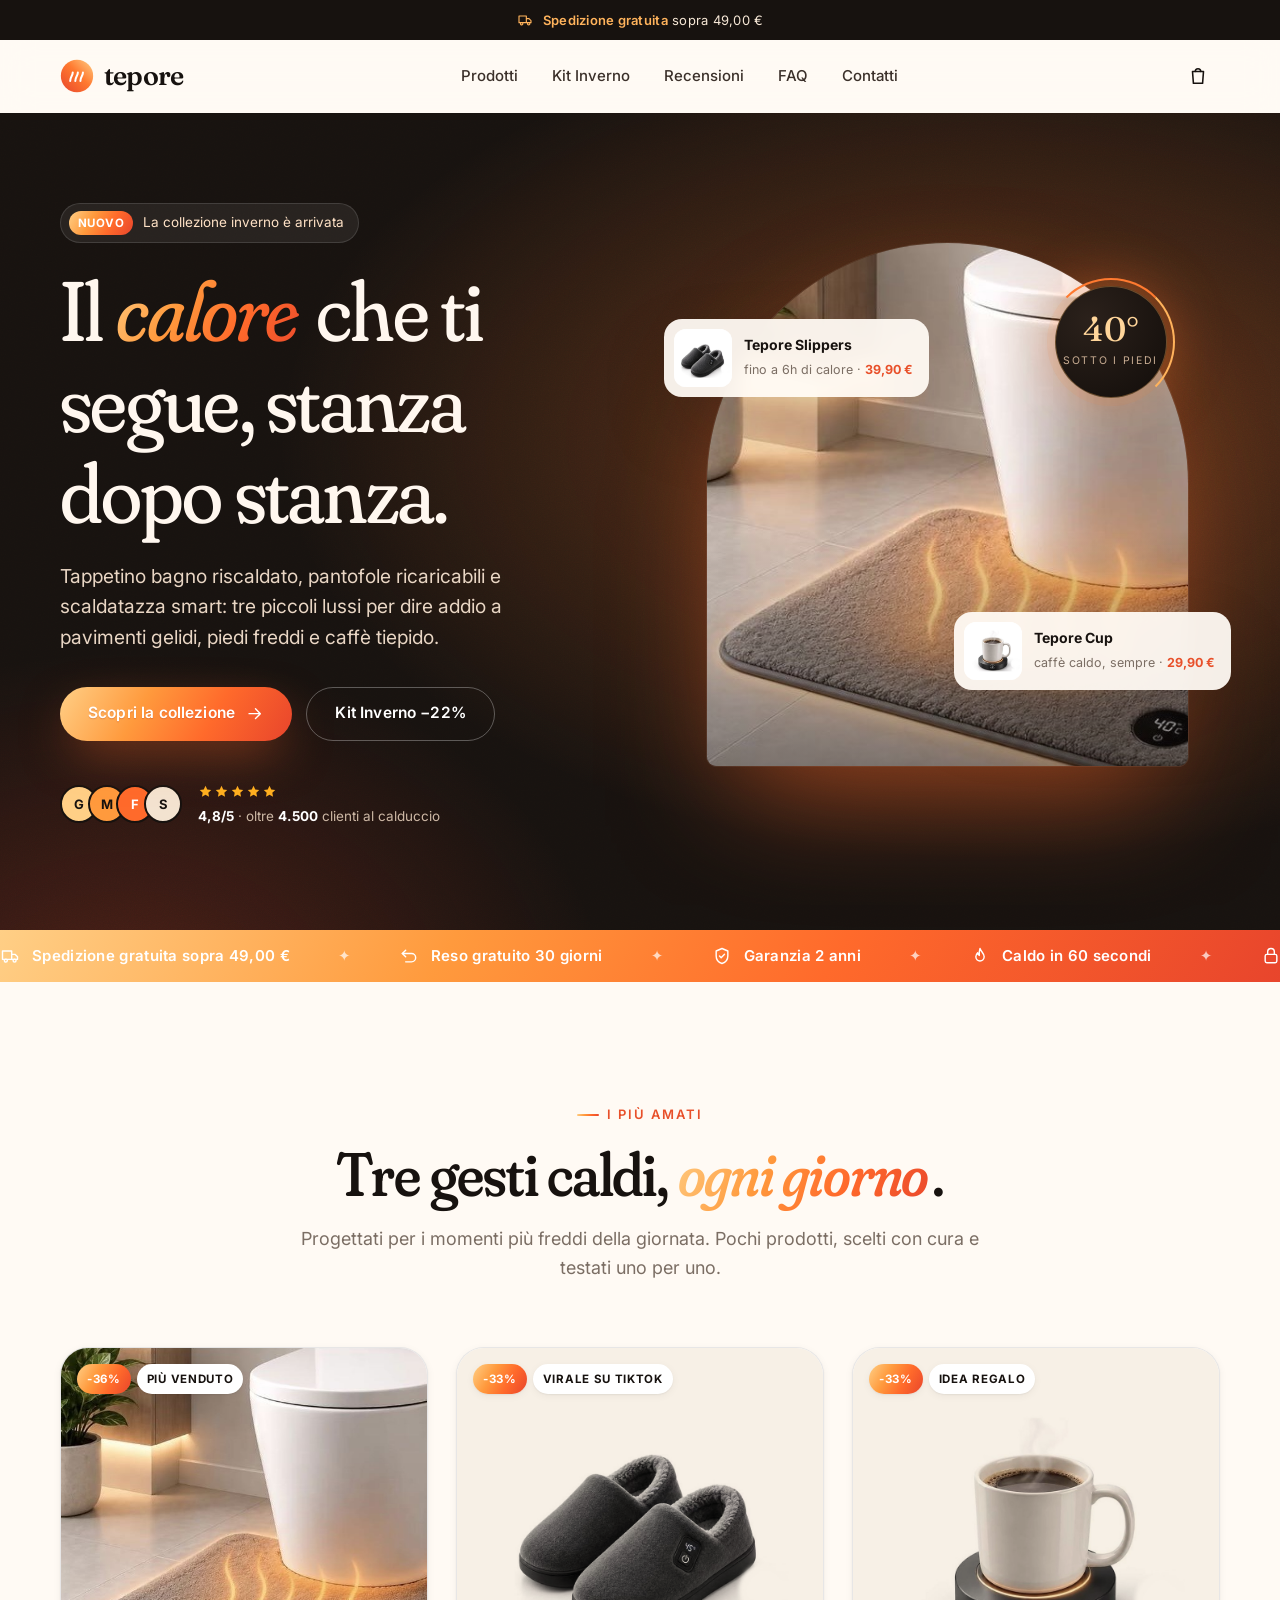
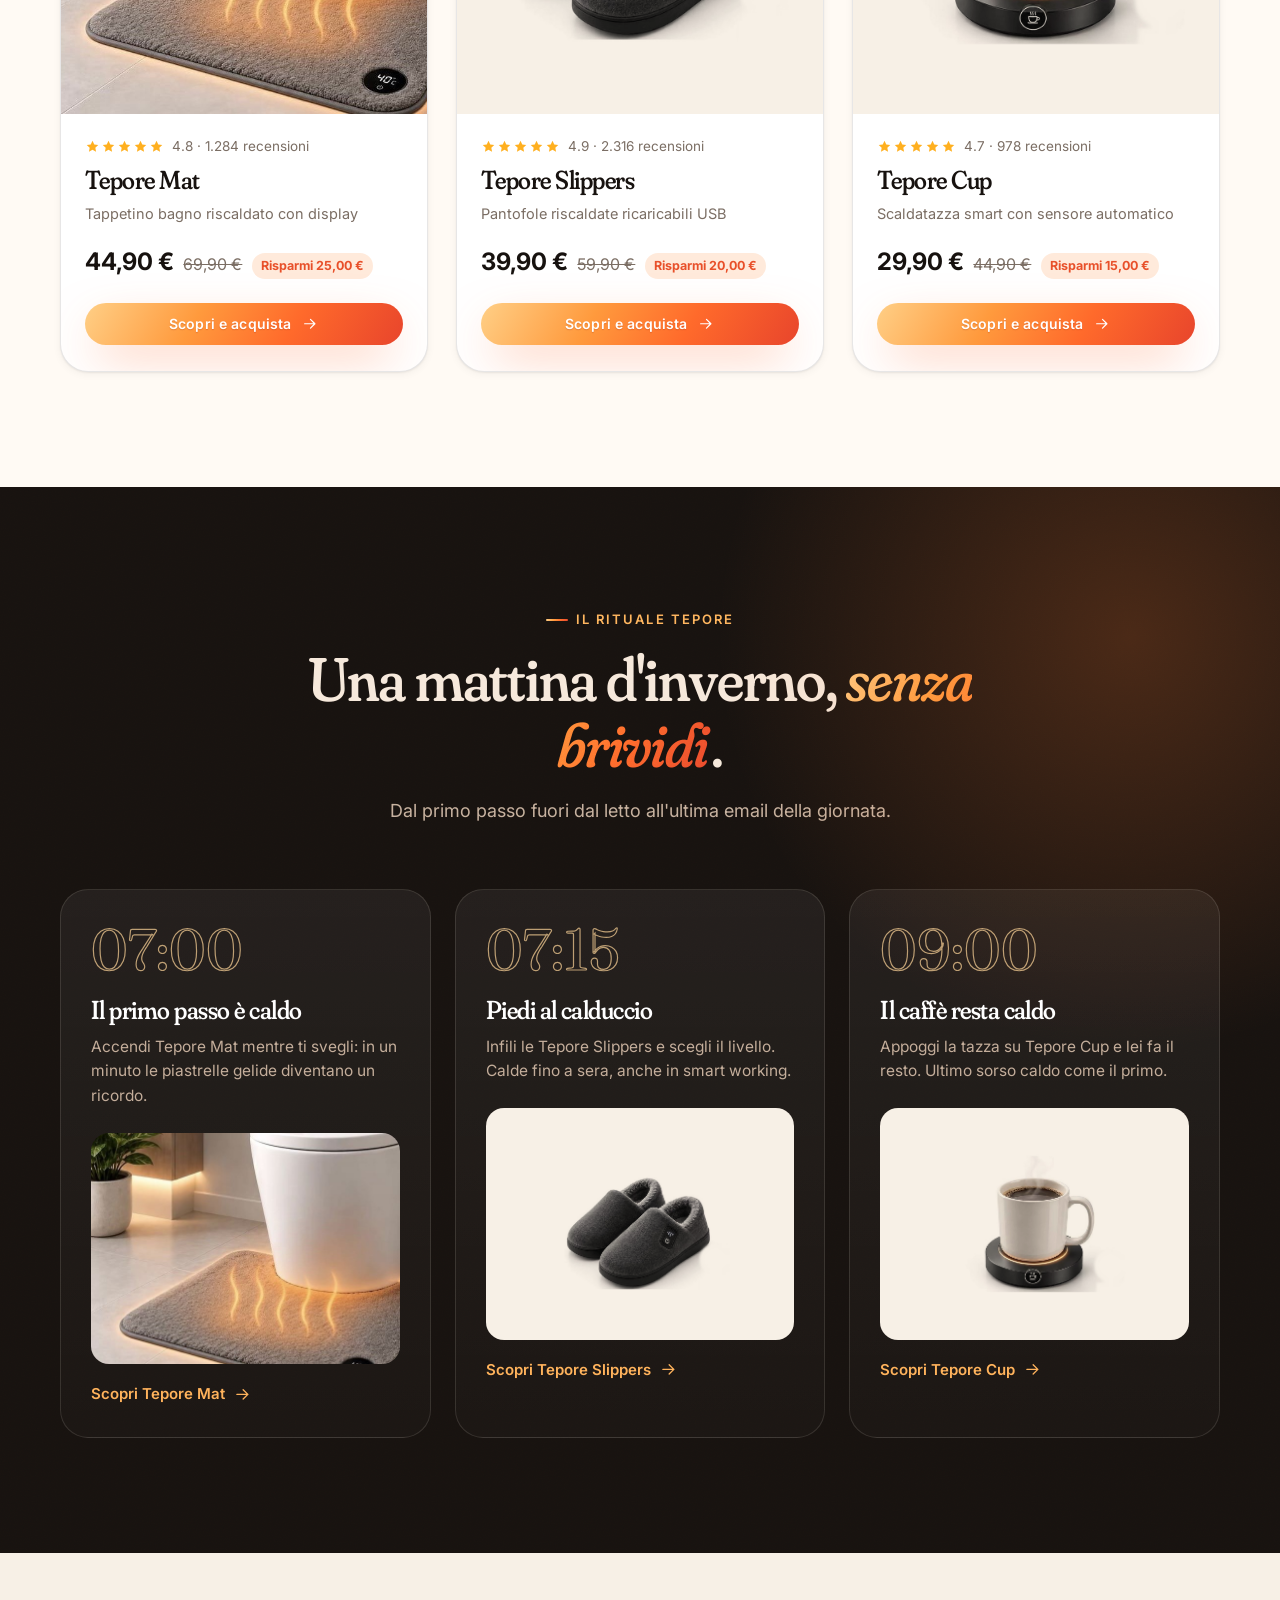
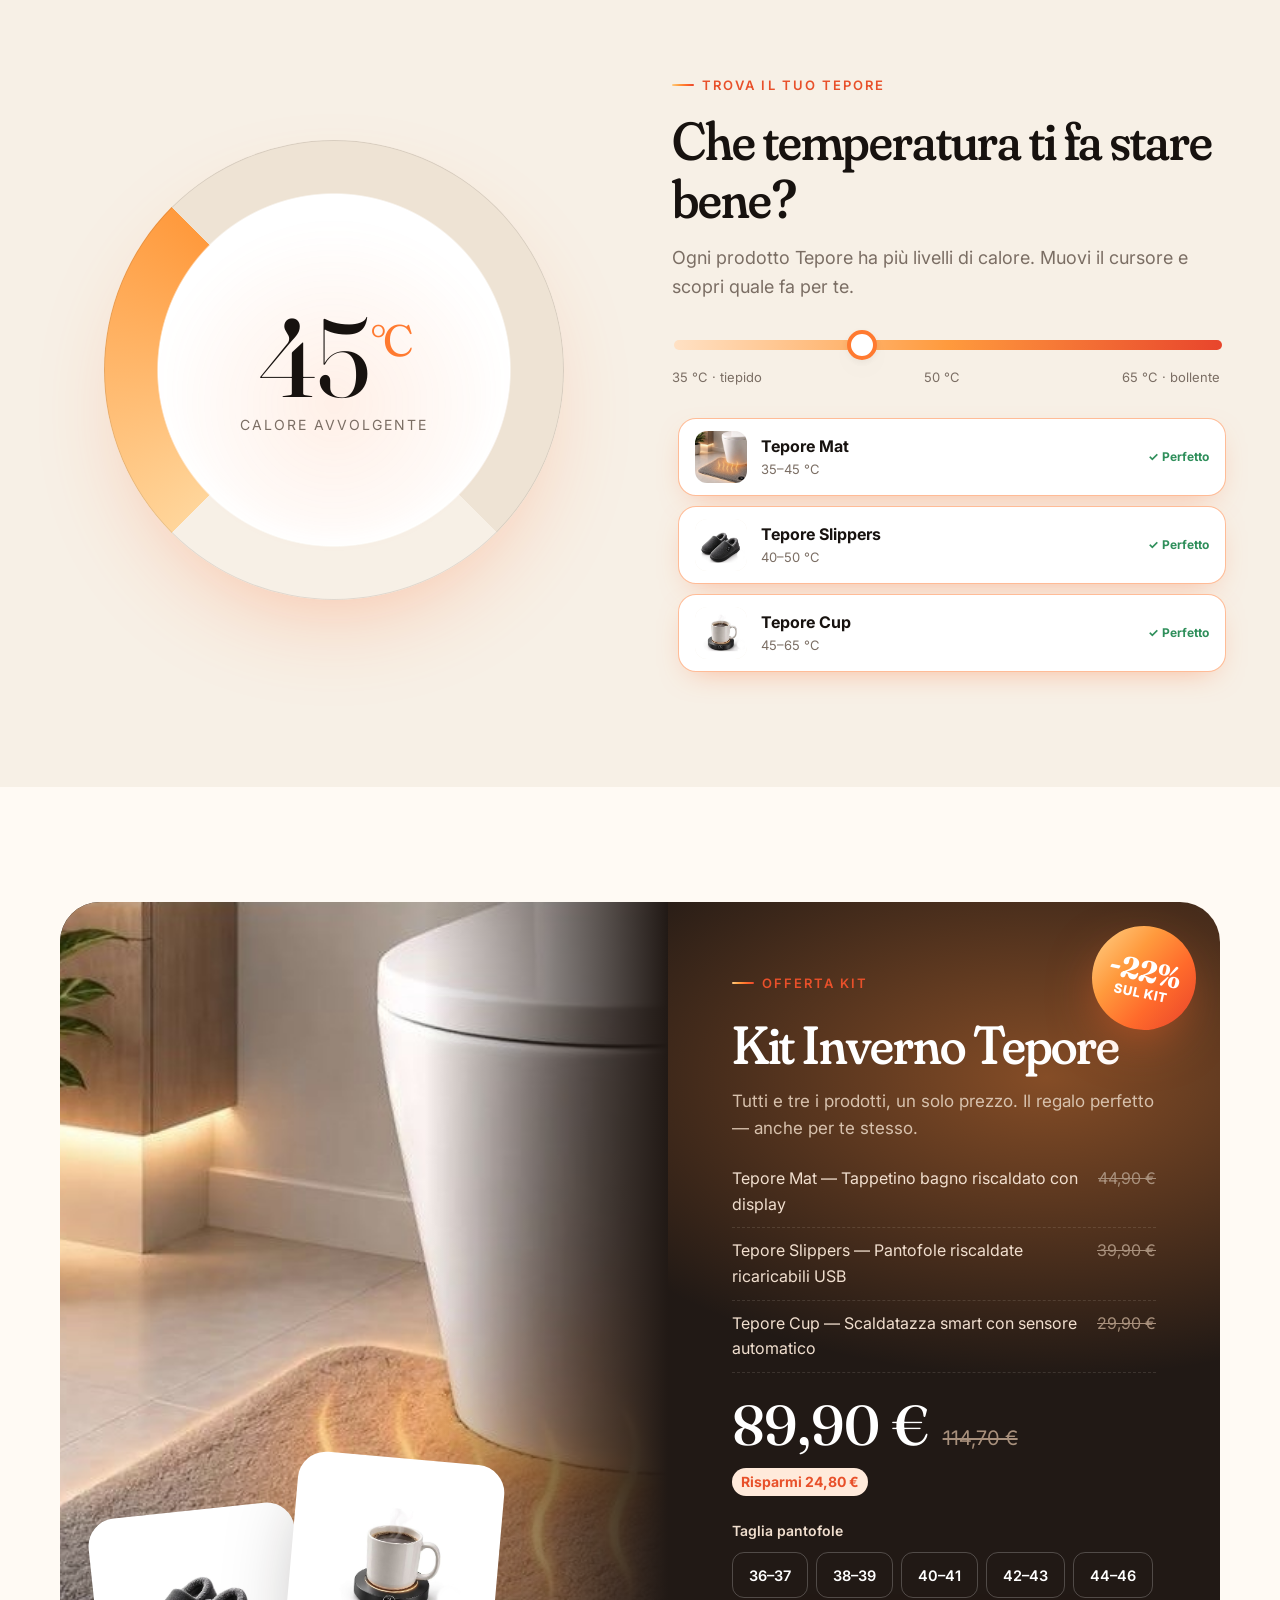
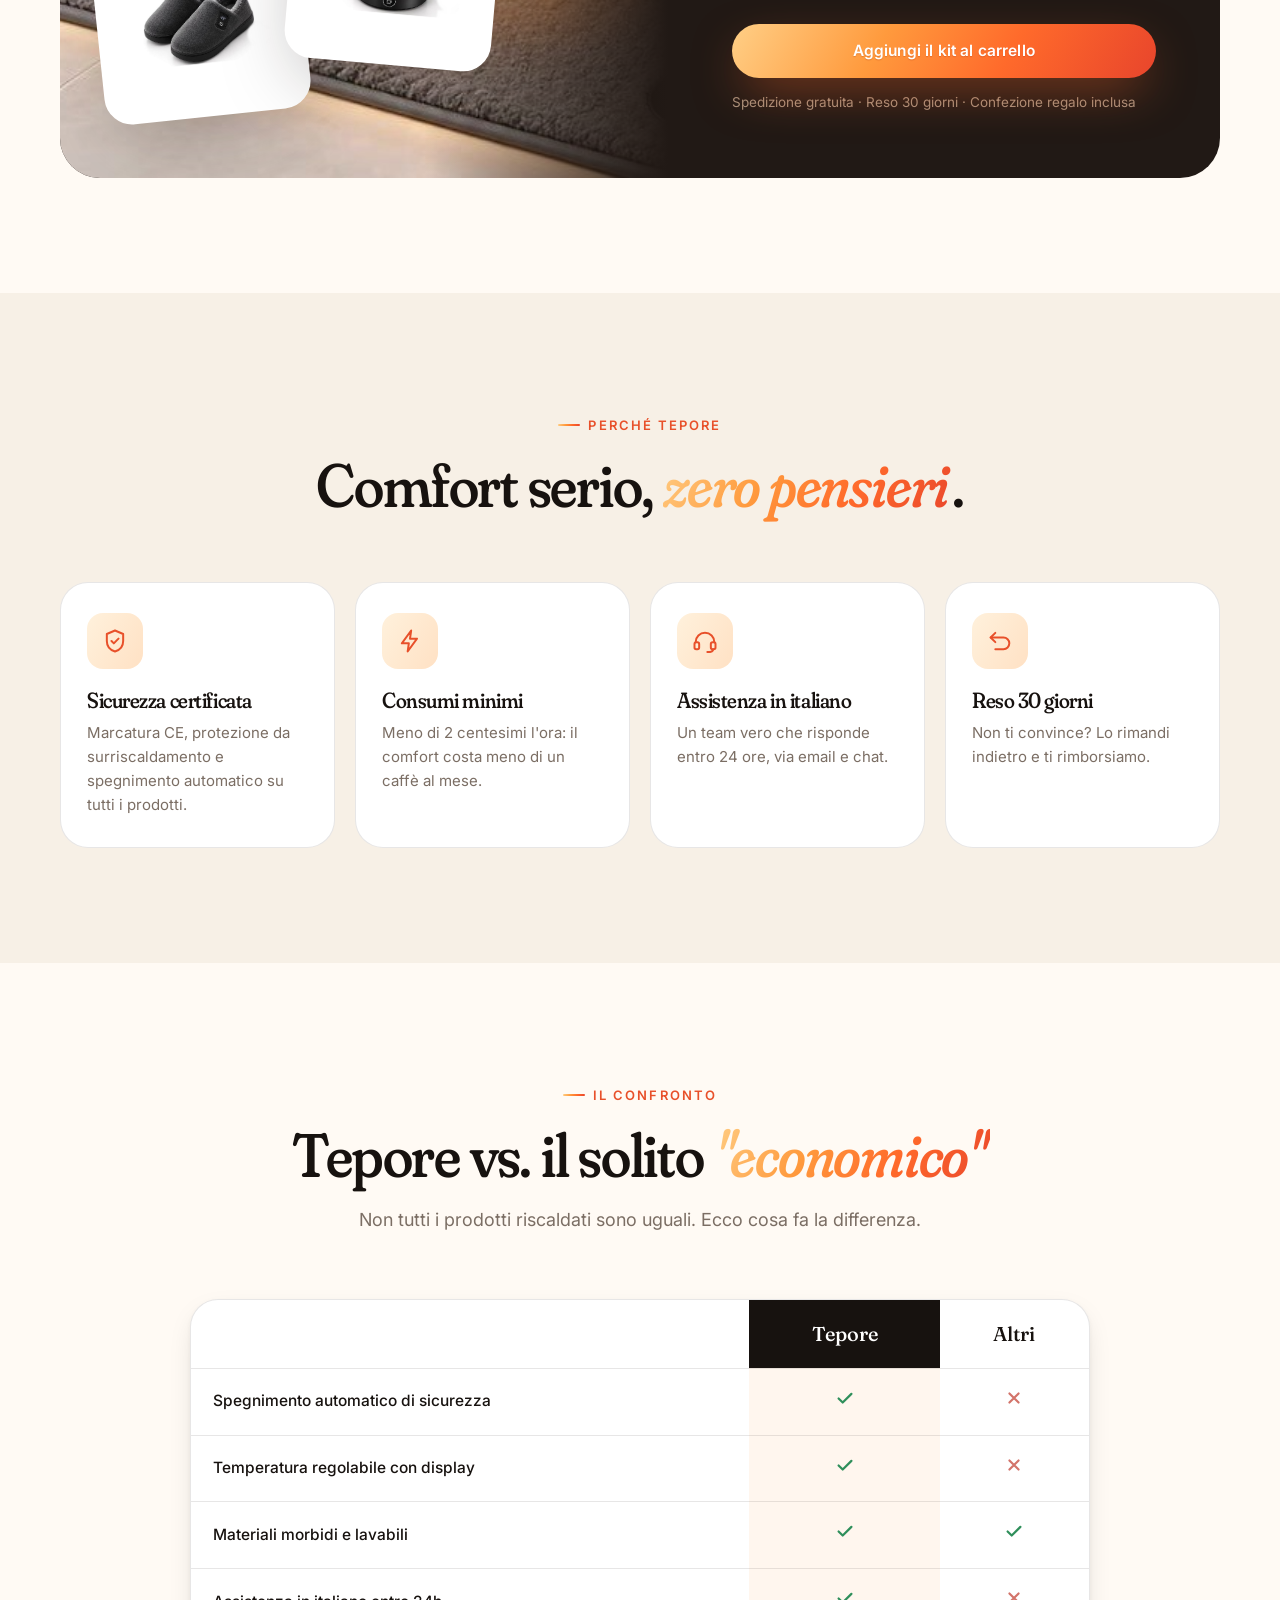
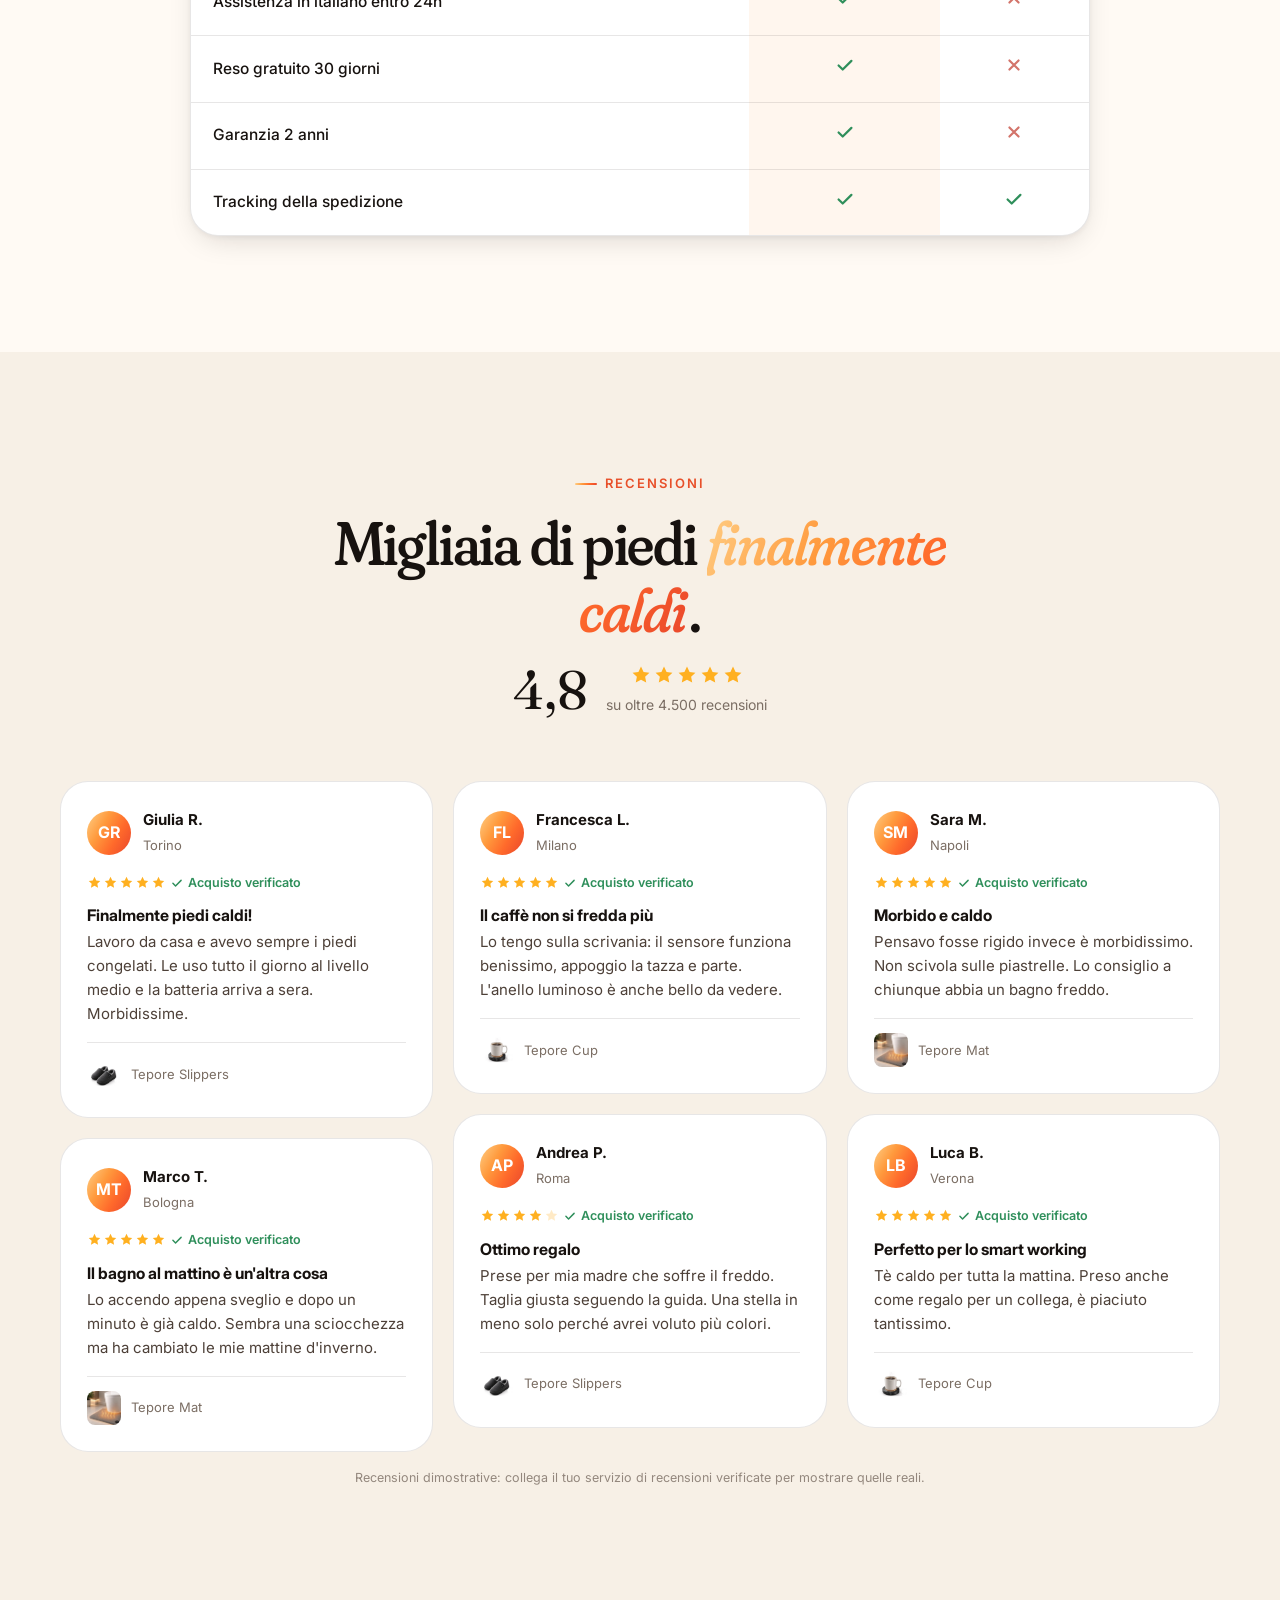
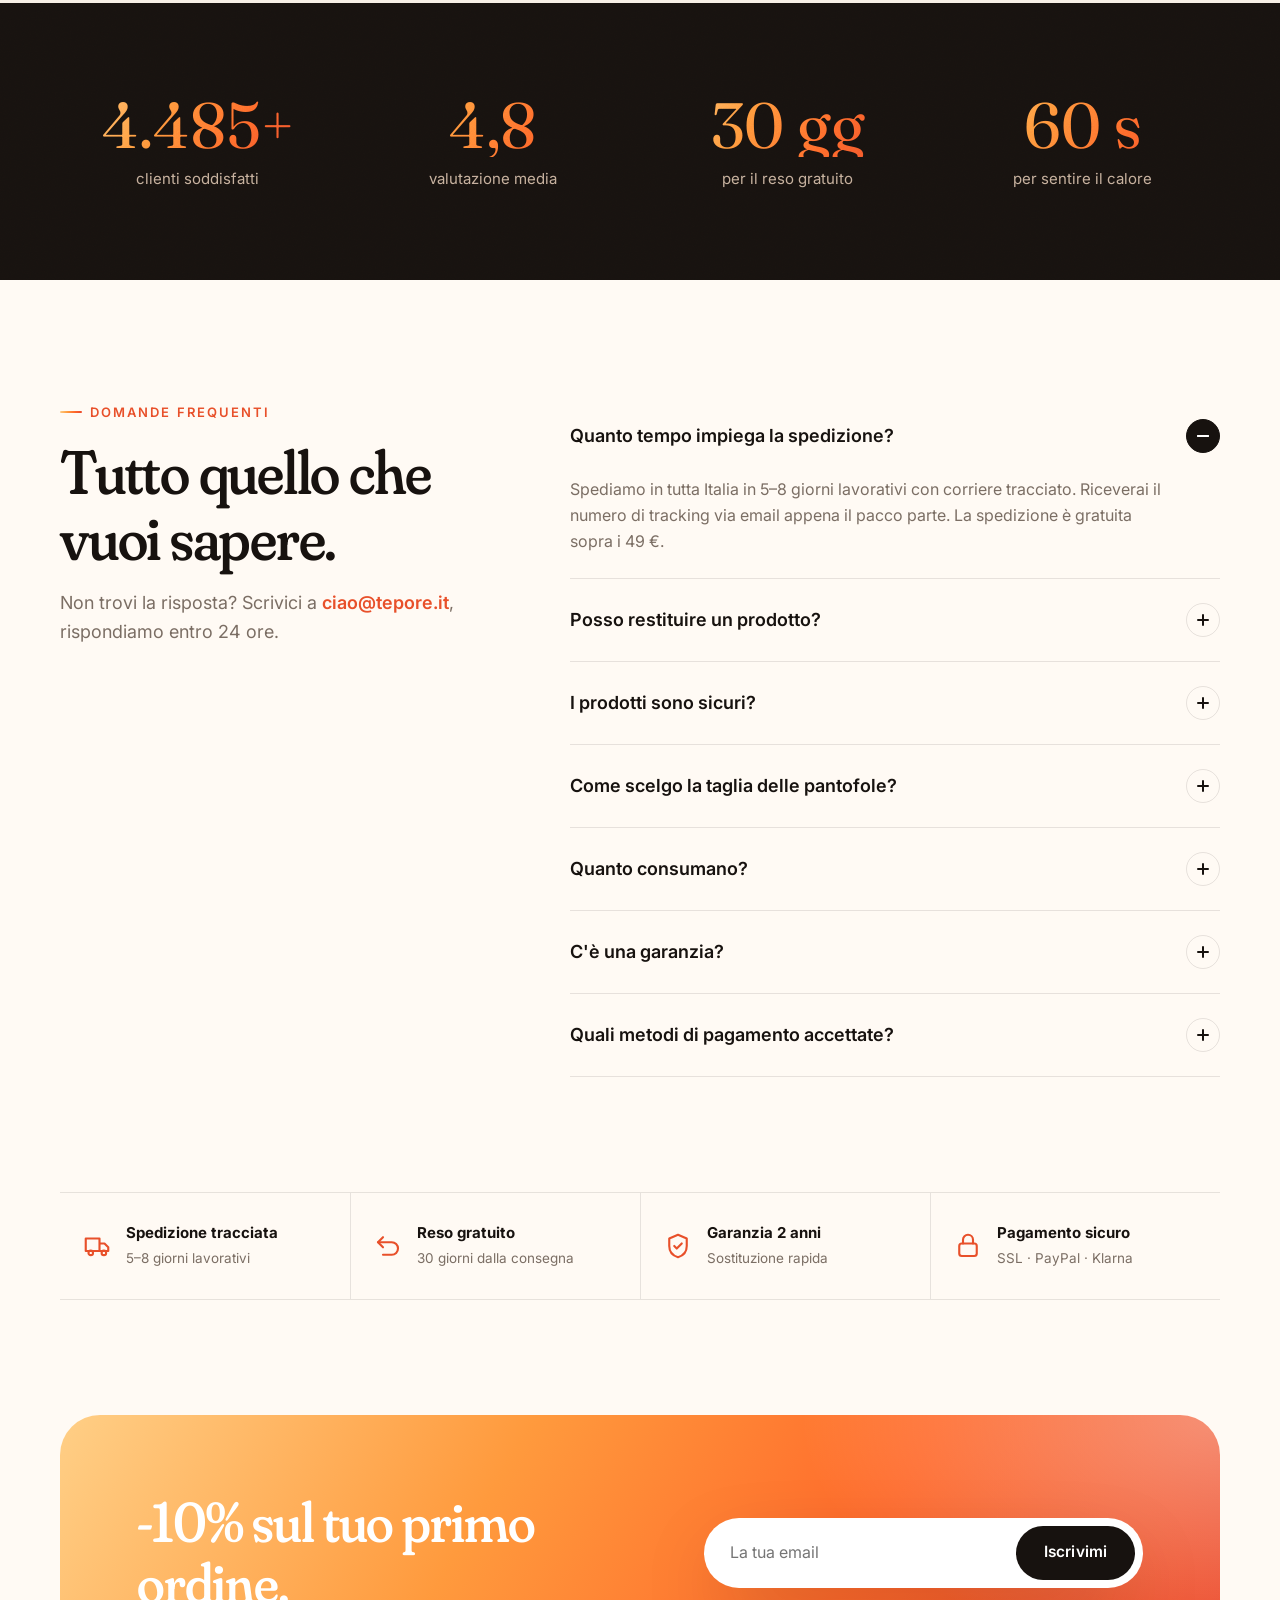
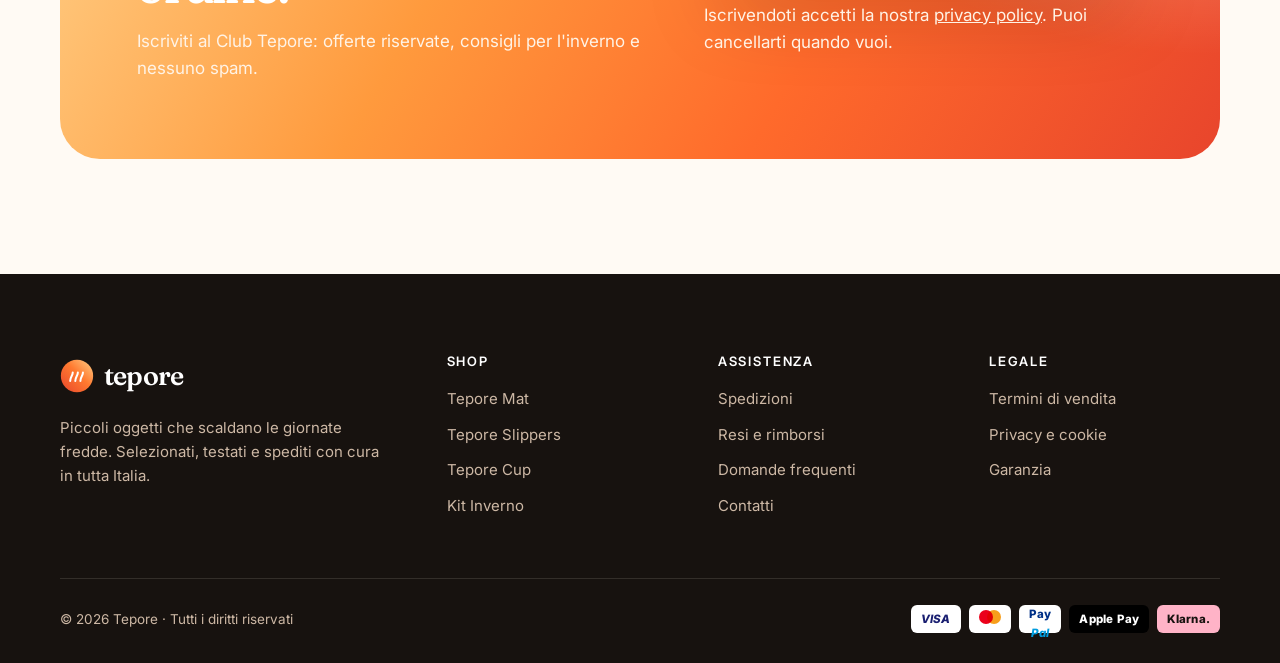
==== index.html @ 497262bf "Crea il negozio Tepore: home, pagina prodotto, checkout e pagine info Sito statico per tre prodotti " ====
<!doctype html>
<html lang="it">
<head>
  <meta charset="utf-8">
  <meta name="viewport" content="width=device-width, initial-scale=1">
  <title>Tepore — Il calore che ti segue, stanza dopo stanza</title>
  <meta name="description" content="Tappetino bagno riscaldato, pantofole riscaldate USB e scaldatazza smart. Spedizione gratuita sopra 49 €, reso 30 giorni, garanzia 2 anni.">
  <meta name="theme-color" content="#17120f">
  <meta property="og:title" content="Tepore — Il calore che ti segue">
  <meta property="og:description" content="Tappetino riscaldato, pantofole riscaldate e scaldatazza smart. Comfort caldo per l'inverno.">
  <meta property="og:image" content="assets/img/mat.jpg">
  <link rel="icon" href="assets/img/favicon.svg" type="image/svg+xml">
  <link rel="preconnect" href="https://fonts.googleapis.com">
  <link rel="preconnect" href="https://fonts.gstatic.com" crossorigin>
  <link href="https://fonts.googleapis.com/css2?family=Fraunces:ital,opsz,wght,SOFT@0,9..144,300..700,0..100;1,9..144,300..700,0..100&family=Inter:wght@400;500;600;700;800&display=swap" rel="stylesheet">
  <link rel="stylesheet" href="assets/css/style.css">
</head>
<body>
  <div data-chrome-top></div>

  <main>
    <!-- HERO -->
    <section class="hero grain">
      <div class="container">
        <div class="hero-copy">
          <span class="hero-eyebrow reveal"><span class="pill">Nuovo</span> La collezione inverno è arrivata</span>
          <h1 class="reveal reveal-d1">Il <span class="grad-text">calore</span> che ti segue, stanza dopo stanza.</h1>
          <p class="hero-lead reveal reveal-d2">Tappetino bagno riscaldato, pantofole ricaricabili e scaldatazza smart: tre piccoli lussi per dire addio a pavimenti gelidi, piedi freddi e caffè tiepido.</p>
          <div class="hero-cta reveal reveal-d3">
            <a href="#prodotti" class="btn btn-primary">Scopri la collezione <svg class="icon" viewBox="0 0 24 24"><path d="M5 12h14M13 6l6 6-6 6"/></svg></a>
            <a href="#kit" class="btn btn-ghost">Kit Inverno −22%</a>
          </div>
          <div class="hero-proof reveal reveal-d3">
            <div class="avatars">
              <span style="background:#ffcf86">G</span><span style="background:#ff9a3d">M</span><span style="background:#ff6a2b;color:#fff">F</span><span style="background:#f3e3d0">S</span>
            </div>
            <div>
              <span class="stars" id="heroStars"></span>
              <small><strong>4,8/5</strong> · oltre <strong>4.500</strong> clienti al calduccio</small>
            </div>
          </div>
        </div>

        <div class="hero-visual reveal reveal-d2">
          <div class="hero-frame"><img src="assets/img/mat.jpg" alt="Tappetino bagno riscaldato Tepore Mat con luce calda" fetchpriority="high"></div>
          <svg class="heatwaves" viewBox="0 0 200 120" aria-hidden="true">
            <defs><linearGradient id="hw" x1="0" y1="1" x2="0" y2="0"><stop offset="0" stop-color="#ff7a30"/><stop offset="1" stop-color="#ffd59a" stop-opacity="0"/></linearGradient></defs>
            <path d="M30 110c-12-18 12-30 0-50s12-32 0-52"/>
            <path d="M75 110c-12-18 12-30 0-50s12-32 0-52"/>
            <path d="M120 110c-12-18 12-30 0-50s12-32 0-52"/>
            <path d="M165 110c-12-18 12-30 0-50s12-32 0-52"/>
          </svg>
          <div class="temp-chip"><div><b>40°</b><small>sotto i piedi</small></div></div>
          <a href="product.html?p=pantofole-riscaldate" class="float-card fc-1">
            <img src="assets/img/slippers.jpg" alt="">
            <div><b>Tepore Slippers</b><small>fino a 6h di calore · <span class="price">39,90 €</span></small></div>
          </a>
          <a href="product.html?p=scaldatazza-smart" class="float-card fc-2">
            <img src="assets/img/mug-warmer.jpg" alt="">
            <div><b>Tepore Cup</b><small>caffè caldo, sempre · <span class="price">29,90 €</span></small></div>
          </a>
        </div>
      </div>
    </section>

    <!-- MARQUEE -->
    <div class="marquee" aria-hidden="true"><div class="marquee-track" id="marquee"></div></div>

    <!-- PRODOTTI -->
    <section class="section" id="prodotti">
      <div class="container">
        <div class="section-head reveal">
          <span class="eyebrow">I più amati</span>
          <h2>Tre gesti caldi, <span class="grad-text">ogni giorno</span>.</h2>
          <p>Progettati per i momenti più freddi della giornata. Pochi prodotti, scelti con cura e testati uno per uno.</p>
        </div>
        <div class="product-grid" id="productGrid"></div>
      </div>
    </section>

    <!-- RITUALE -->
    <section class="section section-dark ritual grain" id="rituale">
      <div class="container">
        <div class="section-head reveal">
          <span class="eyebrow">Il rituale Tepore</span>
          <h2>Una mattina d'inverno, <span class="grad-text">senza brividi</span>.</h2>
          <p>Dal primo passo fuori dal letto all'ultima email della giornata.</p>
        </div>
        <div class="ritual-grid" id="ritualGrid"></div>
      </div>
    </section>

    <!-- TERMOSTATO INTERATTIVO -->
    <section class="section section-cream">
      <div class="container thermo">
        <div class="thermo-dial reveal" id="dial">
          <div class="thermo-readout"><b><span id="tempVal">45</span><sup>°C</sup></b><span id="tempLabel">Calore avvolgente</span></div>
        </div>
        <div class="thermo-controls reveal reveal-d1">
          <span class="eyebrow">Trova il tuo tepore</span>
          <h2>Che temperatura ti fa stare bene?</h2>
          <p>Ogni prodotto Tepore ha più livelli di calore. Muovi il cursore e scopri quale fa per te.</p>
          <input type="range" class="range" id="tempRange" min="35" max="65" value="45" step="1" aria-label="Temperatura">
          <div class="range-labels"><span>35 °C · tiepido</span><span>50 °C</span><span>65 °C · bollente</span></div>
          <ul class="thermo-match" id="thermoMatch"></ul>
        </div>
      </div>
    </section>

    <!-- BUNDLE -->
    <section class="section" id="kit">
      <div class="container">
        <div class="bundle reveal">
          <div class="bundle-visual">
            <img class="b-main" src="assets/img/mat.jpg" alt="Kit Inverno Tepore">
            <img class="b-thumb b-t1" src="assets/img/slippers.jpg" alt="">
            <img class="b-thumb b-t2" src="assets/img/mug-warmer.jpg" alt="">
          </div>
          <div class="bundle-body">
            <div class="bundle-stamp"><div><b id="bundlePct">-22%</b>sul kit</div></div>
            <span class="eyebrow">Offerta Kit</span>
            <h2>Kit Inverno Tepore</h2>
            <p>Tutti e tre i prodotti, un solo prezzo. Il regalo perfetto — anche per te stesso.</p>
            <ul class="bundle-list" id="bundleList"></ul>
            <div class="bundle-price"><b id="bundlePrice"></b><s id="bundleCompare"></s><span class="price-save" id="bundleSave"></span></div>
            <div class="opt-label" style="color:#f1dfcf">Taglia pantofole</div>
            <div class="variants bundle-sizes" id="bundleSizes"></div>
            <button class="btn btn-primary btn-block" id="bundleAdd">Aggiungi il kit al carrello</button>
            <p style="margin-top:14px;font-size:13.5px;color:#a8907c">Spedizione gratuita · Reso 30 giorni · Confezione regalo inclusa</p>
          </div>
        </div>
      </div>
    </section>

    <!-- BENEFICI -->
    <section class="section section-cream">
      <div class="container">
        <div class="section-head reveal">
          <span class="eyebrow">Perché Tepore</span>
          <h2>Comfort serio, <span class="grad-text">zero pensieri</span>.</h2>
        </div>
        <div class="benefits" id="benefits"></div>
      </div>
    </section>

    <!-- CONFRONTO -->
    <section class="section">
      <div class="container">
        <div class="section-head reveal">
          <span class="eyebrow">Il confronto</span>
          <h2>Tepore vs. il solito <span class="grad-text">"economico"</span></h2>
          <p>Non tutti i prodotti riscaldati sono uguali. Ecco cosa fa la differenza.</p>
        </div>
        <div class="compare reveal">
          <table>
            <thead><tr><th></th><th class="us">Tepore</th><th>Altri</th></tr></thead>
            <tbody id="compareBody"></tbody>
          </table>
        </div>
      </div>
    </section>

    <!-- RECENSIONI -->
    <section class="section section-cream" id="recensioni">
      <div class="container">
        <div class="section-head reveal">
          <span class="eyebrow">Recensioni</span>
          <h2>Migliaia di piedi <span class="grad-text">finalmente caldi</span>.</h2>
          <div class="reviews-summary"><span class="big">4,8</span><div><span id="sumStars"></span><div style="color:var(--muted);font-size:14px">su oltre 4.500 recensioni</div></div></div>
        </div>
        <div class="reviews-grid" id="reviewsGrid"></div>
        <p class="sample-note" id="sampleNote" hidden>Recensioni dimostrative: collega il tuo servizio di recensioni verificate per mostrare quelle reali.</p>
      </div>
    </section>

    <!-- NUMERI -->
    <section class="section section-dark grain" style="padding:clamp(60px,7vw,100px) 0">
      <div class="container stats">
        <div class="stat reveal"><b data-count="4500" data-suffix="+">4.500+</b><span>clienti soddisfatti</span></div>
        <div class="stat reveal reveal-d1"><b data-count="4.8">4,8</b><span>valutazione media</span></div>
        <div class="stat reveal reveal-d2"><b data-count="30" data-suffix=" gg">30 gg</b><span>per il reso gratuito</span></div>
        <div class="stat reveal reveal-d3"><b data-count="60" data-suffix=" s">60 s</b><span>per sentire il calore</span></div>
      </div>
    </section>

    <!-- FAQ -->
    <section class="section" id="faq">
      <div class="container faq-wrap">
        <div class="section-head left reveal">
          <span class="eyebrow">Domande frequenti</span>
          <h2>Tutto quello che vuoi sapere.</h2>
          <p>Non trovi la risposta? Scrivici a <a href="mailto:ciao@tepore.it" style="color:var(--ember-deep);font-weight:600">ciao@tepore.it</a>, rispondiamo entro 24 ore.</p>
        </div>
        <div class="reveal reveal-d1" id="faqList"></div>
      </div>
    </section>

    <!-- GARANZIE -->
    <div class="container">
      <div class="trust-strip" id="trustStrip"></div>
    </div>

    <!-- NEWSLETTER -->
    <section class="section" style="padding-bottom:0">
      <div class="container">
        <div class="newsletter reveal" id="newsletter">
          <div>
            <h2>-10% sul tuo primo ordine.</h2>
            <p>Iscriviti al Club Tepore: offerte riservate, consigli per l'inverno e nessuno spam.</p>
          </div>
          <div>
            <form class="nl-form" id="nlForm">
              <input type="email" name="email" placeholder="La tua email" required aria-label="Email">
              <button class="btn btn-dark" type="submit">Iscrivimi</button>
            </form>
            <p class="nl-legal">Iscrivendoti accetti la nostra <a href="info.html#privacy" style="text-decoration:underline">privacy policy</a>. Puoi cancellarti quando vuoi.</p>
            <div class="nl-success">Benvenuto nel Club! Il tuo codice: <code>BENVENUTO</code> — usalo nel carrello.</div>
          </div>
        </div>
      </div>
    </section>
  </main>

  <div data-chrome-bottom></div>

  <script src="assets/js/data.js"></script>
  <script src="assets/js/app.js"></script>
  <script src="assets/js/home.js"></script>
</body>
</html>
---- assets/css/style.css ----
/* ==========================================================================
   TEPORE — design system
   ========================================================================== */

:root {
  --ink: #17120f;
  --ink-2: #211915;
  --ink-3: #2d231d;
  --paper: #fffaf4;
  --cream: #f7f0e6;
  --sand: #eee3d4;
  --muted: #7b6e64;
  --muted-light: #b7a99c;
  --line: rgba(23, 18, 15, 0.1);
  --line-light: rgba(255, 240, 225, 0.12);
  --ember: #ff7a30;
  --ember-deep: #e8502a;
  --amber: #ffb35c;
  --gold: #ffd59a;
  --green: #2f8f5b;
  --star: #ffb020;
  --heat: linear-gradient(120deg, #ffcf86 0%, #ff9a3d 35%, #ff6a2b 65%, #e8452c 100%);
  --heat-soft: linear-gradient(120deg, #fff1dc, #ffe1c4);

  --font-display: "Fraunces", "Georgia", serif;
  --font-body: "Inter", system-ui, -apple-system, "Segoe UI", sans-serif;

  --r-sm: 10px;
  --r: 18px;
  --r-lg: 28px;
  --r-xl: 40px;
  --shadow-sm: 0 1px 2px rgba(23, 18, 15, 0.06), 0 2px 8px rgba(23, 18, 15, 0.05);
  --shadow: 0 10px 30px -10px rgba(23, 18, 15, 0.18), 0 2px 6px rgba(23, 18, 15, 0.05);
  --shadow-lg: 0 30px 80px -20px rgba(23, 18, 15, 0.35);
  --shadow-glow: 0 18px 50px -12px rgba(255, 106, 43, 0.55);
  --container: 1240px;
  --gutter: clamp(16px, 4vw, 40px);
  --ease: cubic-bezier(0.22, 1, 0.36, 1);
}

*,
*::before,
*::after { box-sizing: border-box; }

html { scroll-behavior: smooth; -webkit-text-size-adjust: 100%; }

body {
  margin: 0;
  font-family: var(--font-body);
  font-size: 16px;
  line-height: 1.6;
  color: var(--ink);
  background: var(--paper);
  -webkit-font-smoothing: antialiased;
  overflow-x: hidden;
}

img { max-width: 100%; display: block; }
a { color: inherit; text-decoration: none; }
button { font: inherit; color: inherit; cursor: pointer; border: 0; background: none; }
input, select, textarea { font: inherit; color: inherit; }
h1, h2, h3, h4 { margin: 0; font-family: var(--font-display); font-weight: 500; line-height: 1.08; letter-spacing: -0.02em; font-variation-settings: "SOFT" 100, "opsz" 144; }
p { margin: 0; }
ul { margin: 0; padding: 0; list-style: none; }
::selection { background: var(--ember); color: #fff; }

.container { width: 100%; max-width: var(--container); margin: 0 auto; padding: 0 var(--gutter); }
.sr-only { position: absolute; width: 1px; height: 1px; overflow: hidden; clip: rect(0 0 0 0); white-space: nowrap; }

.icon { width: 1.25em; height: 1.25em; flex-shrink: 0; stroke: currentColor; fill: none; stroke-width: 1.7; stroke-linecap: round; stroke-linejoin: round; }

.grad-text {
  background: var(--heat);
  -webkit-background-clip: text;
  background-clip: text;
  color: transparent;
  font-style: italic;
  padding-right: 0.1em;
  margin-right: -0.04em;
}

/* ---------- Buttons ---------- */
.btn {
  --bh: 54px;
  display: inline-flex; align-items: center; justify-content: center; gap: 10px;
  height: var(--bh); padding: 0 28px;
  border-radius: 999px;
  font-weight: 600; font-size: 15.5px; letter-spacing: 0.01em;
  transition: transform 0.35s var(--ease), box-shadow 0.35s var(--ease), background 0.25s, color 0.25s;
  white-space: nowrap;
  position: relative; isolation: isolate; overflow: hidden;
}
.btn:active { transform: scale(0.98); }
.btn-primary { background: var(--heat); color: #fff; box-shadow: var(--shadow-glow); text-shadow: 0 1px 1px rgba(150, 40, 10, 0.25); }
.btn-primary::after {
  content: ""; position: absolute; inset: 0; z-index: -1;
  background: linear-gradient(110deg, transparent 30%, rgba(255, 255, 255, 0.45) 50%, transparent 70%);
  transform: translateX(-120%); transition: transform 0.9s var(--ease);
}
.btn-primary:hover { transform: translateY(-2px); box-shadow: 0 24px 60px -12px rgba(255, 106, 43, 0.7); }
.btn-primary:hover::after { transform: translateX(120%); }
.btn-dark { background: var(--ink); color: #fff; }
.btn-dark:hover { background: var(--ink-3); transform: translateY(-2px); }
.btn-ghost { border: 1.5px solid currentColor; }
.btn-ghost:hover { background: var(--ink); color: #fff; border-color: var(--ink); }
.btn-light { background: #fff; color: var(--ink); }
.btn-light:hover { transform: translateY(-2px); box-shadow: var(--shadow); }
.btn-block { width: 100%; }
.btn-sm { --bh: 42px; padding: 0 18px; font-size: 14px; }

/* ---------- Announcement bar ---------- */
.announce {
  background: var(--ink); color: #f6e7d6;
  font-size: 13px; letter-spacing: 0.02em;
  position: relative; z-index: 60;
}
.announce .container { display: flex; align-items: center; justify-content: center; gap: 18px; min-height: 40px; }
.announce-rotator { position: relative; height: 20px; overflow: hidden; flex: 0 1 auto; text-align: center; }
.announce-rotator span { display: block; height: 20px; line-height: 20px; transition: transform 0.6s var(--ease); white-space: nowrap; }
.announce strong { color: var(--amber); font-weight: 600; }
.countdown { display: inline-flex; gap: 4px; align-items: center; font-variant-numeric: tabular-nums; }
.countdown b { background: rgba(255, 179, 92, 0.14); color: var(--amber); padding: 2px 6px; border-radius: 6px; font-weight: 600; min-width: 28px; text-align: center; }
.countdown i { font-style: normal; opacity: 0.5; }
@media (max-width: 720px) { .announce .countdown-wrap { display: none; } }

/* ---------- Header ---------- */
.header {
  position: sticky; top: 0; z-index: 50;
  background: rgba(255, 250, 244, 0.82);
  backdrop-filter: saturate(1.6) blur(16px);
  -webkit-backdrop-filter: saturate(1.6) blur(16px);
  border-bottom: 1px solid transparent;
  transition: border-color 0.3s, background 0.3s;
}
.header.scrolled { border-color: var(--line); }
.header .container { display: flex; align-items: center; justify-content: space-between; height: 72px; gap: 20px; }
.logo { display: inline-flex; align-items: center; gap: 10px; font-family: var(--font-display); font-size: 27px; font-weight: 600; letter-spacing: -0.03em; }
.logo-mark { width: 34px; height: 34px; }
.nav { display: flex; gap: 34px; font-size: 15px; font-weight: 500; }
.nav a { position: relative; padding: 6px 0; color: #3b302a; transition: color 0.2s; }
.nav a::after { content: ""; position: absolute; left: 0; right: 0; bottom: 0; height: 2px; background: var(--heat); border-radius: 2px; transform: scaleX(0); transform-origin: left; transition: transform 0.35s var(--ease); }
.nav a:hover { color: var(--ink); }
.nav a:hover::after { transform: scaleX(1); }
.header-actions { display: flex; align-items: center; gap: 6px; }
.icon-btn { width: 44px; height: 44px; border-radius: 50%; display: inline-grid; place-items: center; position: relative; transition: background 0.2s; }
.icon-btn:hover { background: rgba(23, 18, 15, 0.06); }
.icon-btn .icon { width: 22px; height: 22px; }
.cart-count {
  position: absolute; top: 4px; right: 2px; min-width: 19px; height: 19px; padding: 0 5px;
  border-radius: 999px; background: var(--ember); color: #fff; font-size: 11px; font-weight: 700;
  display: grid; place-items: center; transform: scale(0); transition: transform 0.35s var(--ease);
}
.cart-count.has { transform: scale(1); }
.cart-count.bump { animation: bump 0.5s var(--ease); }
@keyframes bump { 40% { transform: scale(1.45); } }
.menu-toggle { display: none; }
@media (max-width: 900px) {
  .nav { display: none; }
  .menu-toggle { display: inline-grid; }
}

.mobile-menu {
  position: fixed; inset: 0; z-index: 90; background: var(--ink); color: #fff;
  padding: 24px var(--gutter); display: flex; flex-direction: column; gap: 6px;
  transform: translateY(-100%); transition: transform 0.6s var(--ease);
}
.mobile-menu.open { transform: none; }
.mobile-menu .mm-top { display: flex; justify-content: space-between; align-items: center; margin-bottom: 30px; }
.mobile-menu .icon-btn:hover { background: rgba(255, 255, 255, 0.08); }
.mobile-menu a.mm-link { font-family: var(--font-display); font-size: 40px; padding: 8px 0; border-bottom: 1px solid var(--line-light); }
.mobile-menu .mm-foot { margin-top: auto; color: var(--muted-light); font-size: 14px; }

/* ---------- Hero ---------- */
.hero {
  position: relative; overflow: hidden;
  background: radial-gradient(1200px 700px at 78% 40%, rgba(255, 122, 48, 0.35), transparent 60%),
              radial-gradient(800px 600px at 10% 110%, rgba(232, 69, 44, 0.25), transparent 60%),
              var(--ink);
  color: #fff7ef;
  padding: clamp(48px, 7vw, 96px) 0 clamp(64px, 8vw, 120px);
}
.grain::before {
  content: ""; position: absolute; inset: 0; pointer-events: none; z-index: 0; opacity: 0.18; mix-blend-mode: overlay;
  background-image: url("data:image/svg+xml,%3Csvg xmlns='http://www.w3.org/2000/svg' width='200' height='200'%3E%3Cfilter id='n'%3E%3CfeTurbulence type='fractalNoise' baseFrequency='.85' numOctaves='3' stitchTiles='stitch'/%3E%3C/filter%3E%3Crect width='100%25' height='100%25' filter='url(%23n)'/%3E%3C/svg%3E");
}
.hero .container { position: relative; z-index: 1; display: grid; grid-template-columns: 1.05fr 1fr; gap: clamp(32px, 5vw, 72px); align-items: center; }
.hero-eyebrow {
  display: inline-flex; align-items: center; gap: 10px;
  padding: 7px 14px 7px 8px; border-radius: 999px;
  background: rgba(255, 255, 255, 0.07); border: 1px solid rgba(255, 255, 255, 0.12);
  font-size: 13.5px; color: #ffe2c6;
}
.hero-eyebrow .pill { background: var(--heat); color: #fff; font-weight: 700; padding: 3px 9px; border-radius: 999px; font-size: 11.5px; letter-spacing: 0.04em; text-transform: uppercase; }
.hero h1 { font-size: clamp(44px, 6.6vw, 92px); margin: 22px 0 22px; font-weight: 400; }
.hero-lead { font-size: clamp(17px, 1.5vw, 19.5px); color: #e9d6c4; max-width: 520px; line-height: 1.6; }
.hero-cta { display: flex; flex-wrap: wrap; gap: 14px; margin-top: 34px; }
.hero-cta .btn-ghost { color: #fff; border-color: rgba(255, 255, 255, 0.3); }
.hero-cta .btn-ghost:hover { background: #fff; color: var(--ink); border-color: #fff; }
.hero-proof { display: flex; align-items: center; gap: 16px; margin-top: 40px; flex-wrap: wrap; }
.avatars { display: flex; }
.avatars span {
  width: 38px; height: 38px; border-radius: 50%; border: 2px solid var(--ink); margin-left: -10px;
  display: grid; place-items: center; font-size: 13px; font-weight: 700; color: var(--ink);
}
.avatars span:first-child { margin-left: 0; }
.hero-proof .stars { color: var(--star); }
.hero-proof small { display: block; color: #cdb8a5; font-size: 13.5px; }
.hero-proof strong { color: #fff; }

.hero-visual { position: relative; aspect-ratio: 1 / 1.02; }
.hero-frame {
  position: absolute; inset: 0 6% 4% 4%;
  border-radius: 999px 999px var(--r-xl) var(--r-xl);
  overflow: hidden;
  box-shadow: 0 50px 120px -30px rgba(255, 106, 43, 0.55), 0 0 0 1px rgba(255, 255, 255, 0.08);
}
.hero-frame img { width: 100%; height: 100%; object-fit: cover; object-position: 40% 60%; transform: scale(1.04); animation: slowzoom 18s ease-in-out infinite alternate; }
@keyframes slowzoom { to { transform: scale(1.12) translate(-1%, -1%); } }
.hero-frame::after { content: ""; position: absolute; inset: 0; background: linear-gradient(180deg, transparent 55%, rgba(23, 18, 15, 0.45)); }
.float-card {
  position: absolute; z-index: 2;
  background: rgba(255, 250, 244, 0.95); color: var(--ink);
  border-radius: var(--r); box-shadow: var(--shadow-lg);
  display: flex; align-items: center; gap: 12px; padding: 10px 16px 10px 10px;
  animation: floaty 6s ease-in-out infinite;
  backdrop-filter: blur(8px);
}
.float-card img { width: 58px; height: 58px; border-radius: 12px; object-fit: contain; background: #fff; }
.float-card b { display: block; font-size: 14px; }
.float-card small { color: var(--muted); font-size: 12.5px; }
.float-card .price { color: var(--ember-deep); font-weight: 700; }
.fc-1 { left: -4%; top: 14%; }
.fc-2 { right: -2%; bottom: 18%; animation-delay: -3s; }
.temp-chip {
  position: absolute; z-index: 2; right: 10%; top: 8%;
  width: 112px; height: 112px; border-radius: 50%;
  background: radial-gradient(circle at 30% 30%, #2b211b, #120d0a);
  border: 1px solid rgba(255, 179, 92, 0.35);
  display: grid; place-items: center; text-align: center;
  box-shadow: 0 0 0 8px rgba(255, 122, 48, 0.08), 0 0 60px rgba(255, 122, 48, 0.45);
  animation: floaty 7s ease-in-out infinite -1.5s;
}
.temp-chip b { font-family: var(--font-display); font-size: 34px; font-weight: 500; color: var(--gold); display: block; line-height: 1; }
.temp-chip small { font-size: 10.5px; letter-spacing: 0.16em; text-transform: uppercase; color: #c9ad93; }
.temp-chip::before { content: ""; position: absolute; inset: -9px; border-radius: 50%; border: 2px solid transparent; border-top-color: var(--ember); border-right-color: var(--amber); animation: spin 4s linear infinite; }
@keyframes spin { to { transform: rotate(360deg); } }
@keyframes floaty { 50% { transform: translateY(-12px); } }

.heatwaves { position: absolute; left: 34%; bottom: 20%; width: 34%; z-index: 1; pointer-events: none; }
.heatwaves path { stroke: url(#hw); stroke-width: 3; fill: none; stroke-linecap: round; opacity: 0; animation: rise 3.2s ease-in-out infinite; filter: drop-shadow(0 0 6px rgba(255, 140, 60, 0.9)); }
.heatwaves path:nth-child(2) { animation-delay: 0.6s; }
.heatwaves path:nth-child(3) { animation-delay: 1.2s; }
.heatwaves path:nth-child(4) { animation-delay: 1.8s; }
@keyframes rise { 0% { opacity: 0; transform: translateY(20px); } 30% { opacity: 1; } 100% { opacity: 0; transform: translateY(-40px); } }

@media (max-width: 960px) {
  .hero .container { grid-template-columns: 1fr; }
  .hero-visual { max-width: 520px; width: 100%; margin: 10px auto 0; }
}
@media (max-width: 520px) {
  .fc-1 { left: -2%; top: 6%; }
  .float-card img { width: 46px; height: 46px; }
  .float-card { padding: 8px 12px 8px 8px; }
  .temp-chip { width: 88px; height: 88px; }
  .temp-chip b { font-size: 26px; }
  .hero-cta .btn { flex: 1 1 100%; }
}

/* ---------- Marquee ---------- */
.marquee { background: var(--heat); color: #fff; overflow: hidden; padding: 14px 0; position: relative; z-index: 2; }
.marquee-track { display: flex; gap: 48px; width: max-content; animation: marquee 32s linear infinite; }
.marquee-item { display: inline-flex; align-items: center; gap: 12px; font-weight: 600; font-size: 15px; letter-spacing: 0.02em; white-space: nowrap; }
.marquee-item .icon { width: 20px; height: 20px; }
.marquee-item::after { content: "✦"; margin-left: 36px; opacity: 0.7; }
@keyframes marquee { to { transform: translateX(-50%); } }

/* ---------- Sections ---------- */
.section { padding: clamp(72px, 9vw, 130px) 0; position: relative; }
.section-cream { background: var(--cream); }
.section-dark { background: var(--ink); color: #f6e8da; }
.section-head { text-align: center; max-width: 720px; margin: 0 auto clamp(40px, 5vw, 64px); }
.section-head.left { text-align: left; margin-left: 0; }
.eyebrow { display: inline-flex; align-items: center; gap: 8px; font-size: 13px; font-weight: 600; letter-spacing: 0.16em; text-transform: uppercase; color: var(--ember-deep); margin-bottom: 16px; }
.eyebrow::before { content: ""; width: 22px; height: 2px; background: var(--heat); border-radius: 2px; }
.section-dark .eyebrow { color: var(--amber); }
.section-head h2 { font-size: clamp(36px, 4.8vw, 62px); }
.section-head p { margin-top: 18px; font-size: 18px; color: var(--muted); }
.section-dark .section-head p { color: #c4ae9b; }

/* ---------- Product cards ---------- */
.product-grid { display: grid; grid-template-columns: repeat(3, 1fr); gap: clamp(16px, 2.2vw, 28px); }
@media (max-width: 980px) { .product-grid { grid-template-columns: repeat(2, 1fr); } }
@media (max-width: 640px) { .product-grid { grid-template-columns: 1fr; } }

.card {
  position: relative; background: #fff; border-radius: var(--r-lg); overflow: hidden;
  box-shadow: var(--shadow-sm); border: 1px solid var(--line);
  display: flex; flex-direction: column;
  transition: transform 0.5s var(--ease), box-shadow 0.5s var(--ease);
}
.card:hover { transform: translateY(-6px); box-shadow: var(--shadow-lg); }
.card-media { position: relative; aspect-ratio: 1 / 1; background: var(--cream); overflow: hidden; display: block; }
.card-media img { width: 100%; height: 100%; object-fit: cover; transition: transform 0.9s var(--ease); }
.card-media img.fit-contain { object-fit: contain; mix-blend-mode: multiply; padding: 6%; }
.card:hover .card-media img { transform: scale(1.06); }
.card-media::after { content: ""; position: absolute; inset: auto 0 0 0; height: 40%; background: radial-gradient(60% 80% at 50% 120%, rgba(255, 122, 48, 0.28), transparent 70%); opacity: 0; transition: opacity 0.6s; pointer-events: none; }
.card:hover .card-media::after { opacity: 1; }
.badges { position: absolute; top: 16px; left: 16px; display: flex; gap: 6px; flex-wrap: wrap; z-index: 2; }
.badge { font-size: 11.5px; font-weight: 700; letter-spacing: 0.06em; text-transform: uppercase; padding: 6px 10px; border-radius: 999px; background: #fff; color: var(--ink); box-shadow: var(--shadow-sm); }
.badge-hot { background: var(--heat); color: #fff; }
.badge-dark { background: var(--ink); color: #fff; }
.card-quick {
  position: absolute; left: 16px; right: 16px; bottom: 16px; z-index: 2;
  transform: translateY(calc(100% + 20px)); transition: transform 0.5s var(--ease);
}
.card:hover .card-quick, .card:focus-within .card-quick { transform: none; }
@media (hover: none) { .card-quick { display: none; } }
.card-body { padding: 22px 24px 26px; display: flex; flex-direction: column; gap: 8px; flex: 1; }
.card-body h3 { font-size: 26px; }
.card-sub { color: var(--muted); font-size: 14.5px; }
.rating { display: inline-flex; align-items: center; gap: 8px; font-size: 13.5px; color: var(--muted); }
.stars { display: inline-flex; gap: 1px; color: var(--star); }
.stars .icon { width: 15px; height: 15px; fill: currentColor; stroke: none; }
.price-row { display: flex; align-items: baseline; gap: 10px; flex-wrap: wrap; margin-top: auto; padding-top: 10px; }
.price-now { font-size: 24px; font-weight: 700; letter-spacing: -0.01em; }
.price-old { color: var(--muted); text-decoration: line-through; font-size: 16px; }
.price-save { font-size: 12.5px; font-weight: 700; color: var(--ember-deep); background: #ffeadb; padding: 3px 9px; border-radius: 999px; }
.card-actions { display: flex; gap: 10px; margin-top: 14px; }
.card-actions .btn { flex: 1; }

/* ---------- Ritual (timeline) ---------- */
.ritual { overflow: hidden; }
.ritual::after {
  content: ""; position: absolute; width: 900px; height: 900px; right: -300px; top: -300px; border-radius: 50%;
  background: radial-gradient(circle, rgba(255, 122, 48, 0.22), transparent 65%); pointer-events: none;
}
.ritual-grid { display: grid; grid-template-columns: repeat(3, 1fr); gap: 24px; position: relative; z-index: 1; }
.ritual-step { position: relative; padding: 30px; border-radius: var(--r-lg); background: linear-gradient(180deg, rgba(255, 255, 255, 0.06), rgba(255, 255, 255, 0.02)); border: 1px solid var(--line-light); transition: border-color 0.4s, transform 0.5s var(--ease); }
.ritual-step:hover { border-color: rgba(255, 179, 92, 0.5); transform: translateY(-4px); }
.ritual-time { font-family: var(--font-display); font-size: 58px; line-height: 1; color: transparent; -webkit-text-stroke: 1.2px rgba(255, 213, 154, 0.7); font-weight: 400; }
.ritual-step h3 { font-size: 26px; margin: 18px 0 10px; color: #fff; }
.ritual-step p { color: #c4ae9b; font-size: 15.5px; }
.ritual-img { margin-top: 24px; aspect-ratio: 4 / 3; border-radius: var(--r); overflow: hidden; background: #fff; }
.ritual-img img { width: 100%; height: 100%; object-fit: cover; }
.ritual-img img.fit-contain { object-fit: contain; padding: 6%; }
.ritual-step .link-arrow { margin-top: 18px; color: var(--amber); }
.link-arrow { display: inline-flex; align-items: center; gap: 8px; font-weight: 600; font-size: 15px; }
.link-arrow .icon { transition: transform 0.3s var(--ease); }
.link-arrow:hover .icon { transform: translateX(4px); }
@media (max-width: 900px) { .ritual-grid { grid-template-columns: 1fr; } }

/* ---------- Temperature playground ---------- */
.thermo { display: grid; grid-template-columns: 1fr 1fr; gap: clamp(32px, 5vw, 80px); align-items: center; }
.thermo-dial {
  --t: 0.5;
  position: relative; aspect-ratio: 1; max-width: 460px; width: 100%; margin: 0 auto;
  border-radius: 50%; display: grid; place-items: center;
  background:
    radial-gradient(circle, #fff 0 54%, transparent 54.5%),
    conic-gradient(from 225deg, #ffd59a 0deg, #ff9a3d calc(var(--t) * 270deg), var(--sand) calc(var(--t) * 270deg), var(--sand) 270deg, transparent 270deg);
  box-shadow: inset 0 0 0 1px var(--line), 0 40px 100px -40px rgba(255, 106, 43, calc(0.2 + var(--t) * 0.6));
  transition: box-shadow 0.4s;
}
.thermo-dial::before {
  content: ""; position: absolute; inset: 14%; border-radius: 50%;
  background: radial-gradient(circle at 50% 60%, rgba(255, 122, 48, calc(var(--t) * 0.35)), transparent 70%);
  filter: blur(10px);
}
.thermo-readout { position: relative; text-align: center; }
.thermo-readout b { font-family: var(--font-display); font-size: clamp(64px, 9vw, 110px); font-weight: 400; line-height: 1; letter-spacing: -0.04em; display: block; }
.thermo-readout b sup { font-size: 0.4em; vertical-align: top; position: relative; top: 0.35em; margin-left: 4px; color: var(--ember); }
.thermo-readout > span { font-size: 14px; letter-spacing: 0.14em; text-transform: uppercase; color: var(--muted); }
.thermo-controls h2 { font-size: clamp(34px, 4.2vw, 54px); }
.thermo-controls > p { color: var(--muted); font-size: 18px; margin: 16px 0 30px; }
.range { -webkit-appearance: none; appearance: none; width: 100%; height: 10px; border-radius: 999px; background: linear-gradient(90deg, #ffe1c4, #ff9a3d, #e8452c); outline: none; }
.range::-webkit-slider-thumb { -webkit-appearance: none; width: 30px; height: 30px; border-radius: 50%; background: #fff; border: 4px solid var(--ember); box-shadow: var(--shadow); cursor: grab; transition: transform 0.2s; }
.range::-webkit-slider-thumb:active { transform: scale(1.15); cursor: grabbing; }
.range::-moz-range-thumb { width: 24px; height: 24px; border-radius: 50%; background: #fff; border: 4px solid var(--ember); box-shadow: var(--shadow); cursor: grab; }
.range-labels { display: flex; justify-content: space-between; font-size: 13px; color: var(--muted); margin-top: 10px; }
.thermo-match { margin-top: 30px; display: grid; gap: 10px; }
.thermo-match li { display: flex; align-items: center; gap: 14px; padding: 12px 16px; border-radius: var(--r); background: #fff; border: 1px solid var(--line); transition: all 0.35s var(--ease); opacity: 0.55; }
.thermo-match li.on { opacity: 1; border-color: rgba(255, 122, 48, 0.5); box-shadow: 0 10px 30px -14px rgba(255, 106, 43, 0.5); transform: translateX(6px); }
.thermo-match img { width: 52px; height: 52px; border-radius: 12px; object-fit: cover; background: var(--cream); }
.thermo-match img.fit-contain { object-fit: contain; mix-blend-mode: multiply; }
.thermo-match small { display: block; color: var(--muted); font-size: 13px; }
.thermo-match .tag { margin-left: auto; font-size: 12px; font-weight: 700; color: var(--green); white-space: nowrap; }
@media (max-width: 900px) { .thermo { grid-template-columns: 1fr; } .thermo-dial { max-width: 340px; } }

/* ---------- Bundle ---------- */
.bundle {
  position: relative; border-radius: var(--r-xl); overflow: hidden;
  background: radial-gradient(900px 500px at 85% 20%, rgba(255, 140, 60, 0.45), transparent 60%), var(--ink-2);
  color: #fff; display: grid; grid-template-columns: 1.1fr 1fr; align-items: center;
}
.bundle-visual { position: relative; min-height: 520px; height: 100%; }
.bundle-visual .b-main { position: absolute; inset: 0; width: 100%; height: 100%; object-fit: cover; }
.bundle-visual::after { content: ""; position: absolute; inset: 0; background: linear-gradient(90deg, transparent 60%, var(--ink-2)); }
.bundle-visual .b-thumb { position: absolute; z-index: 2; width: 34%; aspect-ratio: 1; border-radius: var(--r-lg); background: #fff; box-shadow: var(--shadow-lg); padding: 4%; object-fit: contain; border: 4px solid #fff; }
.bundle-visual .b-t1 { left: 6%; bottom: 7%; transform: rotate(-6deg); }
.bundle-visual .b-t2 { left: 38%; bottom: 13%; transform: rotate(5deg); }
.bundle-body { padding: clamp(32px, 5vw, 64px); position: relative; z-index: 2; }
.bundle-body h2 { font-size: clamp(34px, 4.2vw, 56px); margin: 6px 0 14px; }
.bundle-body > p { color: #d7c1ad; font-size: 17px; }
.bundle-list { margin: 24px 0; display: grid; gap: 10px; }
.bundle-list li { display: flex; justify-content: space-between; gap: 16px; padding-bottom: 10px; border-bottom: 1px dashed var(--line-light); color: #f1dfcf; }
.bundle-list li span:last-child { color: #a8907c; text-decoration: line-through; }
.bundle-price { display: flex; align-items: baseline; gap: 14px; margin-bottom: 24px; flex-wrap: wrap; }
.bundle-price b { font-family: var(--font-display); font-size: 56px; font-weight: 500; line-height: 1; }
.bundle-price s { color: #a8907c; font-size: 20px; }
.bundle-price .price-save { font-size: 14px; }
.bundle-stamp {
  position: absolute; top: 24px; right: 24px; width: 104px; height: 104px; border-radius: 50%;
  background: var(--heat); display: grid; place-items: center; text-align: center; transform: rotate(12deg);
  font-weight: 800; line-height: 1.05; font-size: 13px; letter-spacing: 0.04em; text-transform: uppercase; box-shadow: var(--shadow-glow); z-index: 3;
}
.bundle-stamp b { font-family: var(--font-display); font-size: 30px; display: block; letter-spacing: -0.02em; text-transform: none; }
@media (max-width: 900px) {
  .bundle { grid-template-columns: 1fr; }
  .bundle-visual { min-height: 340px; }
  .bundle-visual::after { background: linear-gradient(180deg, transparent 60%, var(--ink-2)); }
}

/* ---------- Benefits ---------- */
.benefits { display: grid; grid-template-columns: repeat(4, 1fr); gap: 20px; }
.benefit { padding: 30px 26px; border-radius: var(--r-lg); background: #fff; border: 1px solid var(--line); transition: transform 0.5s var(--ease), box-shadow 0.5s var(--ease); }
.benefit:hover { transform: translateY(-4px); box-shadow: var(--shadow); }
.benefit-icon { width: 56px; height: 56px; border-radius: 16px; display: grid; place-items: center; background: var(--heat-soft); color: var(--ember-deep); margin-bottom: 20px; }
.benefit-icon .icon { width: 28px; height: 28px; }
.benefit h3 { font-size: 22px; margin-bottom: 8px; }
.benefit p { color: var(--muted); font-size: 15px; }
@media (max-width: 980px) { .benefits { grid-template-columns: repeat(2, 1fr); } }
@media (max-width: 520px) { .benefits { grid-template-columns: 1fr; } }

/* ---------- Comparison ---------- */
.compare { max-width: 900px; margin: 0 auto; background: #fff; border-radius: var(--r-lg); border: 1px solid var(--line); overflow: hidden; box-shadow: var(--shadow); }
.compare table { width: 100%; border-collapse: collapse; font-size: 15.5px; }
.compare th, .compare td { padding: 18px 22px; text-align: center; border-bottom: 1px solid var(--line); }
.compare th:first-child, .compare td:first-child { text-align: left; font-weight: 500; }
.compare thead th { font-family: var(--font-display); font-size: 20px; font-weight: 500; }
.compare thead th.us { background: var(--ink); color: #fff; }
.compare td.us { background: #fff6ee; }
.compare tr:last-child td { border-bottom: 0; }
.yes { color: var(--green); } .no { color: #c0392b; opacity: 0.7; }
.compare .icon { width: 22px; height: 22px; stroke-width: 2.4; }
@media (max-width: 560px) { .compare th, .compare td { padding: 14px 10px; font-size: 13.5px; } .compare thead th { font-size: 15px; } }

/* ---------- Reviews ---------- */
.reviews-summary { display: flex; align-items: center; justify-content: center; gap: 18px; flex-wrap: wrap; margin-top: 20px; }
.reviews-summary .big { font-family: var(--font-display); font-size: 54px; line-height: 1; }
.reviews-summary .stars .icon { width: 22px; height: 22px; }
.reviews-grid { columns: 3 320px; column-gap: 20px; }
.review { break-inside: avoid; margin-bottom: 20px; padding: 26px; background: #fff; border-radius: var(--r-lg); border: 1px solid var(--line); }
.review-head { display: flex; align-items: center; gap: 12px; margin-bottom: 14px; }
.review-avatar { width: 44px; height: 44px; border-radius: 50%; display: grid; place-items: center; font-weight: 700; color: #fff; background: var(--heat); }
.review-head b { display: block; font-size: 15px; }
.review-head small { color: var(--muted); font-size: 13px; }
.verified { display: inline-flex; align-items: center; gap: 4px; color: var(--green); font-size: 12.5px; font-weight: 600; }
.verified .icon { width: 14px; height: 14px; stroke-width: 2.5; }
.review h4 { font-family: var(--font-body); font-weight: 700; letter-spacing: 0; font-size: 16px; margin: 10px 0 6px; }
.review p { color: #4d4038; font-size: 15px; }
.review-product { display: flex; align-items: center; gap: 10px; margin-top: 16px; padding-top: 14px; border-top: 1px solid var(--line); font-size: 13px; color: var(--muted); }
.review-product img { width: 34px; height: 34px; border-radius: 8px; object-fit: cover; background: var(--cream); }
.sample-note { text-align: center; font-size: 12.5px; color: var(--muted); margin-top: 12px; opacity: 0.8; }

/* ---------- Stats ---------- */
.stats { display: grid; grid-template-columns: repeat(4, 1fr); gap: 20px; text-align: center; }
.stat b { font-family: var(--font-display); font-size: clamp(42px, 5vw, 68px); font-weight: 400; display: block; line-height: 1; background: var(--heat); -webkit-background-clip: text; background-clip: text; color: transparent; }
.stat span { color: #c4ae9b; font-size: 15px; display: block; margin-top: 10px; }
@media (max-width: 760px) { .stats { grid-template-columns: repeat(2, 1fr); row-gap: 40px; } }

/* ---------- FAQ ---------- */
.faq-wrap { display: grid; grid-template-columns: 0.8fr 1.2fr; gap: clamp(32px, 6vw, 90px); align-items: start; }
.faq-wrap .section-head { position: sticky; top: 110px; }
.faq-item { border-bottom: 1px solid var(--line); }
.faq-q { width: 100%; display: flex; align-items: center; justify-content: space-between; gap: 20px; padding: 24px 0; text-align: left; font-size: 18px; font-weight: 600; }
.faq-q .plus { width: 34px; height: 34px; border-radius: 50%; flex-shrink: 0; border: 1.5px solid var(--line); position: relative; transition: all 0.35s var(--ease); }
.faq-q .plus::before, .faq-q .plus::after { content: ""; position: absolute; left: 50%; top: 50%; width: 12px; height: 2px; background: currentColor; border-radius: 2px; transform: translate(-50%, -50%); transition: transform 0.35s var(--ease); }
.faq-q .plus::after { transform: translate(-50%, -50%) rotate(90deg); }
.faq-item.open .plus { background: var(--ink); color: #fff; border-color: var(--ink); }
.faq-item.open .plus::after { transform: translate(-50%, -50%) rotate(0); }
.faq-a { display: grid; grid-template-rows: 0fr; transition: grid-template-rows 0.45s var(--ease); }
.faq-a > div { overflow: hidden; }
.faq-a p { padding: 0 50px 24px 0; color: var(--muted); }
.faq-item.open .faq-a { grid-template-rows: 1fr; }
@media (max-width: 900px) { .faq-wrap { grid-template-columns: 1fr; } .faq-wrap .section-head { position: static; } }

/* ---------- Guarantee strip ---------- */
.trust-strip { display: grid; grid-template-columns: repeat(4, 1fr); gap: 0; border-top: 1px solid var(--line); border-bottom: 1px solid var(--line); }
.trust-item { display: flex; align-items: center; gap: 14px; padding: 28px 22px; }
.trust-item + .trust-item { border-left: 1px solid var(--line); }
.trust-item .icon { width: 30px; height: 30px; color: var(--ember-deep); }
.trust-item b { display: block; font-size: 15px; }
.trust-item small { color: var(--muted); font-size: 13.5px; }
@media (max-width: 900px) { .trust-strip { grid-template-columns: repeat(2, 1fr); } .trust-item:nth-child(3) { border-left: 0; } .trust-item:nth-child(n+3) { border-top: 1px solid var(--line); } }
@media (max-width: 480px) { .trust-strip { grid-template-columns: 1fr; } .trust-item + .trust-item { border-left: 0; border-top: 1px solid var(--line); } }

/* ---------- Newsletter ---------- */
.newsletter {
  border-radius: var(--r-xl); padding: clamp(40px, 6vw, 80px);
  background: radial-gradient(700px 400px at 100% 0%, rgba(255, 255, 255, 0.35), transparent 60%), var(--heat);
  color: #fff; display: grid; grid-template-columns: 1.2fr 1fr; gap: 40px; align-items: center; position: relative; overflow: hidden;
}
.newsletter h2 { font-size: clamp(34px, 4.4vw, 58px); }
.newsletter p { margin-top: 14px; font-size: 17px; color: #fff3e6; }
.nl-form { display: flex; gap: 8px; background: #fff; padding: 8px; border-radius: 999px; box-shadow: var(--shadow-lg); }
.nl-form input { flex: 1; min-width: 0; border: 0; outline: 0; padding: 0 18px; background: transparent; color: var(--ink); font-size: 16px; }
.nl-form small { display: block; }
.nl-legal { font-size: 12.5px; margin-top: 12px; color: #fff1e0; }
.nl-success { display: none; background: rgba(255, 255, 255, 0.18); border: 1px dashed rgba(255, 255, 255, 0.7); border-radius: var(--r); padding: 18px 22px; font-size: 16px; }
.nl-success code { background: #fff; color: var(--ember-deep); padding: 4px 10px; border-radius: 8px; font-weight: 800; letter-spacing: 0.08em; }
.newsletter.done .nl-form, .newsletter.done .nl-legal { display: none; }
.newsletter.done .nl-success { display: block; }
@media (max-width: 860px) { .newsletter { grid-template-columns: 1fr; } }
@media (max-width: 480px) { .nl-form { flex-direction: column; border-radius: var(--r); } .nl-form input { height: 48px; } }

/* ---------- Footer ---------- */
.footer { background: var(--ink); color: #cdb8a5; padding: 80px 0 30px; margin-top: clamp(72px, 9vw, 130px); }
.footer-grid { display: grid; grid-template-columns: 1.5fr repeat(3, 1fr); gap: 40px; }
.footer .logo { color: #fff; }
.footer p { margin-top: 16px; max-width: 320px; font-size: 15px; }
.footer h4 { font-family: var(--font-body); font-size: 13px; letter-spacing: 0.14em; text-transform: uppercase; color: #fff; margin-bottom: 18px; font-weight: 600; }
.footer li + li { margin-top: 10px; }
.footer a { transition: color 0.2s; font-size: 15px; }
.footer a:hover { color: var(--amber); }
.footer-bottom { margin-top: 60px; padding-top: 26px; border-top: 1px solid var(--line-light); display: flex; justify-content: space-between; align-items: center; gap: 20px; flex-wrap: wrap; font-size: 13.5px; }
.payments { display: flex; gap: 8px; flex-wrap: wrap; }
.pay { white-space: nowrap; height: 28px; padding: 0 10px; border-radius: 6px; background: #fff; color: var(--ink); font-size: 11.5px; font-weight: 800; display: inline-grid; place-items: center; letter-spacing: 0.02em; }
.pay.visa { color: #1a1f71; font-style: italic; }
.pay.mc { background: #fff; }
.pay.mc i { display: inline-block; width: 14px; height: 14px; border-radius: 50%; background: #eb001b; }
.pay.mc i + i { background: #f79e1b; margin-left: -6px; mix-blend-mode: multiply; }
.pay.pp { color: #003087; }
.pay.pp em { color: #009cde; font-style: italic; }
.pay.apple { background: #000; color: #fff; }
.pay.klarna { background: #ffb3c7; color: #17120f; }
@media (max-width: 860px) { .footer-grid { grid-template-columns: 1fr 1fr; } .footer-grid > :first-child { grid-column: 1 / -1; } }

/* ---------- Cart drawer ---------- */
.overlay { position: fixed; inset: 0; z-index: 80; background: rgba(23, 18, 15, 0.5); backdrop-filter: blur(3px); opacity: 0; visibility: hidden; transition: opacity 0.4s, visibility 0.4s; }
.overlay.show { opacity: 1; visibility: visible; }
.drawer {
  position: fixed; top: 0; right: 0; bottom: 0; z-index: 85; width: min(460px, 100%);
  background: var(--paper); display: flex; flex-direction: column;
  transform: translateX(100%); transition: transform 0.55s var(--ease), box-shadow 0.55s, visibility 0.55s; visibility: hidden;
}
.drawer.open { transform: none; box-shadow: var(--shadow-lg); visibility: visible; }
.drawer-head { display: flex; align-items: center; justify-content: space-between; padding: 20px 24px; border-bottom: 1px solid var(--line); }
.drawer-head h3 { font-size: 26px; }
.ship-progress { padding: 16px 24px; background: var(--cream); font-size: 14px; }
.ship-progress b { color: var(--ember-deep); }
.bar { height: 8px; border-radius: 999px; background: #fff; margin-top: 10px; overflow: hidden; box-shadow: inset 0 0 0 1px var(--line); }
.bar span { display: block; height: 100%; background: var(--heat); border-radius: inherit; transition: width 0.6s var(--ease); }
.drawer-items { flex: 1; overflow-y: auto; padding: 8px 24px; }
.line { display: grid; grid-template-columns: 84px 1fr auto; gap: 16px; padding: 18px 0; border-bottom: 1px solid var(--line); align-items: start; }
.line img { width: 84px; height: 84px; border-radius: 14px; object-fit: cover; background: var(--cream); }
.line img.fit-contain { object-fit: contain; mix-blend-mode: multiply; padding: 4px; }
.line b { display: block; font-size: 15.5px; }
.line small { color: var(--muted); font-size: 13px; display: block; }
.line-price { text-align: right; font-weight: 700; }
.line-price s { display: block; font-weight: 400; color: var(--muted); font-size: 13px; }
.qty { display: inline-flex; align-items: center; border: 1px solid var(--line); border-radius: 999px; margin-top: 10px; background: #fff; }
.qty button { width: 34px; height: 34px; display: grid; place-items: center; border-radius: 50%; }
.qty button:hover { background: var(--cream); }
.qty span { min-width: 26px; text-align: center; font-weight: 600; font-size: 14px; }
.line-remove { font-size: 12.5px; color: var(--muted); text-decoration: underline; margin-left: 12px; }
.drawer-empty { text-align: center; padding: 60px 10px; color: var(--muted); }
.drawer-empty .icon { width: 56px; height: 56px; color: var(--muted-light); margin: 0 auto 16px; }
.upsell { padding: 16px 24px; border-top: 1px solid var(--line); background: #fff; }
.upsell h5 { margin: 0 0 12px; font-size: 13px; letter-spacing: 0.12em; text-transform: uppercase; color: var(--muted); }
.upsell-item { display: flex; align-items: center; gap: 12px; }
.upsell-item img { width: 56px; height: 56px; border-radius: 12px; object-fit: cover; background: var(--cream); }
.upsell-item img.fit-contain { object-fit: contain; mix-blend-mode: multiply; }
.upsell-item b { font-size: 14.5px; display: block; }
.upsell-item small { color: var(--ember-deep); font-weight: 700; }
.upsell-item .btn { margin-left: auto; }
.drawer-foot { padding: 20px 24px 24px; border-top: 1px solid var(--line); background: var(--paper); }
.sum-row { display: flex; justify-content: space-between; font-size: 15px; margin-bottom: 8px; }
.sum-row.total { font-size: 20px; font-weight: 700; margin: 14px 0 16px; }
.sum-row .disc { color: var(--green); font-weight: 600; }
.drawer-foot .note { text-align: center; font-size: 12.5px; color: var(--muted); margin-top: 12px; display: flex; align-items: center; justify-content: center; gap: 6px; }
.drawer-foot .note .icon { width: 15px; height: 15px; }
.code-form { display: flex; gap: 8px; margin-bottom: 14px; }
.code-form input { flex: 1; min-width: 0; height: 44px; border: 1px solid var(--line); border-radius: 12px; padding: 0 14px; background: #fff; text-transform: uppercase; }
.code-form input:focus { outline: 2px solid var(--ember); outline-offset: -1px; }
.code-msg { font-size: 13px; margin: -6px 0 12px; }
.code-msg.ok { color: var(--green); } .code-msg.err { color: #c0392b; }

/* ---------- Toast ---------- */
.toast {
  position: fixed; left: 50%; bottom: 24px; z-index: 100; transform: translate(-50%, 140%);
  background: var(--ink); color: #fff; padding: 12px 14px 12px 12px; border-radius: 16px;
  display: flex; align-items: center; gap: 12px; box-shadow: var(--shadow-lg); transition: transform 0.5s var(--ease), opacity 0.3s, visibility 0.5s; opacity: 0; visibility: hidden;
  font-size: 14.5px; max-width: calc(100% - 32px);
}
.toast.show { transform: translate(-50%, 0); opacity: 1; visibility: visible; }
.toast img { width: 44px; height: 44px; border-radius: 10px; object-fit: cover; background: #fff; }
.toast .ok { width: 22px; height: 22px; border-radius: 50%; background: var(--green); display: grid; place-items: center; }
.toast .ok .icon { width: 14px; height: 14px; stroke-width: 3; }

/* ---------- Reveal ---------- */
.reveal { opacity: 0; transform: translateY(28px); transition: opacity 0.9s var(--ease), transform 0.9s var(--ease); }
.reveal.in { opacity: 1; transform: none; }
.reveal-d1 { transition-delay: 0.1s; } .reveal-d2 { transition-delay: 0.2s; } .reveal-d3 { transition-delay: 0.3s; }
@media (prefers-reduced-motion: reduce) {
  *, *::before, *::after { animation: none !important; transition: none !important; }
  .reveal { opacity: 1; transform: none; }
}

/* ==========================================================================
   Product page
   ========================================================================== */
.breadcrumb { font-size: 13.5px; color: var(--muted); padding: 22px 0; display: flex; gap: 8px; flex-wrap: wrap; }
.breadcrumb a:hover { color: var(--ink); }
.pdp { display: grid; grid-template-columns: 1.1fr 1fr; gap: clamp(28px, 5vw, 72px); align-items: start; }
.gallery { position: sticky; top: 96px; }
.gallery-main { position: relative; aspect-ratio: 1; border-radius: var(--r-xl); overflow: hidden; background: var(--cream); }
.gallery-main > * { position: absolute; inset: 0; width: 100%; height: 100%; opacity: 0; transition: opacity 0.5s var(--ease); }
.gallery-main > .active { opacity: 1; }
.gallery-main img { object-fit: cover; }
.gallery-main img.fit-contain { object-fit: contain; mix-blend-mode: multiply; padding: 6%; }
.gallery-main .zoomable { cursor: zoom-in; transition: opacity 0.5s var(--ease), transform 0.4s; }
.gallery-thumbs { display: grid; grid-template-columns: repeat(4, 1fr); gap: 12px; margin-top: 12px; }
.gallery-thumbs button { aspect-ratio: 1; border-radius: var(--r); overflow: hidden; background: var(--cream); border: 2px solid transparent; transition: border-color 0.25s; position: relative; }
.gallery-thumbs button.active { border-color: var(--ink); }
.gallery-thumbs img { width: 100%; height: 100%; object-fit: cover; }
.gallery-thumbs img.fit-contain { object-fit: contain; mix-blend-mode: multiply; padding: 8%; }
.g-slide { display: grid; place-items: center; text-align: center; padding: 10%; }
.g-slide-dark { background: radial-gradient(circle at 50% 70%, rgba(255, 122, 48, 0.45), transparent 60%), var(--ink); color: #fff; }
.g-slide-heat { background: var(--heat); color: #fff; }
.g-slide .g-big { font-family: var(--font-display); font-size: clamp(70px, 12vw, 150px); line-height: 1; letter-spacing: -0.04em; }
.g-slide .g-cap { font-size: 15px; letter-spacing: 0.14em; text-transform: uppercase; opacity: 0.85; margin-top: 10px; }
.g-slide ul { display: grid; gap: 12px; text-align: left; font-size: clamp(15px, 1.6vw, 19px); }
.g-slide ul li { display: flex; gap: 12px; align-items: center; }
.g-slide ul .icon { color: var(--amber); }
.g-mini { font-size: 12px; font-weight: 700; letter-spacing: 0.08em; text-transform: uppercase; }

.pdp-info h1 { font-size: clamp(38px, 4.4vw, 58px); margin: 10px 0 6px; }
.pdp-sub { font-size: 18px; color: var(--muted); }
.pdp-rating { margin: 16px 0 20px; display: flex; align-items: center; gap: 10px; flex-wrap: wrap; font-size: 14.5px; }
.pdp-rating a { text-decoration: underline; color: var(--muted); }
.pdp-price { display: flex; align-items: baseline; gap: 14px; flex-wrap: wrap; }
.pdp-price .price-now { font-size: 36px; }
.omnibus { font-size: 12.5px; color: var(--muted); margin-top: 6px; }
.pdp-short { margin: 22px 0; font-size: 17px; color: #4d4038; }
.pdp-bullets { display: grid; gap: 10px; margin-bottom: 26px; }
.pdp-bullets li { display: flex; gap: 10px; align-items: center; font-size: 15.5px; }
.pdp-bullets .icon { color: var(--green); stroke-width: 2.4; width: 20px; height: 20px; }
.opt-label { font-size: 14px; font-weight: 600; margin-bottom: 10px; display: flex; justify-content: space-between; }
.opt-label span { font-weight: 400; color: var(--muted); }
.variants { display: flex; flex-wrap: wrap; gap: 8px; margin-bottom: 26px; }
.variant { min-width: 64px; height: 46px; padding: 0 16px; border-radius: 12px; border: 1.5px solid var(--line); background: #fff; font-weight: 600; font-size: 14.5px; display: inline-flex; align-items: center; gap: 8px; transition: all 0.2s; }
.variant:hover { border-color: var(--ink); }
.variant.active { border-color: var(--ink); background: var(--ink); color: #fff; }
.variant i { width: 18px; height: 18px; border-radius: 50%; box-shadow: inset 0 0 0 2px rgba(255, 255, 255, 0.6); }

.offers { display: grid; gap: 10px; margin-bottom: 22px; }
.offer { position: relative; display: grid; grid-template-columns: auto 1fr auto; gap: 14px; align-items: center; padding: 16px 18px; border-radius: var(--r); border: 1.5px solid var(--line); background: #fff; cursor: pointer; transition: all 0.25s; text-align: left; width: 100%; }
.offer:hover { border-color: rgba(23, 18, 15, 0.35); }
.offer.active { border-color: var(--ember); background: #fff7f0; box-shadow: 0 0 0 3px rgba(255, 122, 48, 0.15); }
.offer .radio { width: 22px; height: 22px; border-radius: 50%; border: 2px solid var(--muted-light); display: grid; place-items: center; }
.offer.active .radio { border-color: var(--ember); }
.offer.active .radio::after { content: ""; width: 10px; height: 10px; border-radius: 50%; background: var(--ember); }
.offer b { display: block; font-size: 15.5px; }
.offer small { color: var(--muted); font-size: 13px; }
.offer .o-price { text-align: right; font-weight: 700; }
.offer .o-price s { display: block; font-weight: 400; font-size: 13px; color: var(--muted); }
.offer .o-tag { position: absolute; top: -10px; right: 16px; background: var(--heat); color: #fff; font-size: 11px; font-weight: 800; letter-spacing: 0.06em; text-transform: uppercase; padding: 3px 10px; border-radius: 999px; }
.offer .o-tag.dark { background: var(--ink); }

.stock { display: flex; align-items: center; gap: 10px; font-size: 14px; margin-bottom: 16px; }
.stock .dot { width: 9px; height: 9px; border-radius: 50%; background: var(--green); box-shadow: 0 0 0 0 rgba(47, 143, 91, 0.5); animation: pulse 2s infinite; }
@keyframes pulse { 70% { box-shadow: 0 0 0 10px rgba(47, 143, 91, 0); } 100% { box-shadow: 0 0 0 0 rgba(47, 143, 91, 0); } }
.buy-row { display: flex; gap: 10px; }
.buy-row .btn { flex: 1; --bh: 60px; font-size: 16.5px; }
.buy-alt { margin-top: 10px; }
.delivery-box { margin-top: 22px; border-radius: var(--r); background: var(--cream); padding: 18px 20px; display: grid; gap: 14px; }
.delivery-box > div:not(.delivery-steps) { display: flex; gap: 14px; align-items: center; font-size: 14.5px; }
.delivery-box .icon { width: 24px; height: 24px; color: var(--ember-deep); }
.delivery-box b { font-weight: 600; }
.delivery-steps { display: grid; grid-template-columns: repeat(3, 1fr); text-align: center; position: relative; font-size: 12.5px; color: var(--muted); }
.delivery-steps::before { content: ""; position: absolute; top: 17px; left: 16%; right: 16%; height: 2px; background: repeating-linear-gradient(90deg, var(--muted-light) 0 6px, transparent 6px 12px); }
.delivery-steps div { position: relative; }
.delivery-steps .ds-ic { width: 36px; height: 36px; margin: 0 auto 6px; border-radius: 50%; background: #fff; display: grid; place-items: center; box-shadow: var(--shadow-sm); }
.delivery-steps .ds-ic .icon { width: 18px; height: 18px; }
.delivery-steps b { display: block; color: var(--ink); font-size: 13px; }
.accordion { margin-top: 26px; border-top: 1px solid var(--line); }
.accordion .faq-q { font-size: 16px; padding: 20px 0; }
.accordion .faq-a p, .accordion .faq-a ul { padding: 0 0 20px; color: #4d4038; font-size: 15px; }
.spec-table { width: 100%; border-collapse: collapse; font-size: 14.5px; margin-bottom: 20px; }
.spec-table td { padding: 10px 0; border-bottom: 1px dashed var(--line); vertical-align: top; }
.spec-table td:first-child { color: var(--muted); width: 40%; }
.inbox li { padding: 4px 0 4px 22px; position: relative; }
.inbox li::before { content: ""; position: absolute; left: 0; top: 13px; width: 8px; height: 8px; border-radius: 50%; background: var(--heat); }

.highlights { display: grid; grid-template-columns: repeat(4, 1fr); gap: 18px; }
@media (max-width: 980px) { .highlights { grid-template-columns: repeat(2, 1fr); } }
@media (max-width: 480px) { .highlights { grid-template-columns: 1fr; } }

.story { display: grid; grid-template-columns: 1fr 1fr; gap: clamp(32px, 5vw, 80px); align-items: center; }
.story-img { border-radius: var(--r-xl); overflow: hidden; aspect-ratio: 4 / 5; background: var(--cream); box-shadow: var(--shadow-lg); }
.story-img img { width: 100%; height: 100%; object-fit: cover; }
.story-img img.fit-contain { object-fit: contain; padding: 8%; mix-blend-mode: multiply; }
.story h2 { font-size: clamp(34px, 4vw, 52px); margin-bottom: 20px; }
.story p { font-size: 17.5px; color: #c4ae9b; }
.story .ritual-time { font-size: 40px; margin-bottom: 8px; }
@media (max-width: 860px) { .story { grid-template-columns: 1fr; } }

.sticky-atc {
  position: fixed; left: 0; right: 0; bottom: 0; z-index: 40; background: rgba(255, 250, 244, 0.96); backdrop-filter: blur(12px);
  border-top: 1px solid var(--line); padding: 12px var(--gutter); transform: translateY(110%); transition: transform 0.5s var(--ease);
}
.sticky-atc.show { transform: none; }
.sticky-atc .inner { max-width: var(--container); margin: 0 auto; display: flex; align-items: center; gap: 14px; }
.sticky-atc img { width: 52px; height: 52px; border-radius: 12px; object-fit: cover; background: var(--cream); }
.sticky-atc img.fit-contain { object-fit: contain; mix-blend-mode: multiply; }
.sticky-atc .meta { flex: 1; min-width: 0; }
.sticky-atc .meta b { display: block; font-size: 15px; white-space: nowrap; overflow: hidden; text-overflow: ellipsis; }
.sticky-atc .meta span { font-size: 14px; color: var(--ember-deep); font-weight: 700; }
.sticky-atc .meta s { color: var(--muted); font-weight: 400; margin-left: 6px; }
@media (max-width: 560px) { .sticky-atc img { display: none; } .sticky-atc .btn { padding: 0 20px; } }

@media (max-width: 900px) {
  .pdp { grid-template-columns: 1fr; }
  .gallery { position: static; }
}

/* ==========================================================================
   Checkout
   ========================================================================== */
.checkout-header { border-bottom: 1px solid var(--line); background: var(--paper); }
.checkout-header .container { height: 76px; display: flex; align-items: center; justify-content: space-between; }
.secure { display: inline-flex; align-items: center; gap: 8px; font-size: 13.5px; color: var(--muted); }
.secure .icon { color: var(--green); }
.checkout { display: grid; grid-template-columns: 1.2fr 1fr; min-height: calc(100vh - 76px); }
.co-main { padding: 40px var(--gutter) 80px; display: flex; justify-content: flex-end; }
.co-main > div { width: 100%; max-width: 620px; }
.co-side { background: var(--cream); padding: 40px var(--gutter); border-left: 1px solid var(--line); }
.co-side > div { max-width: 460px; position: sticky; top: 30px; }
.co-steps { display: flex; gap: 8px; align-items: center; font-size: 13.5px; color: var(--muted); margin-bottom: 30px; flex-wrap: wrap; }
.co-steps b { color: var(--ink); }
.express { display: grid; grid-template-columns: repeat(3, 1fr); gap: 10px; }
.express button { height: 50px; border-radius: 12px; font-weight: 800; font-size: 15px; display: grid; place-items: center; transition: transform 0.2s, filter 0.2s; }
.express button:hover { transform: translateY(-1px); filter: brightness(1.05); }
.ex-apple { background: #000; color: #fff; }
.ex-pp { background: #ffc439; color: #003087; font-style: italic; }
.ex-gp { background: #fff; border: 1px solid var(--line) !important; }
.divider { display: flex; align-items: center; gap: 14px; color: var(--muted); font-size: 13px; margin: 26px 0; }
.divider::before, .divider::after { content: ""; flex: 1; height: 1px; background: var(--line); }
.co-block { margin-bottom: 30px; }
.co-block h3 { font-family: var(--font-body); font-size: 19px; font-weight: 700; letter-spacing: -0.01em; margin-bottom: 14px; }
.fields { display: grid; grid-template-columns: 1fr 1fr; gap: 12px; }
.fields .full { grid-column: 1 / -1; }
.field { position: relative; }
.field input, .field select {
  width: 100%; height: 54px; border-radius: 12px; border: 1px solid #d9cdbf; background: #fff; padding: 20px 14px 6px; font-size: 15px; outline: none; transition: border-color 0.2s, box-shadow 0.2s;
}
.field select { padding-top: 18px; appearance: none; }
.field label { position: absolute; left: 15px; top: 17px; font-size: 15px; color: var(--muted); pointer-events: none; transition: all 0.2s var(--ease); }
.field input:focus, .field select:focus { border-color: var(--ember); box-shadow: 0 0 0 3px rgba(255, 122, 48, 0.15); }
.field input:focus + label, .field input:not(:placeholder-shown) + label, .field select + label { top: 7px; font-size: 11.5px; }
.field.invalid input { border-color: #c0392b; }
.check { display: flex; gap: 10px; align-items: flex-start; font-size: 14px; color: #4d4038; margin-top: 12px; cursor: pointer; }
.check input { width: 18px; height: 18px; accent-color: var(--ember); margin-top: 2px; flex-shrink: 0; }
.pay-options { border: 1px solid #d9cdbf; border-radius: 14px; overflow: hidden; background: #fff; }
.pay-opt { display: flex; align-items: center; gap: 12px; padding: 16px; cursor: pointer; border-bottom: 1px solid #ece2d6; font-size: 15px; }
.pay-opt:last-child { border-bottom: 0; }
.pay-opt input { accent-color: var(--ember); width: 18px; height: 18px; }
.pay-opt .payments { margin-left: auto; }
.pay-opt:has(input:checked) { background: #fff7f0; }
.co-line { display: grid; grid-template-columns: 64px 1fr auto; gap: 14px; align-items: center; margin-bottom: 16px; }
.co-line .thumb { position: relative; }
.co-line img { width: 64px; height: 64px; border-radius: 12px; object-fit: cover; background: #fff; border: 1px solid var(--line); }
.co-line img.fit-contain { object-fit: contain; }
.co-line .q { position: absolute; top: -8px; right: -8px; width: 22px; height: 22px; border-radius: 50%; background: var(--muted); color: #fff; font-size: 12px; font-weight: 700; display: grid; place-items: center; }
.co-line b { font-size: 14.5px; display: block; }
.co-line small { color: var(--muted); font-size: 13px; }
.co-sums { border-top: 1px solid var(--line); padding-top: 18px; margin-top: 8px; }
.co-assurance { margin-top: 26px; display: grid; gap: 12px; font-size: 14px; color: #4d4038; }
.co-assurance div { display: flex; gap: 10px; align-items: center; }
.co-assurance .icon { color: var(--ember-deep); }
.co-done { text-align: center; padding: 60px 20px; display: none; }
.co-done.show { display: block; }
.co-done .big-check { width: 90px; height: 90px; border-radius: 50%; margin: 0 auto 24px; background: var(--heat); display: grid; place-items: center; color: #fff; box-shadow: var(--shadow-glow); animation: pop 0.6s var(--ease); }
.co-done .big-check .icon { width: 44px; height: 44px; stroke-width: 2.6; }
@keyframes pop { from { transform: scale(0.4); opacity: 0; } }
.co-done h2 { font-size: 44px; margin-bottom: 12px; }
.co-done p { color: var(--muted); font-size: 17px; max-width: 480px; margin: 0 auto 26px; }
.co-mobile-summary { display: none; }
@media (max-width: 900px) {
  .checkout { grid-template-columns: 1fr; }
  .co-side { order: -1; border-left: 0; border-bottom: 1px solid var(--line); padding-top: 20px; padding-bottom: 20px; }
  .co-side > div { position: static; max-width: none; }
  .co-main { justify-content: stretch; padding-top: 28px; }
  .co-main > div { max-width: none; }
  .co-side details:not([open]) .co-side-body { display: none; }
  .co-mobile-summary { display: flex; justify-content: space-between; align-items: center; cursor: pointer; font-weight: 600; list-style: none; }
  .co-mobile-summary::-webkit-details-marker { display: none; }
  .co-side-body { margin-top: 20px; }
}
@media (max-width: 520px) { .fields { grid-template-columns: 1fr; } .express { grid-template-columns: 1fr; } }

/* ==========================================================================
   Info pages
   ========================================================================== */
.page-hero { padding: clamp(60px, 8vw, 110px) 0 clamp(40px, 5vw, 60px); background: var(--cream); text-align: center; }
.page-hero h1 { font-size: clamp(42px, 6vw, 76px); }
.page-hero p { color: var(--muted); font-size: 18px; margin-top: 14px; }
.tabs { display: flex; justify-content: center; gap: 8px; flex-wrap: wrap; margin-top: 30px; }
.tabs a { padding: 10px 18px; border-radius: 999px; border: 1px solid var(--line); background: #fff; font-weight: 600; font-size: 14.5px; transition: all 0.2s; }
.tabs a:hover, .tabs a.active { background: var(--ink); color: #fff; border-color: var(--ink); }
.prose { max-width: 760px; margin: 0 auto; }
.prose section { padding: 50px 0; border-bottom: 1px solid var(--line); scroll-margin-top: 100px; }
.prose h2 { font-size: 38px; margin-bottom: 18px; }
.prose h3 { font-family: var(--font-body); font-size: 18px; font-weight: 700; letter-spacing: 0; margin: 24px 0 8px; }
.prose p, .prose li { color: #4d4038; font-size: 16.5px; }
.prose p + p { margin-top: 12px; }
.prose ul { list-style: disc; padding-left: 22px; margin-top: 10px; }
.prose li + li { margin-top: 6px; }
.contact-card { margin-top: 20px; display: grid; grid-template-columns: 1fr 1fr; gap: 14px; }
.contact-card form { grid-column: 1 / -1; display: grid; gap: 12px; }
.contact-card textarea { width: 100%; min-height: 140px; border-radius: 12px; border: 1px solid #d9cdbf; padding: 14px; background: #fff; resize: vertical; outline: none; }
.contact-card textarea:focus { border-color: var(--ember); box-shadow: 0 0 0 3px rgba(255, 122, 48, 0.15); }
@media (max-width: 560px) { .contact-card { grid-template-columns: 1fr; } }
.announce-rotator .icon { width: 16px; height: 16px; vertical-align: -3px; margin-right: 6px; color: var(--amber); }
.card-media > a { display: block; width: 100%; height: 100%; }
.bundle .variant { background: transparent; color: #fff; border-color: rgba(255, 255, 255, 0.22); }
.bundle .variant:hover { border-color: #fff; }
.bundle .variant.active { background: var(--ember); border-color: var(--ember); }

.footer .logo { font-size: 27px; }
.gallery-thumbs .g-slide { width: 100%; height: 100%; padding: 0; }
.gallery-thumbs .g-slide .icon { width: 26px; height: 26px; }
.ritual-img { background: var(--cream); }
.ritual-img img.fit-contain { mix-blend-mode: multiply; }
@media (max-width: 520px) {
  .temp-chip { top: auto; bottom: 40%; right: auto; left: 2%; }
  .bundle-stamp { width: 84px; height: 84px; top: -42px; right: 16px; font-size: 11px; }
  .bundle-stamp b { font-size: 24px; }
}
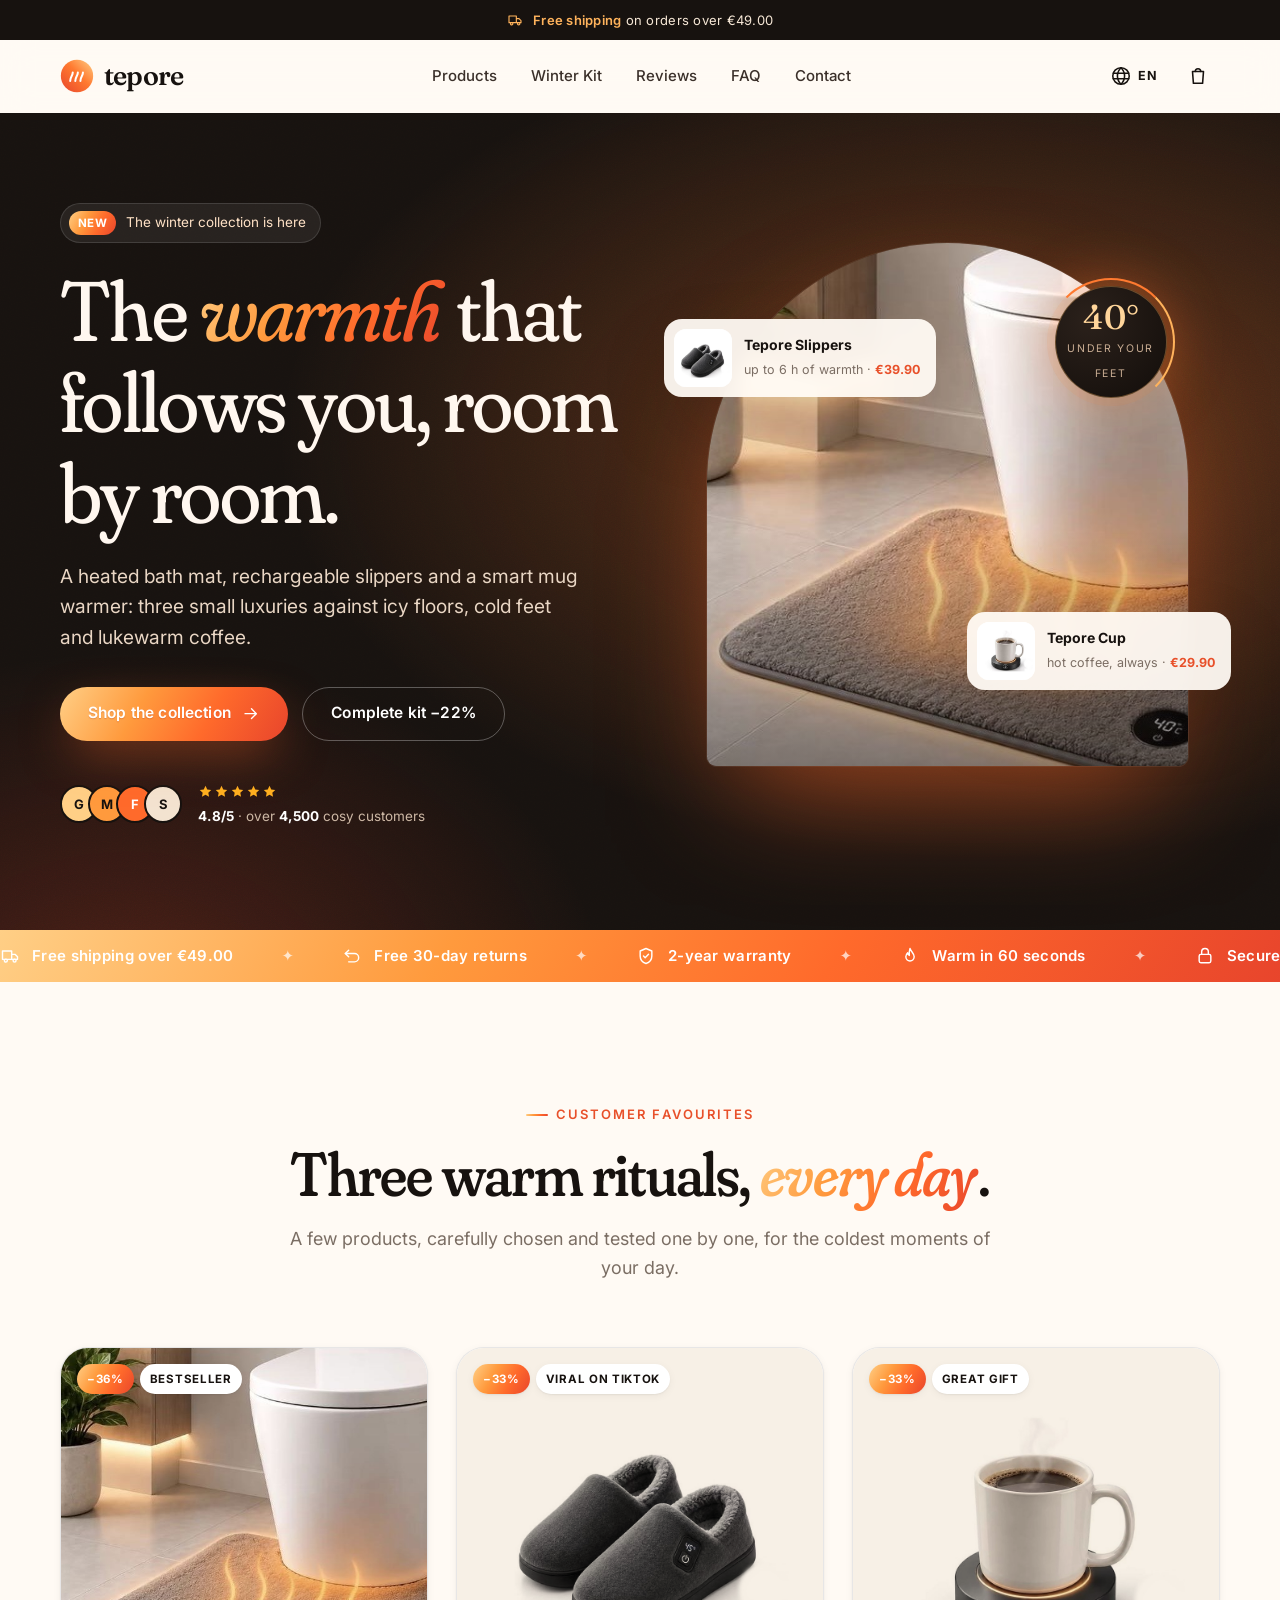
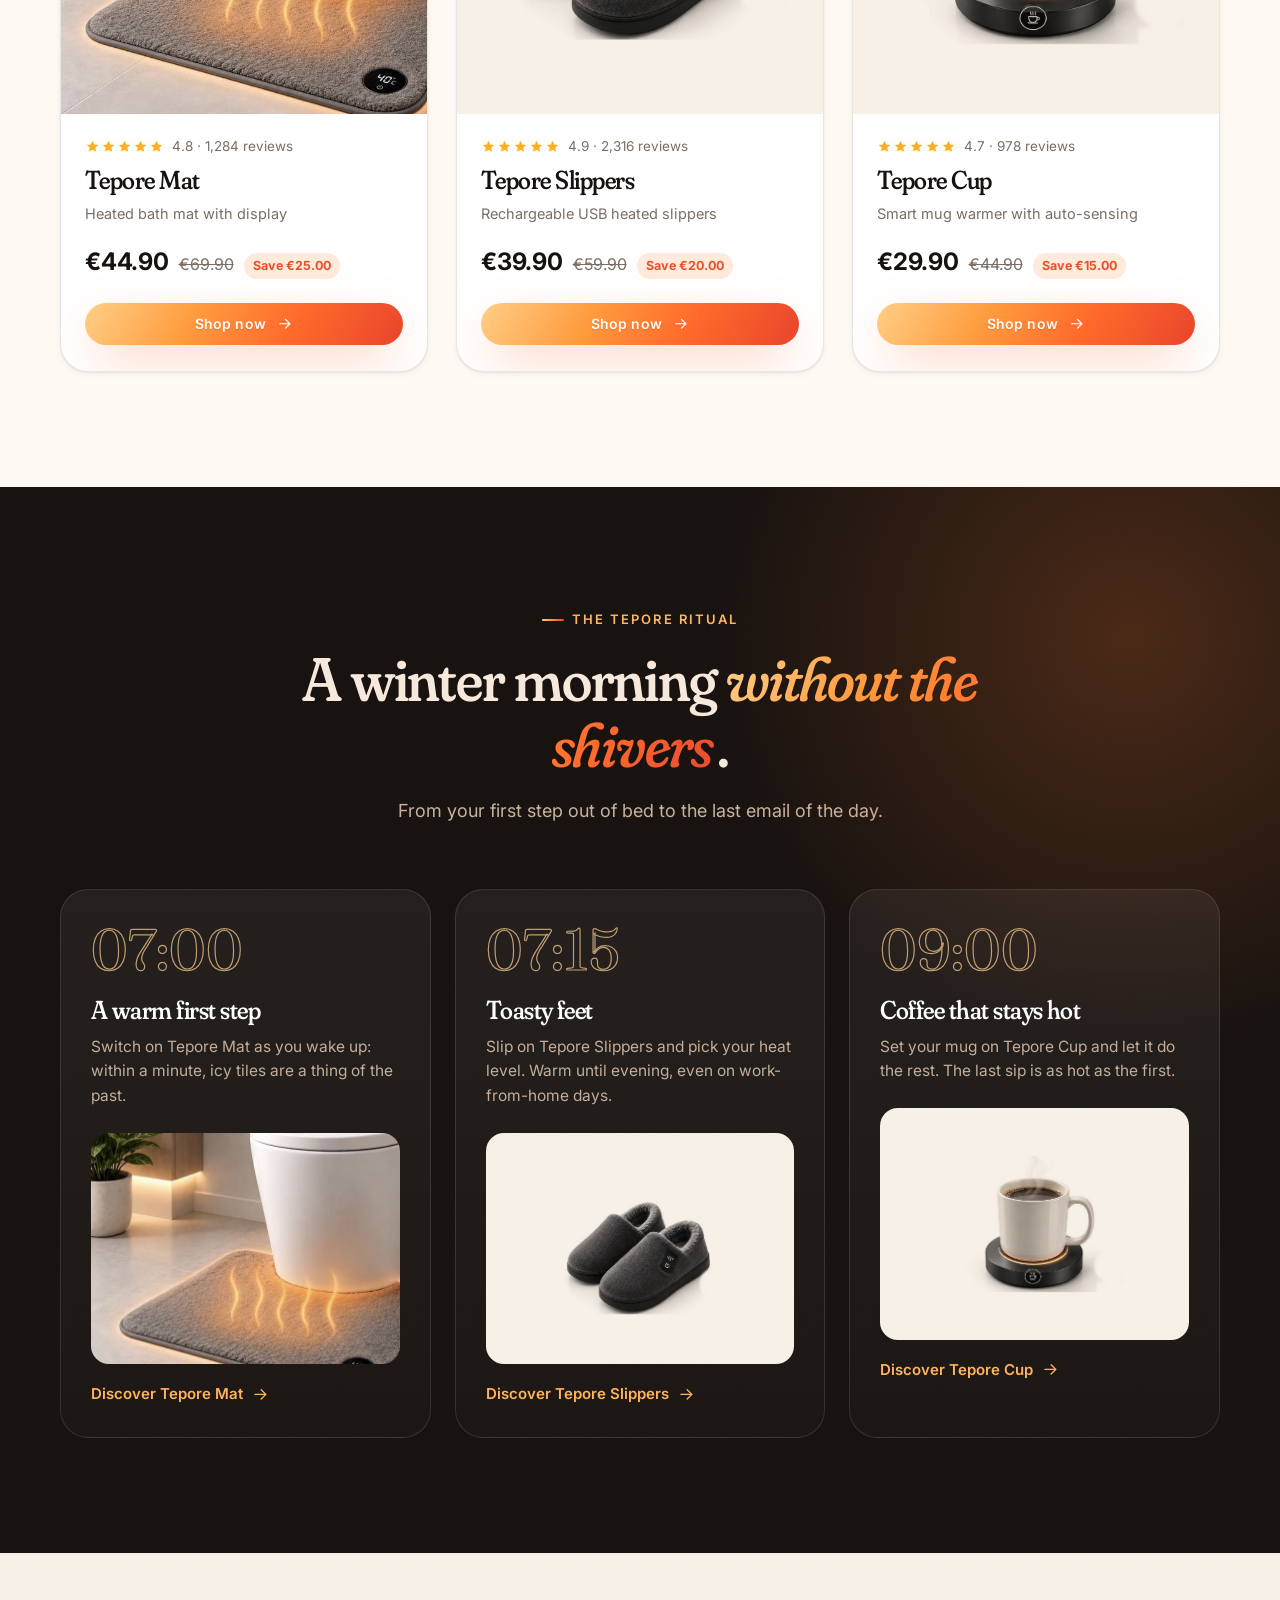
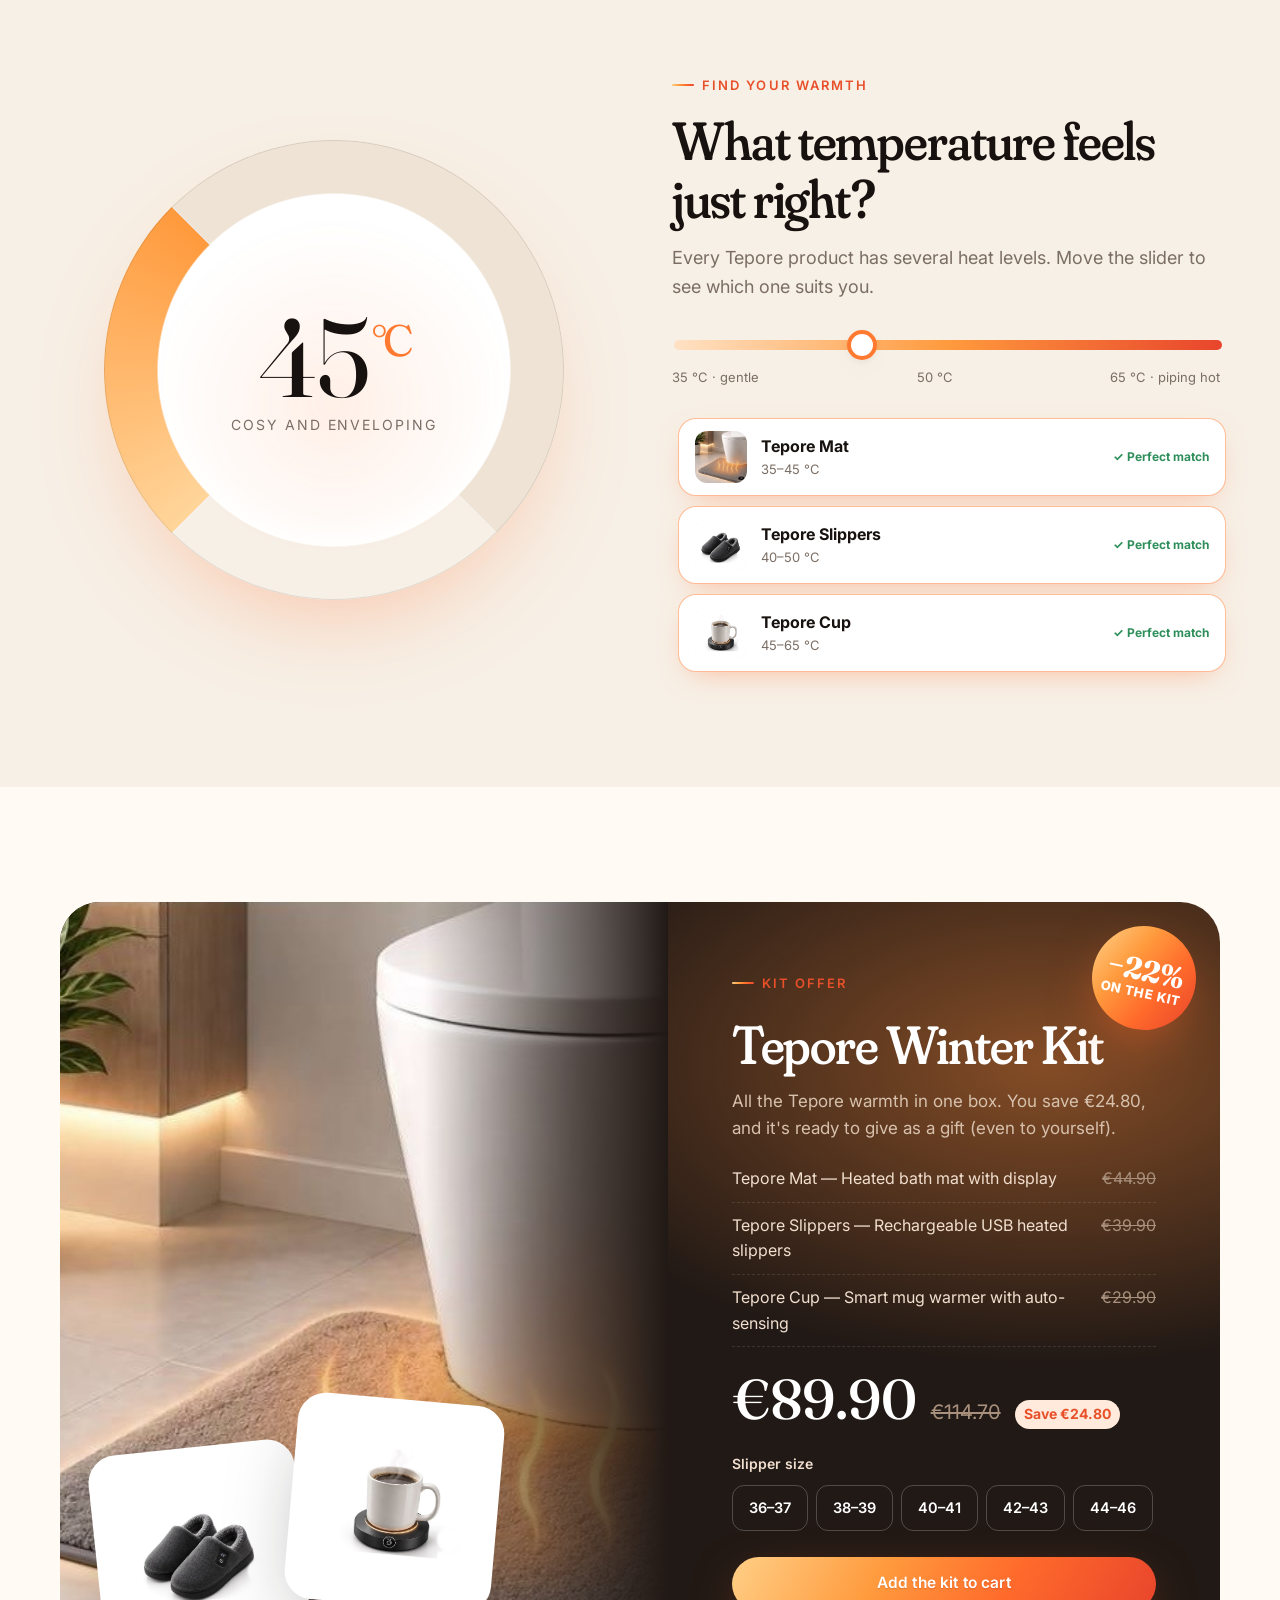
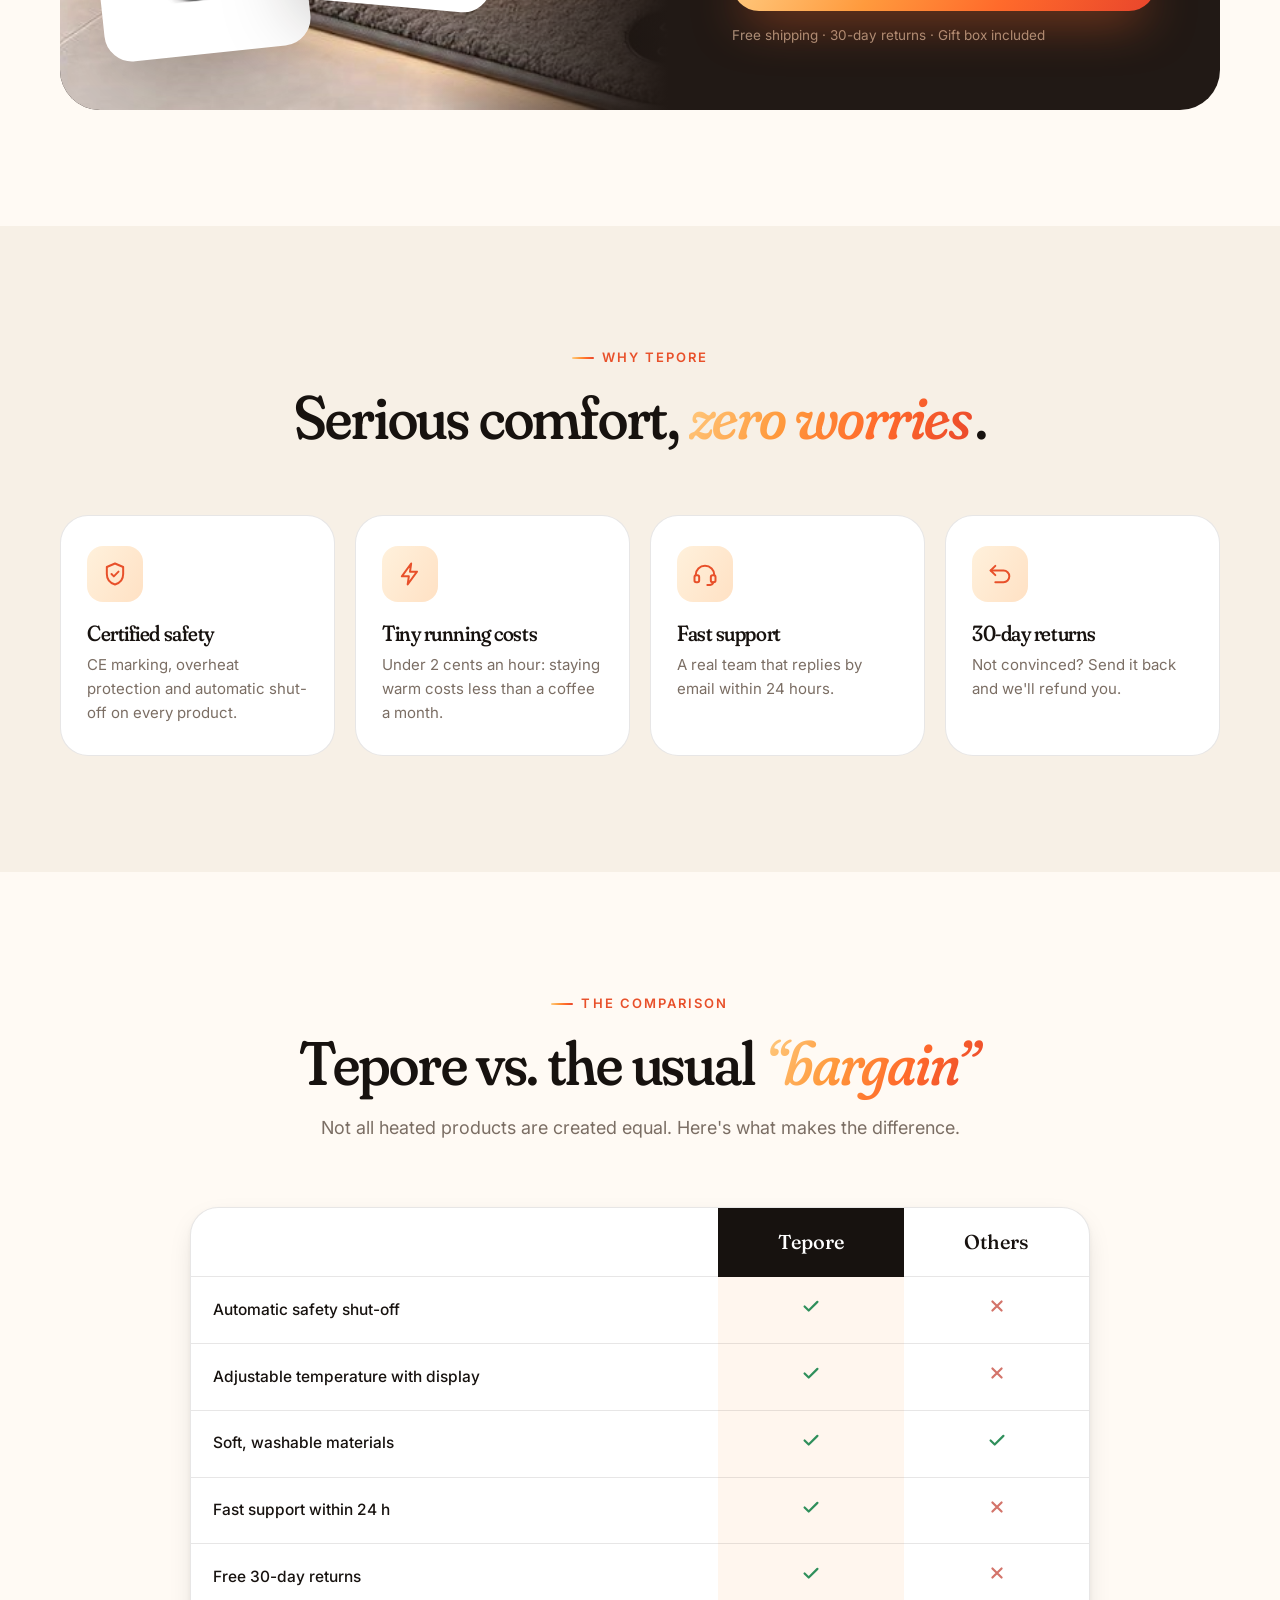
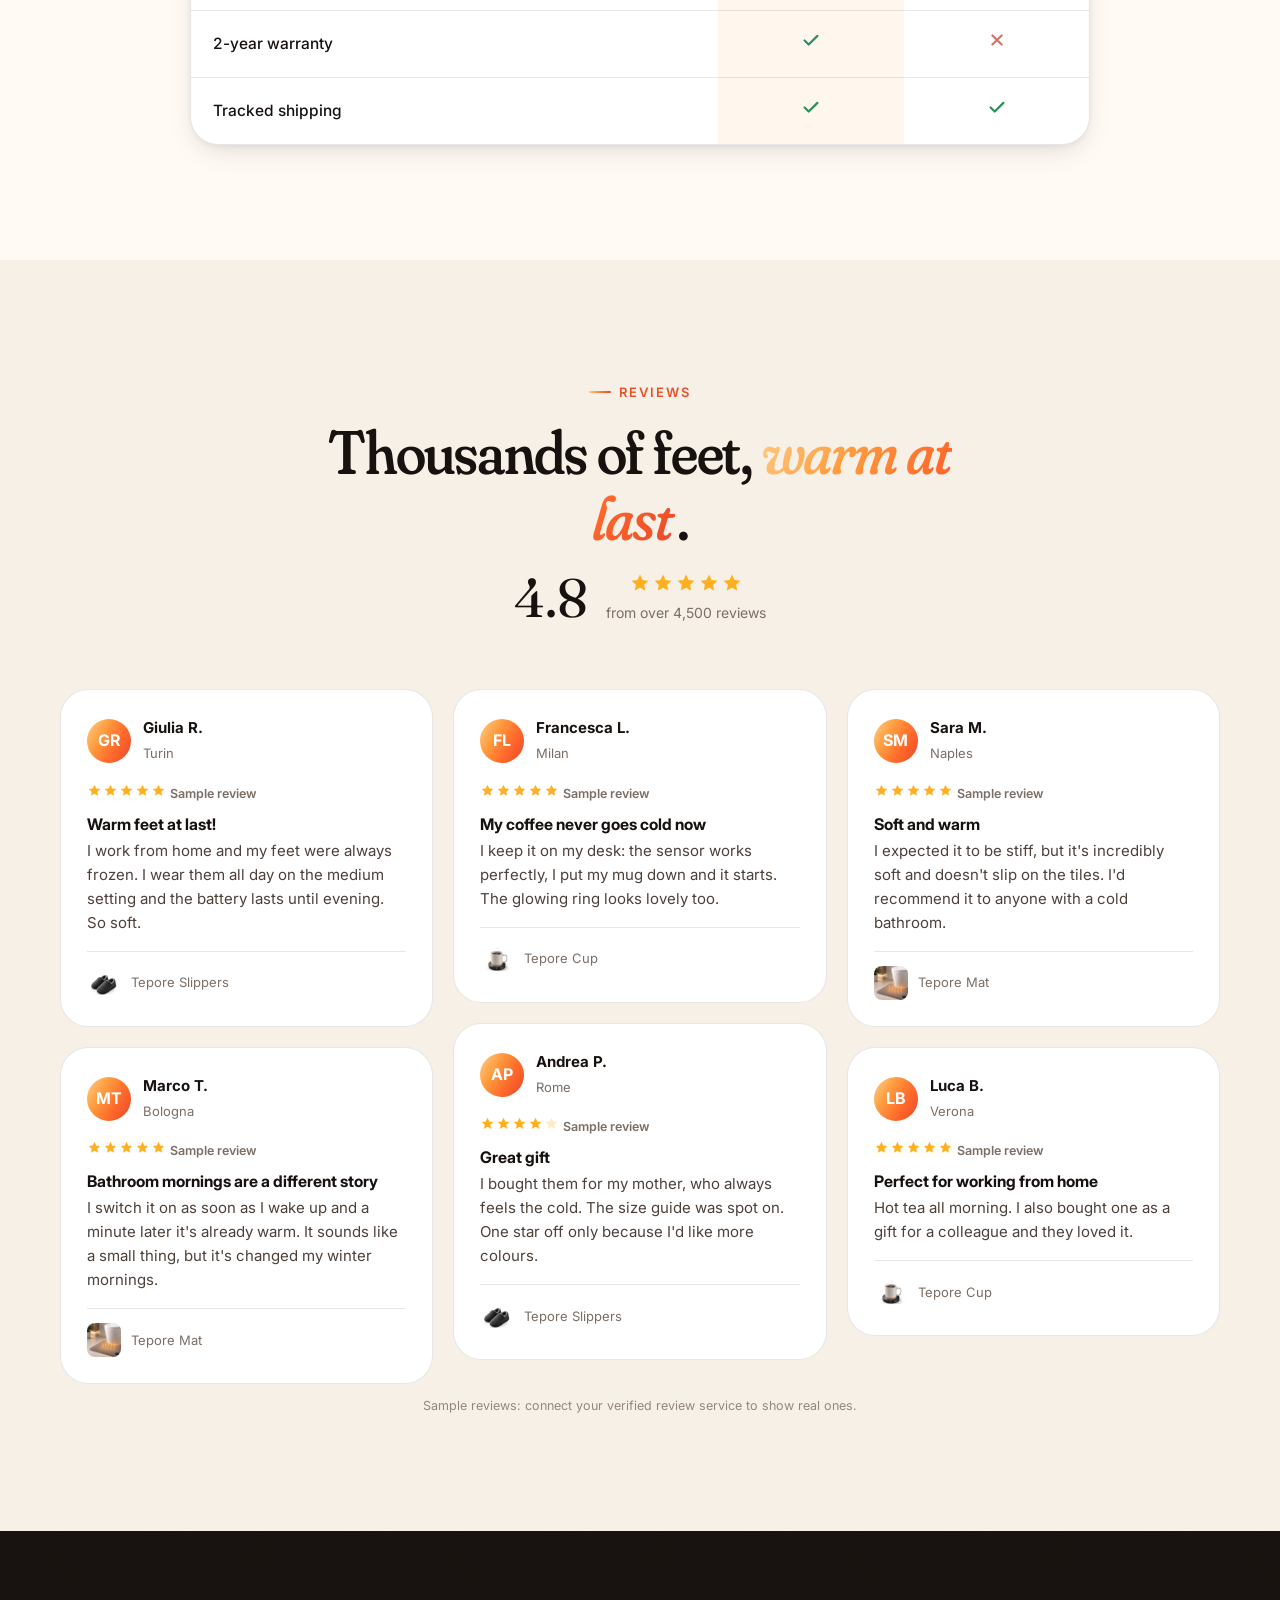
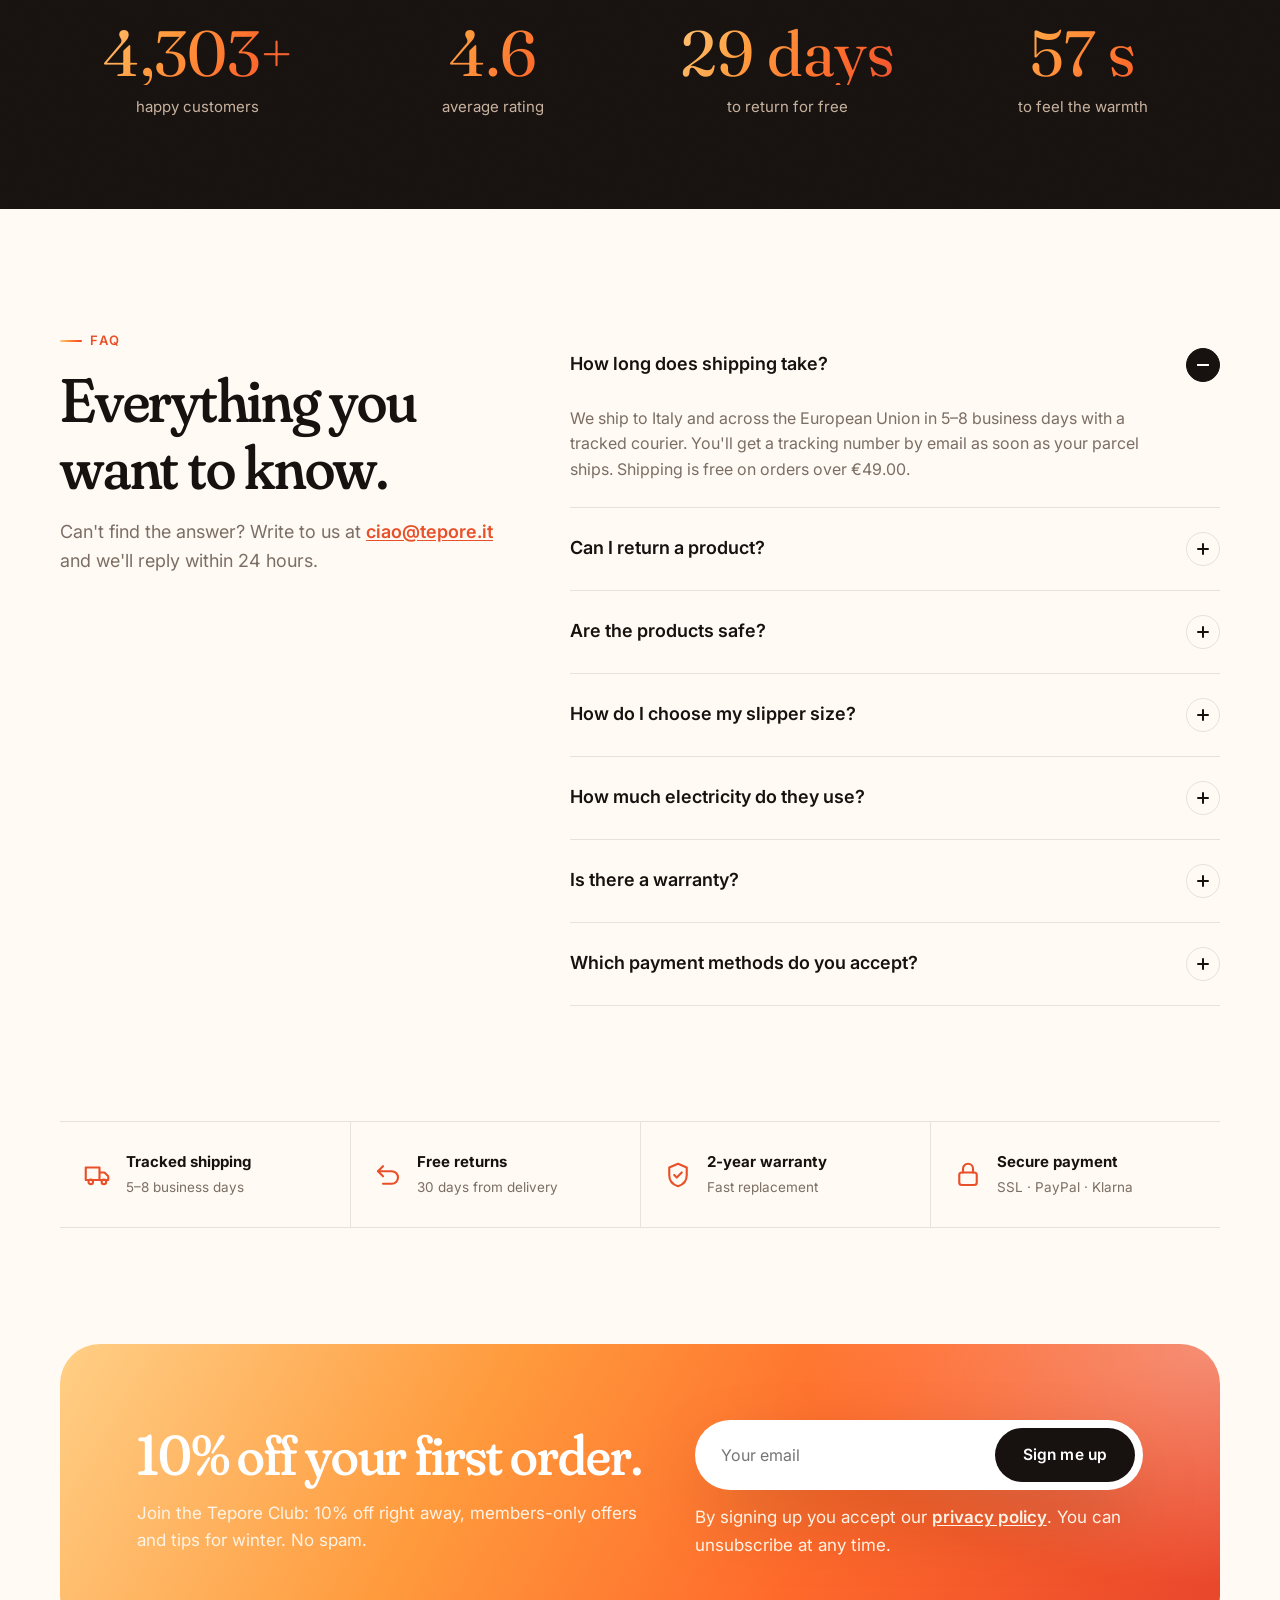
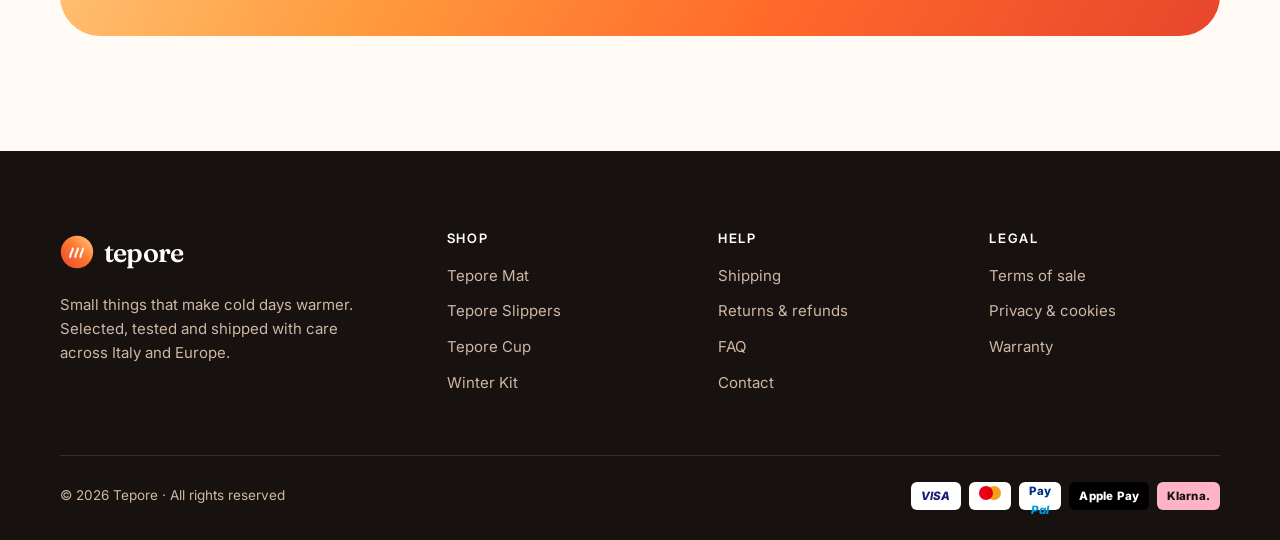
==== commit 56b69576: "Rende il sito multilingua (IT, EN, DE, FR, ES) con selettore lingua accanto al carrello - Tutti i te" ====
--- a/index.html
+++ b/index.html
@@ -2,12 +2,11 @@
 <html lang="it">
 <head>
   <meta charset="utf-8">
-  <meta name="viewport" content="width=device-width, initial-scale=1">
-  <title>Tepore — Il calore che ti segue, stanza dopo stanza</title>
-  <meta name="description" content="Tappetino bagno riscaldato, pantofole riscaldate USB e scaldatazza smart. Spedizione gratuita sopra 49 €, reso 30 giorni, garanzia 2 anni.">
+  <meta name="viewport" content="width=device-width, initial-scale=1, viewport-fit=cover">
+  <title data-i18n="meta.homeTitle">Tepore — Il calore che ti segue, stanza dopo stanza</title>
+  <meta name="description" data-i18n-attr="content:meta.homeDesc" content="Tappetino bagno riscaldato, pantofole riscaldate USB e scaldatazza smart.">
   <meta name="theme-color" content="#17120f">
-  <meta property="og:title" content="Tepore — Il calore che ti segue">
-  <meta property="og:description" content="Tappetino riscaldato, pantofole riscaldate e scaldatazza smart. Comfort caldo per l'inverno.">
+  <meta property="og:title" content="Tepore">
   <meta property="og:image" content="assets/img/mat.jpg">
   <link rel="icon" href="assets/img/favicon.svg" type="image/svg+xml">
   <link rel="preconnect" href="https://fonts.googleapis.com">
@@ -23,26 +22,26 @@
     <section class="hero grain">
       <div class="container">
         <div class="hero-copy">
-          <span class="hero-eyebrow reveal"><span class="pill">Nuovo</span> La collezione inverno è arrivata</span>
-          <h1 class="reveal reveal-d1">Il <span class="grad-text">calore</span> che ti segue, stanza dopo stanza.</h1>
-          <p class="hero-lead reveal reveal-d2">Tappetino bagno riscaldato, pantofole ricaricabili e scaldatazza smart: tre piccoli lussi per dire addio a pavimenti gelidi, piedi freddi e caffè tiepido.</p>
+          <span class="hero-eyebrow reveal"><span class="pill" data-i18n="hero.pill"></span> <span data-i18n="hero.eyebrow"></span></span>
+          <h1 class="reveal reveal-d1" data-i18n="hero.title"></h1>
+          <p class="hero-lead reveal reveal-d2" data-i18n="hero.lead"></p>
           <div class="hero-cta reveal reveal-d3">
-            <a href="#prodotti" class="btn btn-primary">Scopri la collezione <svg class="icon" viewBox="0 0 24 24"><path d="M5 12h14M13 6l6 6-6 6"/></svg></a>
-            <a href="#kit" class="btn btn-ghost">Kit Inverno −22%</a>
+            <a href="#prodotti" class="btn btn-primary"><span data-i18n="hero.cta"></span> <svg class="icon" viewBox="0 0 24 24" aria-hidden="true"><path d="M5 12h14M13 6l6 6-6 6"/></svg></a>
+            <a href="#kit" class="btn btn-ghost" data-i18n="hero.cta2"></a>
           </div>
           <div class="hero-proof reveal reveal-d3">
-            <div class="avatars">
+            <div class="avatars" aria-hidden="true">
               <span style="background:#ffcf86">G</span><span style="background:#ff9a3d">M</span><span style="background:#ff6a2b;color:#fff">F</span><span style="background:#f3e3d0">S</span>
             </div>
             <div>
               <span class="stars" id="heroStars"></span>
-              <small><strong>4,8/5</strong> · oltre <strong>4.500</strong> clienti al calduccio</small>
+              <small data-i18n="hero.proof"></small>
             </div>
           </div>
         </div>
 
         <div class="hero-visual reveal reveal-d2">
-          <div class="hero-frame"><img src="assets/img/mat.jpg" alt="Tappetino bagno riscaldato Tepore Mat con luce calda" fetchpriority="high"></div>
+          <div class="hero-frame"><img src="assets/img/mat.jpg" alt="Tepore Mat" fetchpriority="high"></div>
           <svg class="heatwaves" viewBox="0 0 200 120" aria-hidden="true">
             <defs><linearGradient id="hw" x1="0" y1="1" x2="0" y2="0"><stop offset="0" stop-color="#ff7a30"/><stop offset="1" stop-color="#ffd59a" stop-opacity="0"/></linearGradient></defs>
             <path d="M30 110c-12-18 12-30 0-50s12-32 0-52"/>
@@ -50,14 +49,14 @@
             <path d="M120 110c-12-18 12-30 0-50s12-32 0-52"/>
             <path d="M165 110c-12-18 12-30 0-50s12-32 0-52"/>
           </svg>
-          <div class="temp-chip"><div><b>40°</b><small>sotto i piedi</small></div></div>
+          <div class="temp-chip"><div><b>40°</b><small data-i18n="hero.chip"></small></div></div>
           <a href="product.html?p=pantofole-riscaldate" class="float-card fc-1">
             <img src="assets/img/slippers.jpg" alt="">
-            <div><b>Tepore Slippers</b><small>fino a 6h di calore · <span class="price">39,90 €</span></small></div>
+            <div><b>Tepore Slippers</b><small><span data-i18n="hero.fc1"></span> · <span class="price" data-price="tepore-slippers"></span></small></div>
           </a>
           <a href="product.html?p=scaldatazza-smart" class="float-card fc-2">
             <img src="assets/img/mug-warmer.jpg" alt="">
-            <div><b>Tepore Cup</b><small>caffè caldo, sempre · <span class="price">29,90 €</span></small></div>
+            <div><b>Tepore Cup</b><small><span data-i18n="hero.fc2"></span> · <span class="price" data-price="tepore-cup"></span></small></div>
           </a>
         </div>
       </div>
@@ -70,9 +69,9 @@
     <section class="section" id="prodotti">
       <div class="container">
         <div class="section-head reveal">
-          <span class="eyebrow">I più amati</span>
-          <h2>Tre gesti caldi, <span class="grad-text">ogni giorno</span>.</h2>
-          <p>Progettati per i momenti più freddi della giornata. Pochi prodotti, scelti con cura e testati uno per uno.</p>
+          <span class="eyebrow" data-i18n="products.eyebrow"></span>
+          <h2 data-i18n="products.title"></h2>
+          <p data-i18n="products.lead"></p>
         </div>
         <div class="product-grid" id="productGrid"></div>
       </div>
@@ -82,9 +81,9 @@
     <section class="section section-dark ritual grain" id="rituale">
       <div class="container">
         <div class="section-head reveal">
-          <span class="eyebrow">Il rituale Tepore</span>
-          <h2>Una mattina d'inverno, <span class="grad-text">senza brividi</span>.</h2>
-          <p>Dal primo passo fuori dal letto all'ultima email della giornata.</p>
+          <span class="eyebrow" data-i18n="ritual.eyebrow"></span>
+          <h2 data-i18n="ritual.title"></h2>
+          <p data-i18n="ritual.lead"></p>
         </div>
         <div class="ritual-grid" id="ritualGrid"></div>
       </div>
@@ -94,14 +93,14 @@
     <section class="section section-cream">
       <div class="container thermo">
         <div class="thermo-dial reveal" id="dial">
-          <div class="thermo-readout"><b><span id="tempVal">45</span><sup>°C</sup></b><span id="tempLabel">Calore avvolgente</span></div>
+          <div class="thermo-readout"><b><span id="tempVal">45</span><sup>°C</sup></b><span id="tempLabel"></span></div>
         </div>
         <div class="thermo-controls reveal reveal-d1">
-          <span class="eyebrow">Trova il tuo tepore</span>
-          <h2>Che temperatura ti fa stare bene?</h2>
-          <p>Ogni prodotto Tepore ha più livelli di calore. Muovi il cursore e scopri quale fa per te.</p>
-          <input type="range" class="range" id="tempRange" min="35" max="65" value="45" step="1" aria-label="Temperatura">
-          <div class="range-labels"><span>35 °C · tiepido</span><span>50 °C</span><span>65 °C · bollente</span></div>
+          <span class="eyebrow" data-i18n="thermo.eyebrow"></span>
+          <h2 data-i18n="thermo.title"></h2>
+          <p data-i18n="thermo.lead"></p>
+          <input type="range" class="range" id="tempRange" min="35" max="65" value="45" step="1" data-i18n-attr="aria-label:a11y.temperature">
+          <div class="range-labels"><span data-i18n="thermo.min"></span><span>50 °C</span><span data-i18n="thermo.max"></span></div>
           <ul class="thermo-match" id="thermoMatch"></ul>
         </div>
       </div>
@@ -112,21 +111,21 @@
       <div class="container">
         <div class="bundle reveal">
           <div class="bundle-visual">
-            <img class="b-main" src="assets/img/mat.jpg" alt="Kit Inverno Tepore">
+            <img class="b-main" src="assets/img/mat.jpg" alt="">
             <img class="b-thumb b-t1" src="assets/img/slippers.jpg" alt="">
             <img class="b-thumb b-t2" src="assets/img/mug-warmer.jpg" alt="">
           </div>
           <div class="bundle-body">
-            <div class="bundle-stamp"><div><b id="bundlePct">-22%</b>sul kit</div></div>
-            <span class="eyebrow">Offerta Kit</span>
-            <h2>Kit Inverno Tepore</h2>
-            <p>Tutti e tre i prodotti, un solo prezzo. Il regalo perfetto — anche per te stesso.</p>
+            <div class="bundle-stamp"><div><b id="bundlePct"></b><span data-i18n="bundle.stamp"></span></div></div>
+            <span class="eyebrow" data-i18n="bundle.eyebrow"></span>
+            <h2 id="bundleName"></h2>
+            <p data-i18n="bundle.lead"></p>
             <ul class="bundle-list" id="bundleList"></ul>
             <div class="bundle-price"><b id="bundlePrice"></b><s id="bundleCompare"></s><span class="price-save" id="bundleSave"></span></div>
-            <div class="opt-label" style="color:#f1dfcf">Taglia pantofole</div>
+            <div class="opt-label" style="color:#f1dfcf" data-i18n="bundle.size"></div>
             <div class="variants bundle-sizes" id="bundleSizes"></div>
-            <button class="btn btn-primary btn-block" id="bundleAdd">Aggiungi il kit al carrello</button>
-            <p style="margin-top:14px;font-size:13.5px;color:#a8907c">Spedizione gratuita · Reso 30 giorni · Confezione regalo inclusa</p>
+            <button class="btn btn-primary btn-block" id="bundleAdd" data-i18n="bundle.add"></button>
+            <p style="margin-top:14px;font-size:13.5px;color:#a8907c" data-i18n="bundle.note"></p>
           </div>
         </div>
       </div>
@@ -136,8 +135,8 @@
     <section class="section section-cream">
       <div class="container">
         <div class="section-head reveal">
-          <span class="eyebrow">Perché Tepore</span>
-          <h2>Comfort serio, <span class="grad-text">zero pensieri</span>.</h2>
+          <span class="eyebrow" data-i18n="benefits.eyebrow"></span>
+          <h2 data-i18n="benefits.title"></h2>
         </div>
         <div class="benefits" id="benefits"></div>
       </div>
@@ -147,13 +146,13 @@
     <section class="section">
       <div class="container">
         <div class="section-head reveal">
-          <span class="eyebrow">Il confronto</span>
-          <h2>Tepore vs. il solito <span class="grad-text">"economico"</span></h2>
-          <p>Non tutti i prodotti riscaldati sono uguali. Ecco cosa fa la differenza.</p>
+          <span class="eyebrow" data-i18n="compare.eyebrow"></span>
+          <h2 data-i18n="compare.title"></h2>
+          <p data-i18n="compare.lead"></p>
         </div>
         <div class="compare reveal">
           <table>
-            <thead><tr><th></th><th class="us">Tepore</th><th>Altri</th></tr></thead>
+            <thead><tr><th></th><th class="us" data-i18n="compare.us"></th><th data-i18n="compare.them"></th></tr></thead>
             <tbody id="compareBody"></tbody>
           </table>
         </div>
@@ -164,22 +163,22 @@
     <section class="section section-cream" id="recensioni">
       <div class="container">
         <div class="section-head reveal">
-          <span class="eyebrow">Recensioni</span>
-          <h2>Migliaia di piedi <span class="grad-text">finalmente caldi</span>.</h2>
-          <div class="reviews-summary"><span class="big">4,8</span><div><span id="sumStars"></span><div style="color:var(--muted);font-size:14px">su oltre 4.500 recensioni</div></div></div>
+          <span class="eyebrow" data-i18n="reviews.eyebrow"></span>
+          <h2 data-i18n="reviews.title"></h2>
+          <div class="reviews-summary"><span class="big" data-i18n="reviews.avg"></span><div><span id="sumStars"></span><div style="color:var(--muted);font-size:14px" data-i18n="reviews.sum"></div></div></div>
         </div>
         <div class="reviews-grid" id="reviewsGrid"></div>
-        <p class="sample-note" id="sampleNote" hidden>Recensioni dimostrative: collega il tuo servizio di recensioni verificate per mostrare quelle reali.</p>
+        <p class="sample-note" id="sampleNote" hidden data-i18n="review.sampleNote"></p>
       </div>
     </section>
 
     <!-- NUMERI -->
     <section class="section section-dark grain" style="padding:clamp(60px,7vw,100px) 0">
       <div class="container stats">
-        <div class="stat reveal"><b data-count="4500" data-suffix="+">4.500+</b><span>clienti soddisfatti</span></div>
-        <div class="stat reveal reveal-d1"><b data-count="4.8">4,8</b><span>valutazione media</span></div>
-        <div class="stat reveal reveal-d2"><b data-count="30" data-suffix=" gg">30 gg</b><span>per il reso gratuito</span></div>
-        <div class="stat reveal reveal-d3"><b data-count="60" data-suffix=" s">60 s</b><span>per sentire il calore</span></div>
+        <div class="stat reveal"><b data-count="4500" data-suffix="+">4.500+</b><span data-i18n="stats.customers"></span></div>
+        <div class="stat reveal reveal-d1"><b data-count="4.8">4,8</b><span data-i18n="stats.rating"></span></div>
+        <div class="stat reveal reveal-d2"><b data-count="30" data-i18n-attr="data-suffix:stats.daysSuffix">30</b><span data-i18n="stats.returns"></span></div>
+        <div class="stat reveal reveal-d3"><b data-count="60" data-suffix=" s">60 s</b><span data-i18n="stats.heat"></span></div>
       </div>
     </section>
 
@@ -187,9 +186,9 @@
     <section class="section" id="faq">
       <div class="container faq-wrap">
         <div class="section-head left reveal">
-          <span class="eyebrow">Domande frequenti</span>
-          <h2>Tutto quello che vuoi sapere.</h2>
-          <p>Non trovi la risposta? Scrivici a <a href="mailto:ciao@tepore.it" style="color:var(--ember-deep);font-weight:600">ciao@tepore.it</a>, rispondiamo entro 24 ore.</p>
+          <span class="eyebrow" data-i18n="faq.eyebrow"></span>
+          <h2 data-i18n="faq.title"></h2>
+          <p data-i18n="faq.lead"></p>
         </div>
         <div class="reveal reveal-d1" id="faqList"></div>
       </div>
@@ -205,16 +204,16 @@
       <div class="container">
         <div class="newsletter reveal" id="newsletter">
           <div>
-            <h2>-10% sul tuo primo ordine.</h2>
-            <p>Iscriviti al Club Tepore: offerte riservate, consigli per l'inverno e nessuno spam.</p>
+            <h2 data-i18n="newsletter.title"></h2>
+            <p data-i18n="newsletter.lead"></p>
           </div>
           <div>
             <form class="nl-form" id="nlForm">
-              <input type="email" name="email" placeholder="La tua email" required aria-label="Email">
-              <button class="btn btn-dark" type="submit">Iscrivimi</button>
+              <input type="email" id="nlEmail" name="email" required data-i18n-attr="placeholder:newsletter.placeholder;aria-label:a11y.email">
+              <button class="btn btn-dark" type="submit" data-i18n="newsletter.cta"></button>
             </form>
-            <p class="nl-legal">Iscrivendoti accetti la nostra <a href="info.html#privacy" style="text-decoration:underline">privacy policy</a>. Puoi cancellarti quando vuoi.</p>
-            <div class="nl-success">Benvenuto nel Club! Il tuo codice: <code>BENVENUTO</code> — usalo nel carrello.</div>
+            <p class="nl-legal" data-i18n="newsletter.legal"></p>
+            <div class="nl-success" id="nlOk"></div>
           </div>
         </div>
       </div>
@@ -224,6 +223,11 @@
   <div data-chrome-bottom></div>
 
   <script src="assets/js/data.js"></script>
+  <script src="assets/js/i18n/it.js"></script>
+  <script src="assets/js/i18n/en.js"></script>
+  <script src="assets/js/i18n/de.js"></script>
+  <script src="assets/js/i18n/fr.js"></script>
+  <script src="assets/js/i18n/es.js"></script>
   <script src="assets/js/app.js"></script>
   <script src="assets/js/home.js"></script>
 </body>
--- a/assets/css/style.css
+++ b/assets/css/style.css
@@ -125,7 +125,7 @@
 
 /* ---------- Header ---------- */
 .header {
-  position: sticky; top: 0; z-index: 50;
+  position: sticky; top: env(safe-area-inset-top, 0px); z-index: 50;
   background: rgba(255, 250, 244, 0.82);
   backdrop-filter: saturate(1.6) blur(16px);
   -webkit-backdrop-filter: saturate(1.6) blur(16px);
@@ -837,3 +837,39 @@
   .bundle-stamp { width: 84px; height: 84px; top: -42px; right: 16px; font-size: 11px; }
   .bundle-stamp b { font-size: 24px; }
 }
+
+/* ---------- Selettore lingua ---------- */
+.lang { position: relative; }
+.lang-btn { width: auto; padding: 0 12px 0 10px; gap: 6px; border-radius: 999px; display: inline-flex; align-items: center; }
+.lang-code { font-size: 12.5px; font-weight: 700; letter-spacing: 0.06em; }
+.lang-menu {
+  position: absolute; right: 0; top: calc(100% + 10px); z-index: 70;
+  min-width: 220px; padding: 6px; border-radius: 18px;
+  background: #fff; border: 1px solid var(--line); box-shadow: var(--shadow-lg);
+  display: grid; gap: 2px;
+  opacity: 0; visibility: hidden; transform: translateY(-6px) scale(0.98); transform-origin: top right;
+  transition: opacity 0.25s var(--ease), transform 0.35s var(--ease), visibility 0.35s;
+}
+.lang.open .lang-menu { opacity: 1; visibility: visible; transform: none; }
+.lang-menu button {
+  display: flex; align-items: center; gap: 12px; width: 100%; padding: 10px 12px; border-radius: 12px;
+  font-size: 15px; font-weight: 500; text-align: left; color: var(--ink); transition: background 0.2s;
+}
+.lang-menu button:hover, .lang-menu button:focus-visible { background: var(--cream); outline: none; }
+.lang-menu button.current { font-weight: 700; }
+.lang-menu button .icon { margin-left: auto; color: var(--ember-deep); stroke-width: 2.4; width: 18px; height: 18px; }
+.lang-badge {
+  width: 32px; height: 24px; border-radius: 7px; display: inline-grid; place-items: center; flex-shrink: 0;
+  font-size: 11px; font-weight: 800; letter-spacing: 0.06em; background: var(--sand); color: var(--ink);
+}
+.lang-menu button.current .lang-badge { background: var(--heat); color: #fff; }
+@media (max-width: 420px) { .lang-code { display: none; } .lang-btn { padding: 0; width: 44px; justify-content: center; } }
+.checkout-header .header-actions { gap: 14px; }
+
+/* ---------- Testi ---------- */
+.text-link { text-decoration: underline; text-underline-offset: 2px; font-weight: 600; }
+.faq-wrap .text-link, .prose .text-link { color: var(--ember-deep); }
+.muted-small { font-size: 14px; color: var(--muted); }
+#payBtn { white-space: normal; height: auto; min-height: var(--bh); padding-block: 12px; text-align: center; line-height: 1.3; }
+.co-main > div, .co-side > div { min-width: 0; }
+.checkout > * { min-width: 0; }
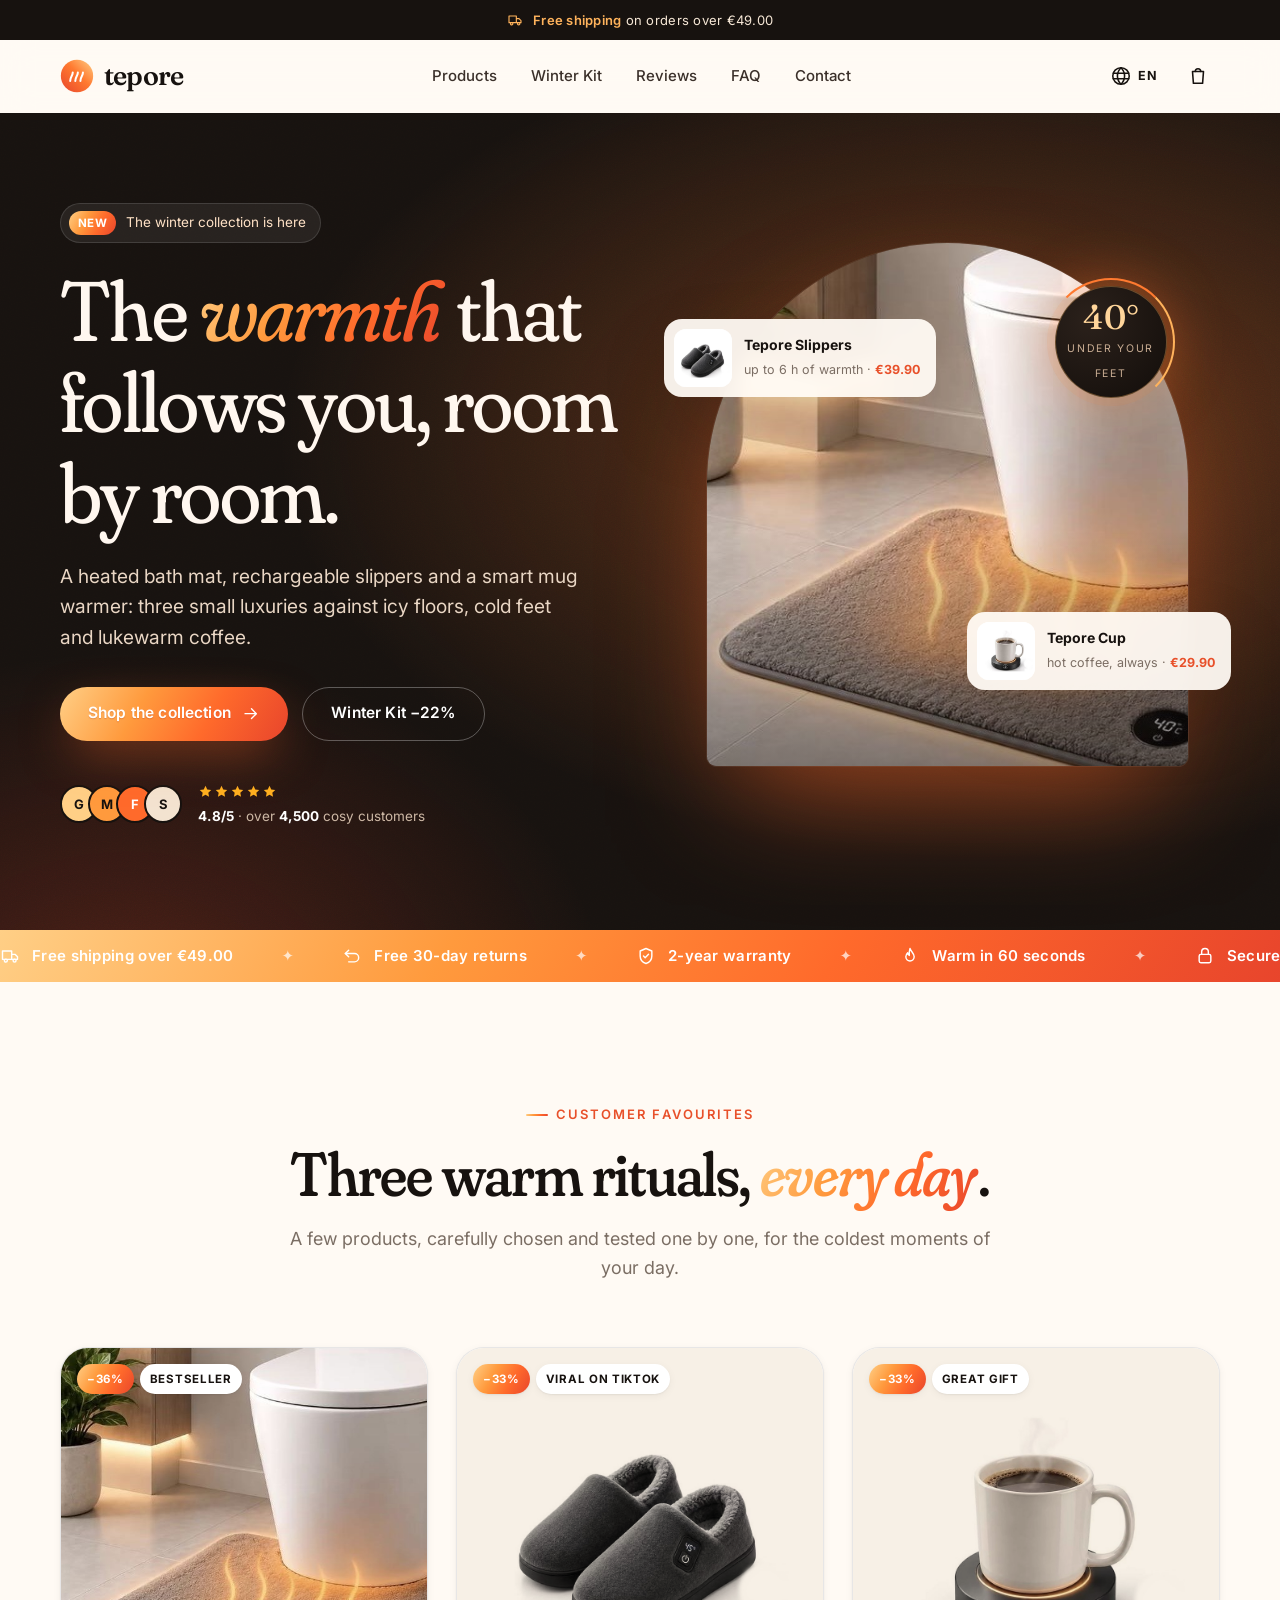
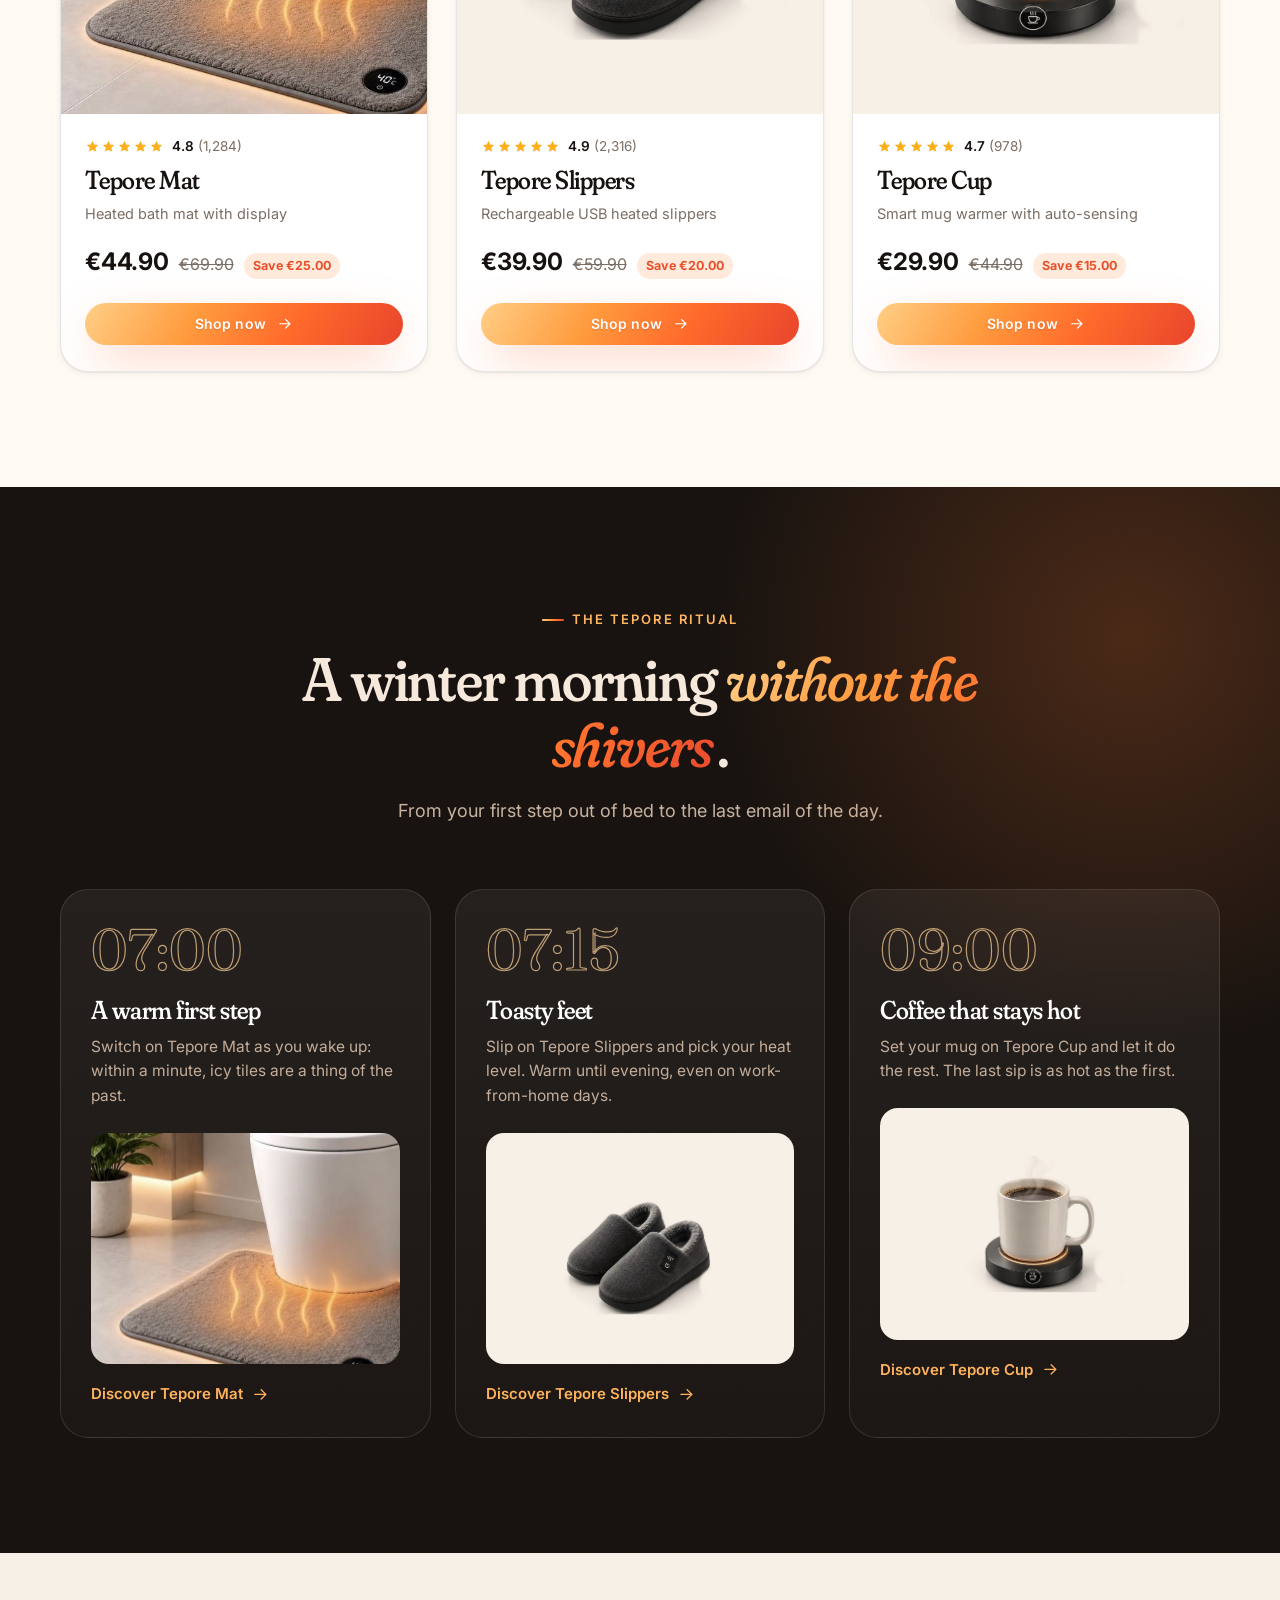
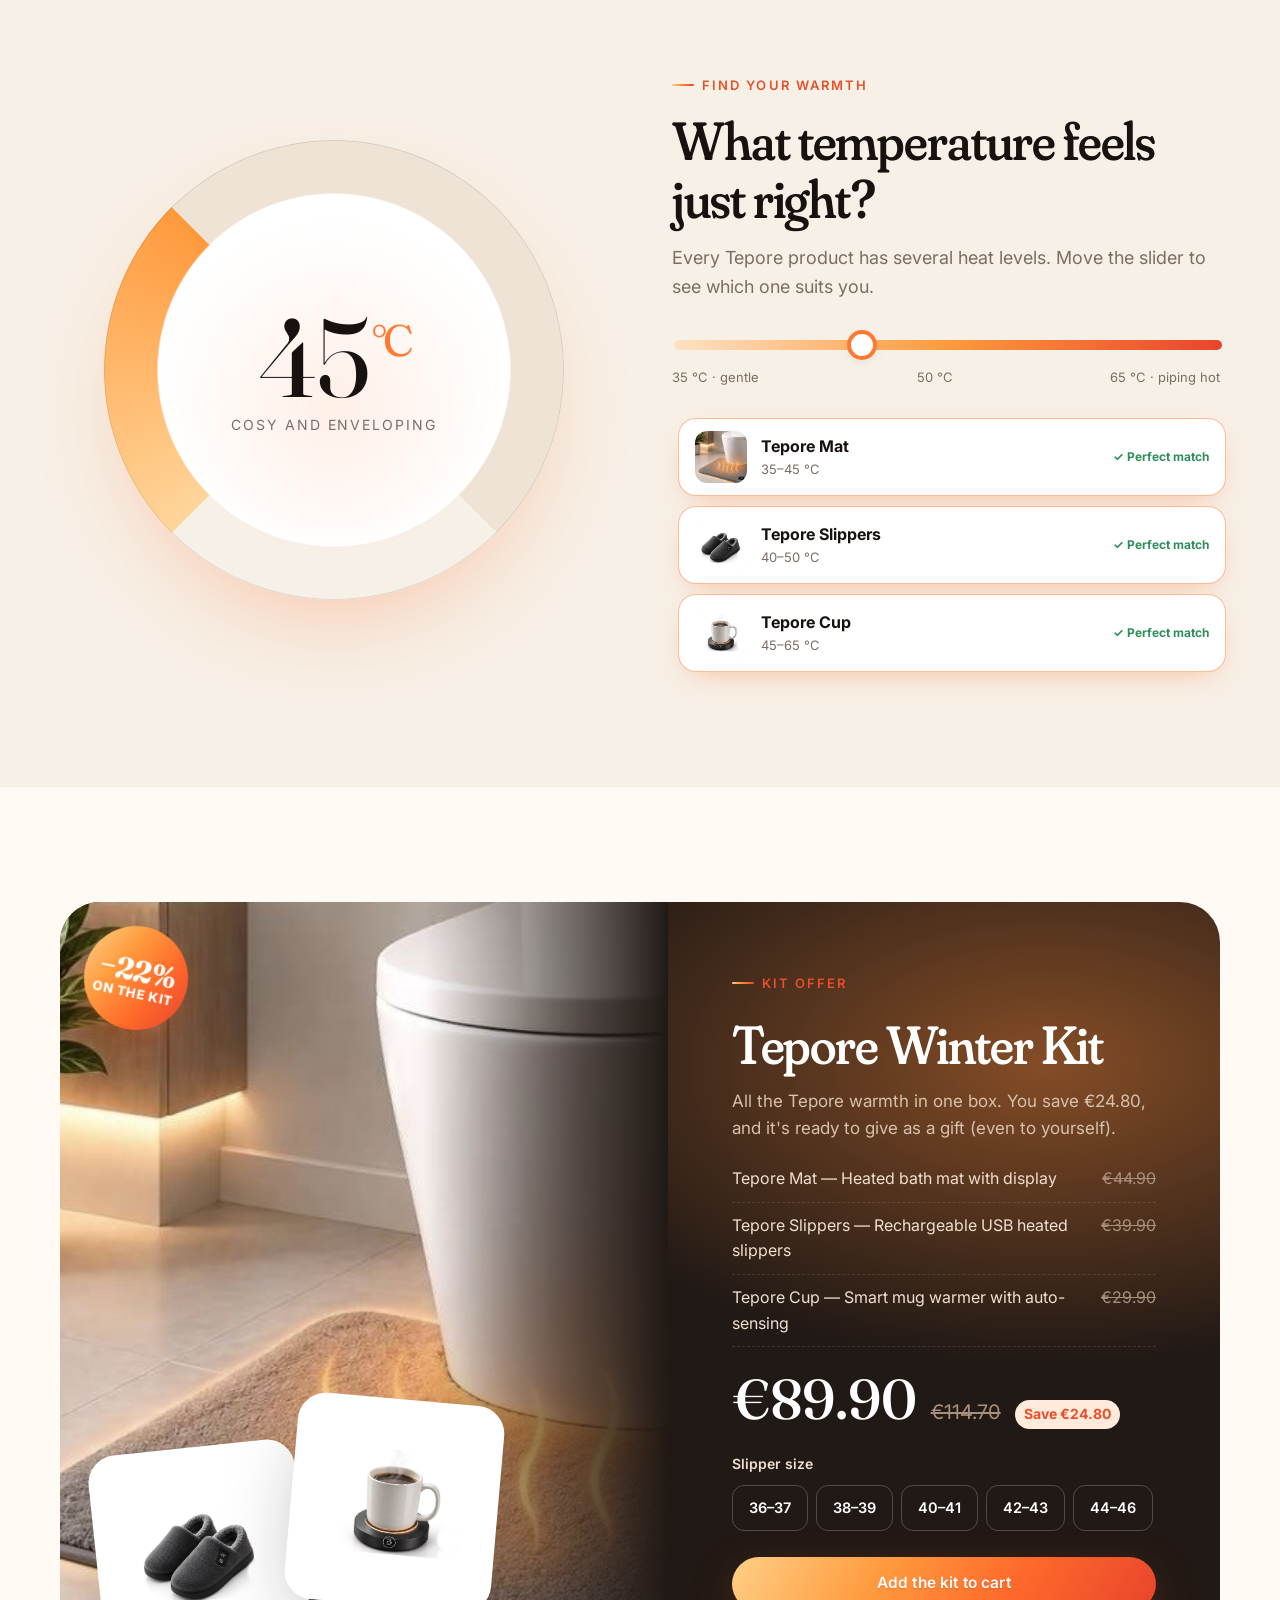
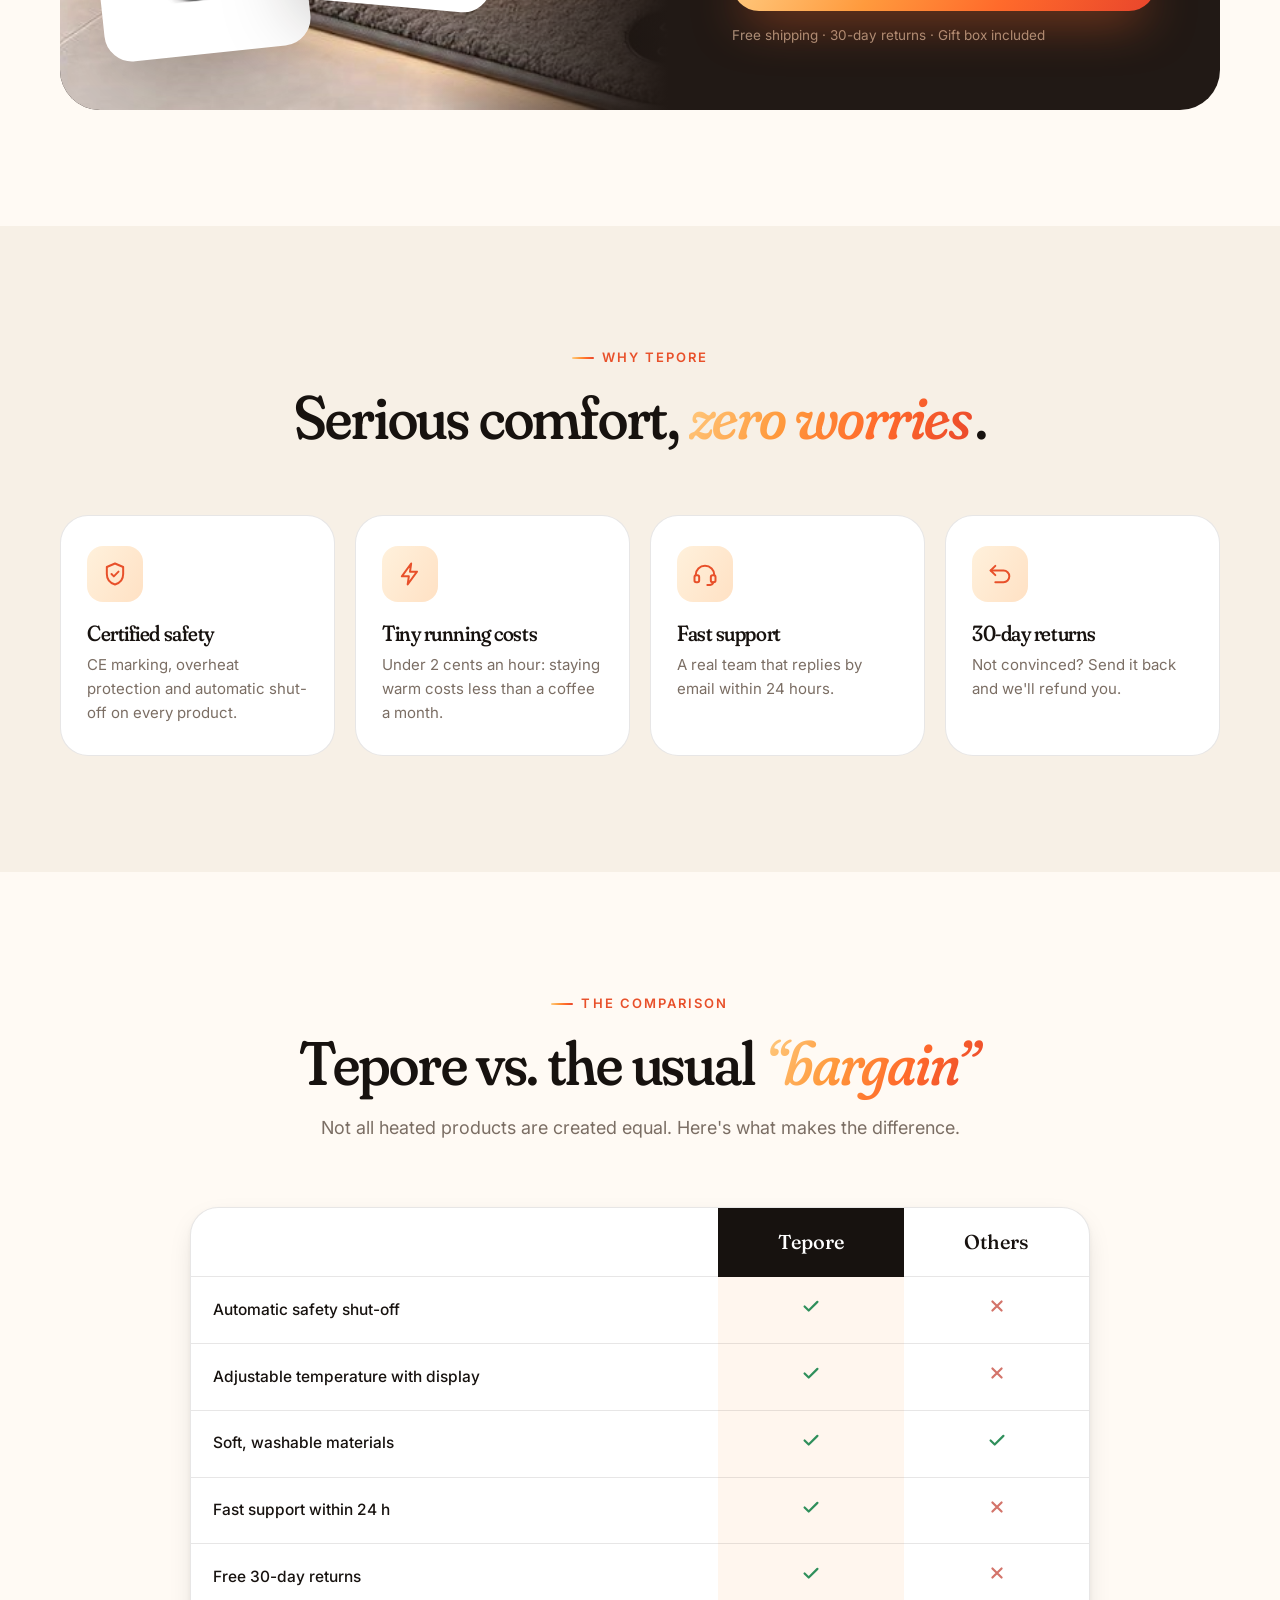
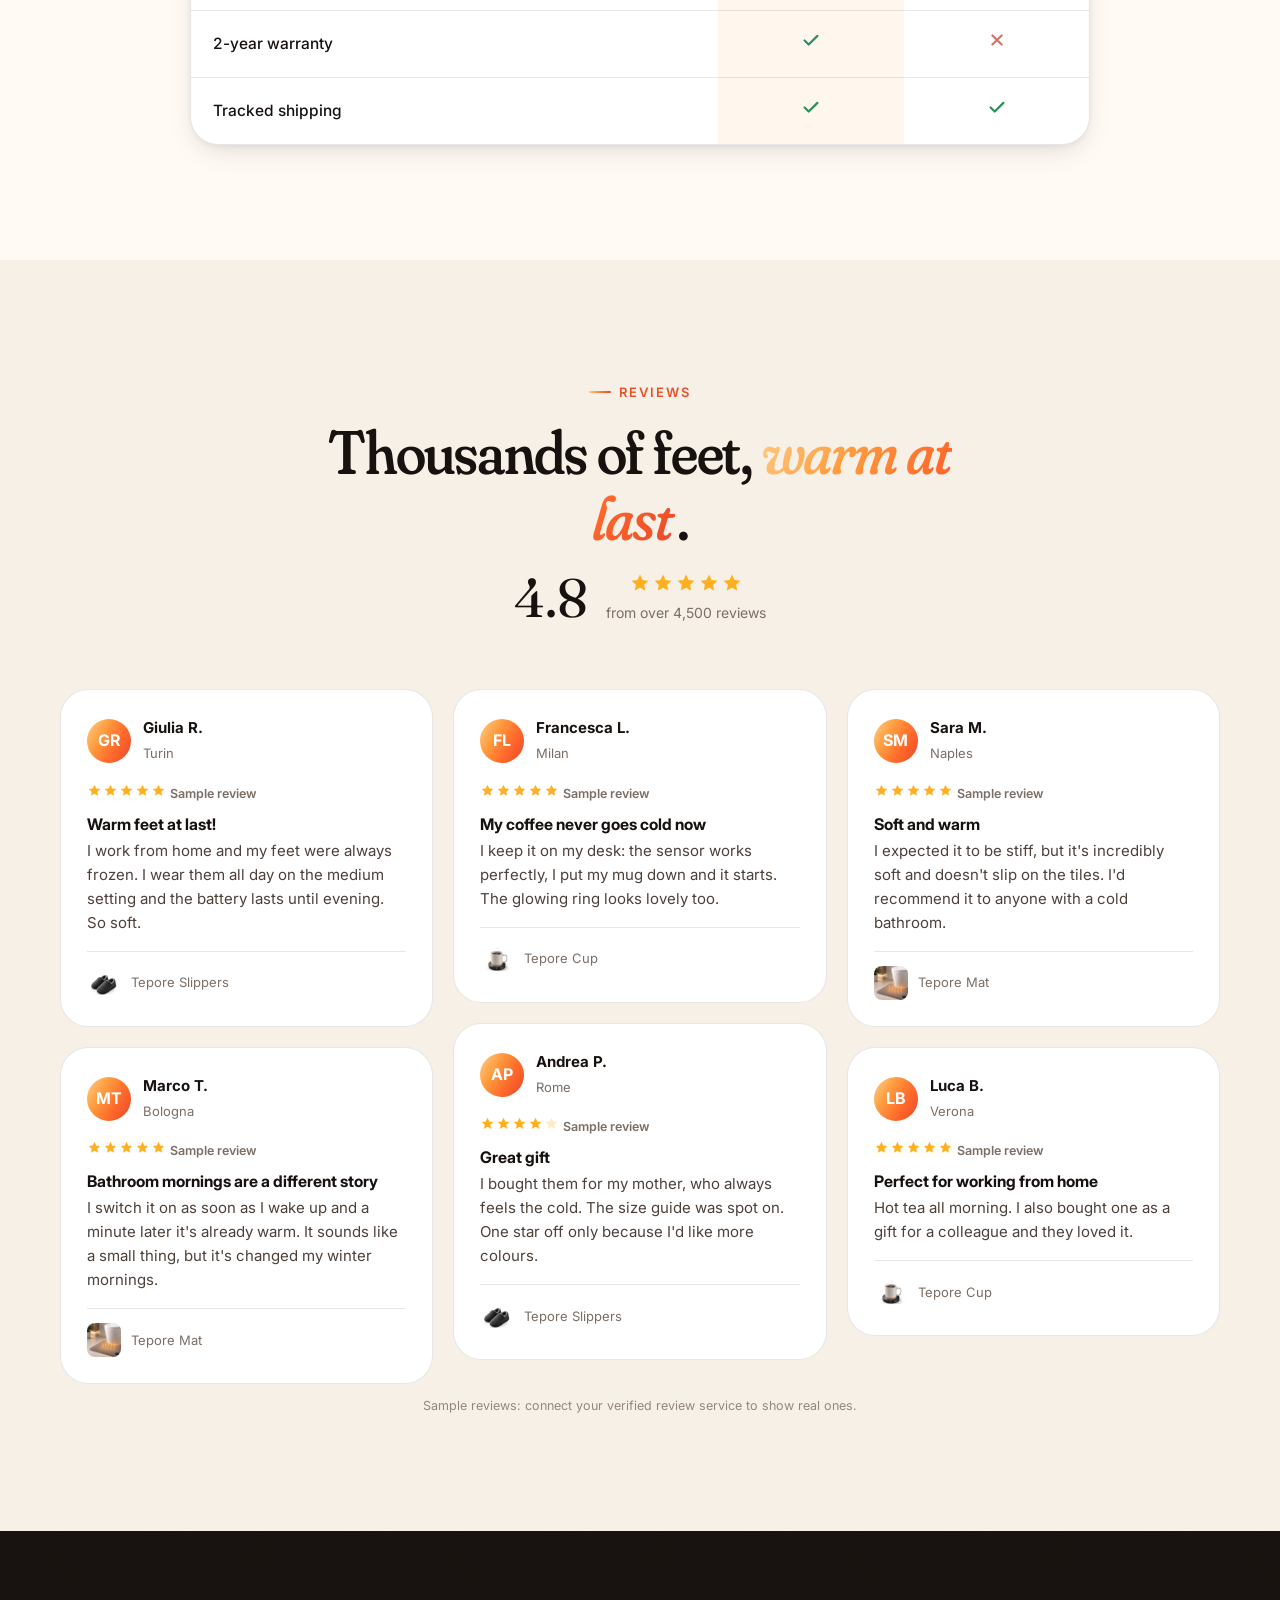
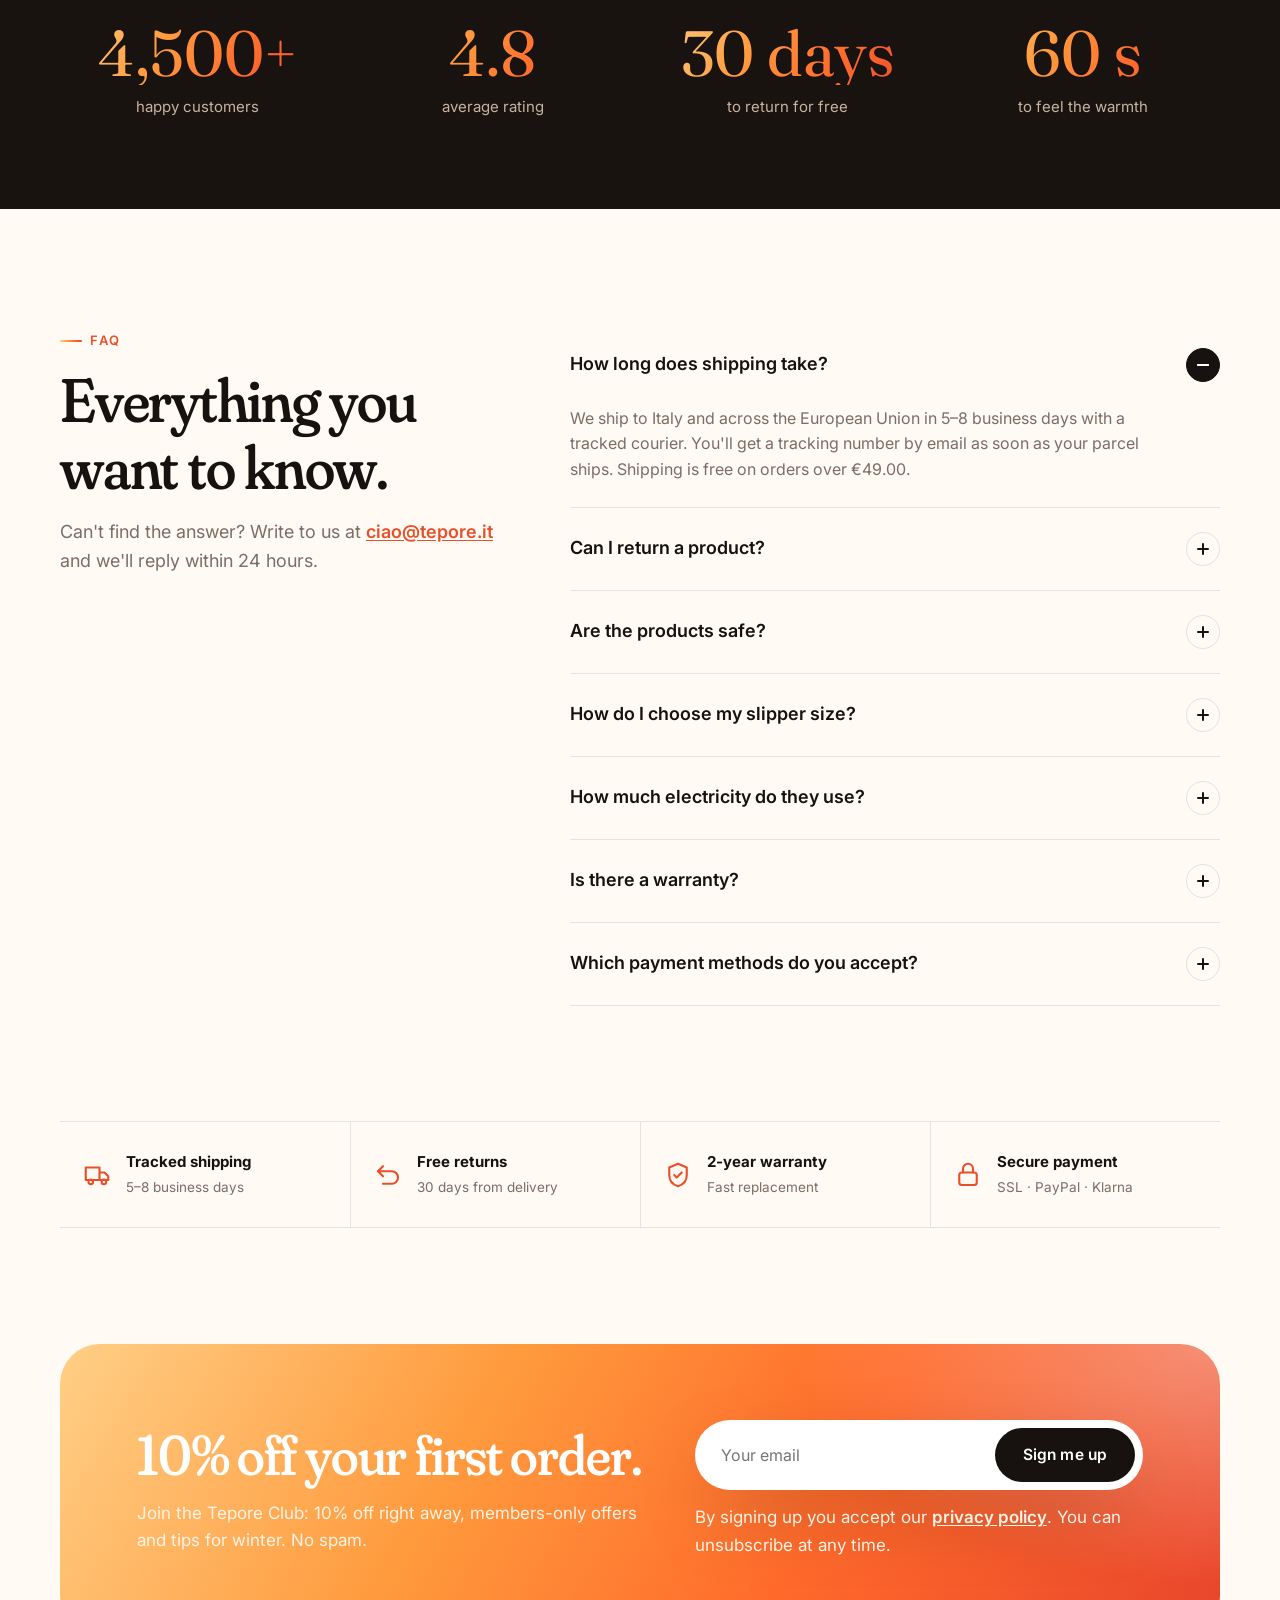
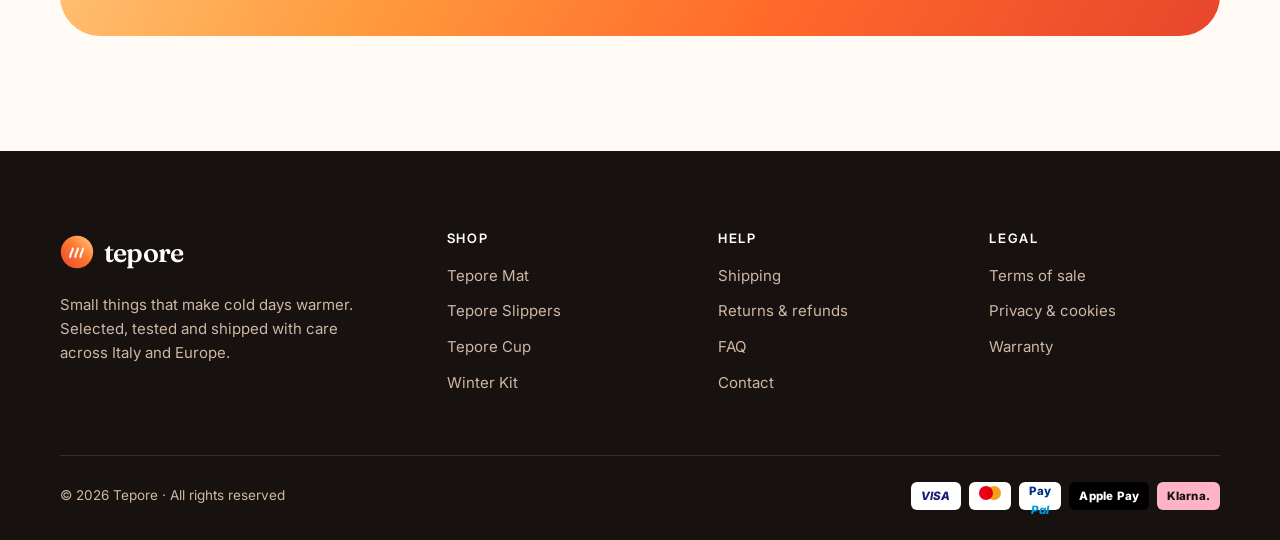
==== commit e3d891b5: "Revisione: layout iPad, copy più chiari, prezzo consigliato e piccoli bug Grafica - Prodotti in 3 co" ====
--- a/index.html
+++ b/index.html
@@ -114,9 +114,9 @@
             <img class="b-main" src="assets/img/mat.jpg" alt="">
             <img class="b-thumb b-t1" src="assets/img/slippers.jpg" alt="">
             <img class="b-thumb b-t2" src="assets/img/mug-warmer.jpg" alt="">
+            <div class="bundle-stamp"><div><b id="bundlePct"></b><span data-i18n="bundle.stamp"></span></div></div>
           </div>
           <div class="bundle-body">
-            <div class="bundle-stamp"><div><b id="bundlePct"></b><span data-i18n="bundle.stamp"></span></div></div>
             <span class="eyebrow" data-i18n="bundle.eyebrow"></span>
             <h2 id="bundleName"></h2>
             <p data-i18n="bundle.lead"></p>
--- a/assets/css/style.css
+++ b/assets/css/style.css
@@ -289,8 +289,22 @@
 
 /* ---------- Product cards ---------- */
 .product-grid { display: grid; grid-template-columns: repeat(3, 1fr); gap: clamp(16px, 2.2vw, 28px); }
-@media (max-width: 980px) { .product-grid { grid-template-columns: repeat(2, 1fr); } }
-@media (max-width: 640px) { .product-grid { grid-template-columns: 1fr; } }
+@media (max-width: 1024px) {
+  .product-grid { gap: 16px; }
+  .product-grid .card-body { padding: 18px 18px 22px; }
+  .product-grid .card-body h3 { font-size: 23px; }
+}
+@media (max-width: 760px) {
+  .product-grid { grid-template-columns: repeat(2, 1fr); }
+  /* il terzo prodotto occupa tutta la riga, in orizzontale */
+  .product-grid > .card:last-child:nth-child(odd) { grid-column: 1 / -1; flex-direction: row; }
+  .product-grid > .card:last-child:nth-child(odd) .card-media { flex: 0 0 50%; }
+  .product-grid > .card:last-child:nth-child(odd) .card-body { justify-content: center; }
+}
+@media (max-width: 560px) {
+  .product-grid { grid-template-columns: 1fr; }
+  .product-grid > .card:last-child:nth-child(odd) { flex-direction: column; }
+}
 
 .card {
   position: relative; background: #fff; border-radius: var(--r-lg); overflow: hidden;
@@ -347,7 +361,8 @@
 .link-arrow { display: inline-flex; align-items: center; gap: 8px; font-weight: 600; font-size: 15px; }
 .link-arrow .icon { transition: transform 0.3s var(--ease); }
 .link-arrow:hover .icon { transform: translateX(4px); }
-@media (max-width: 900px) { .ritual-grid { grid-template-columns: 1fr; } }
+@media (max-width: 1024px) { .ritual-grid { gap: 16px; } .ritual-step { padding: 22px; } .ritual-time { font-size: 46px; } .ritual-step h3 { font-size: 22px; } }
+@media (max-width: 760px) { .ritual-grid { grid-template-columns: 1fr; } .ritual-img { aspect-ratio: 16 / 9; } }
 
 /* ---------- Temperature playground ---------- */
 .thermo { display: grid; grid-template-columns: 1fr 1fr; gap: clamp(32px, 5vw, 80px); align-items: center; }
@@ -409,7 +424,7 @@
 .bundle-price s { color: #a8907c; font-size: 20px; }
 .bundle-price .price-save { font-size: 14px; }
 .bundle-stamp {
-  position: absolute; top: 24px; right: 24px; width: 104px; height: 104px; border-radius: 50%;
+  position: absolute; top: 24px; left: 24px; width: 104px; height: 104px; border-radius: 50%; color: #fff;
   background: var(--heat); display: grid; place-items: center; text-align: center; transform: rotate(12deg);
   font-weight: 800; line-height: 1.05; font-size: 13px; letter-spacing: 0.04em; text-transform: uppercase; box-shadow: var(--shadow-glow); z-index: 3;
 }
@@ -834,7 +849,7 @@
 .ritual-img img.fit-contain { mix-blend-mode: multiply; }
 @media (max-width: 520px) {
   .temp-chip { top: auto; bottom: 40%; right: auto; left: 2%; }
-  .bundle-stamp { width: 84px; height: 84px; top: -42px; right: 16px; font-size: 11px; }
+  .bundle-stamp { width: 84px; height: 84px; top: 16px; left: 16px; font-size: 11px; }
   .bundle-stamp b { font-size: 24px; }
 }
 
@@ -873,3 +888,26 @@
 #payBtn { white-space: normal; height: auto; min-height: var(--bh); padding-block: 12px; text-align: center; line-height: 1.3; }
 .co-main > div, .co-side > div { min-width: 0; }
 .checkout > * { min-width: 0; }
+
+/* ---------- Revisione: tablet, touch e dettagli ---------- */
+[id] { scroll-margin-top: 92px; }
+/* Su iPad e telefoni l'effetto hover restava "attaccato" dopo il tocco */
+@media (hover: none) {
+  .card:hover, .benefit:hover, .ritual-step:hover { transform: none; box-shadow: var(--shadow-sm); }
+  .ritual-step:hover { box-shadow: none; }
+  .card:hover .card-media img { transform: none; }
+  .card:hover .card-media::after { opacity: 0; }
+}
+/* Barra annunci: mai testo tagliato a metà */
+.announce-rotator { min-width: 0; max-width: 100%; }
+.announce-rotator > span { overflow: hidden; text-overflow: ellipsis; }
+.announce sup { font-size: 0.7em; line-height: 0; }
+@media (max-width: 420px) { .announce { font-size: 12px; } }
+/* Pagina prodotto su tablet: galleria e immagine "storia" meno invadenti */
+@media (min-width: 561px) and (max-width: 900px) {
+  .gallery-main { aspect-ratio: 4 / 3; }
+  .gallery-thumbs { grid-template-columns: repeat(4, minmax(0, 120px)); }
+}
+@media (max-width: 860px) { .story-img { aspect-ratio: 16 / 10; } }
+.card .rating { white-space: nowrap; }
+.card .rating b { color: var(--ink); font-weight: 600; }
